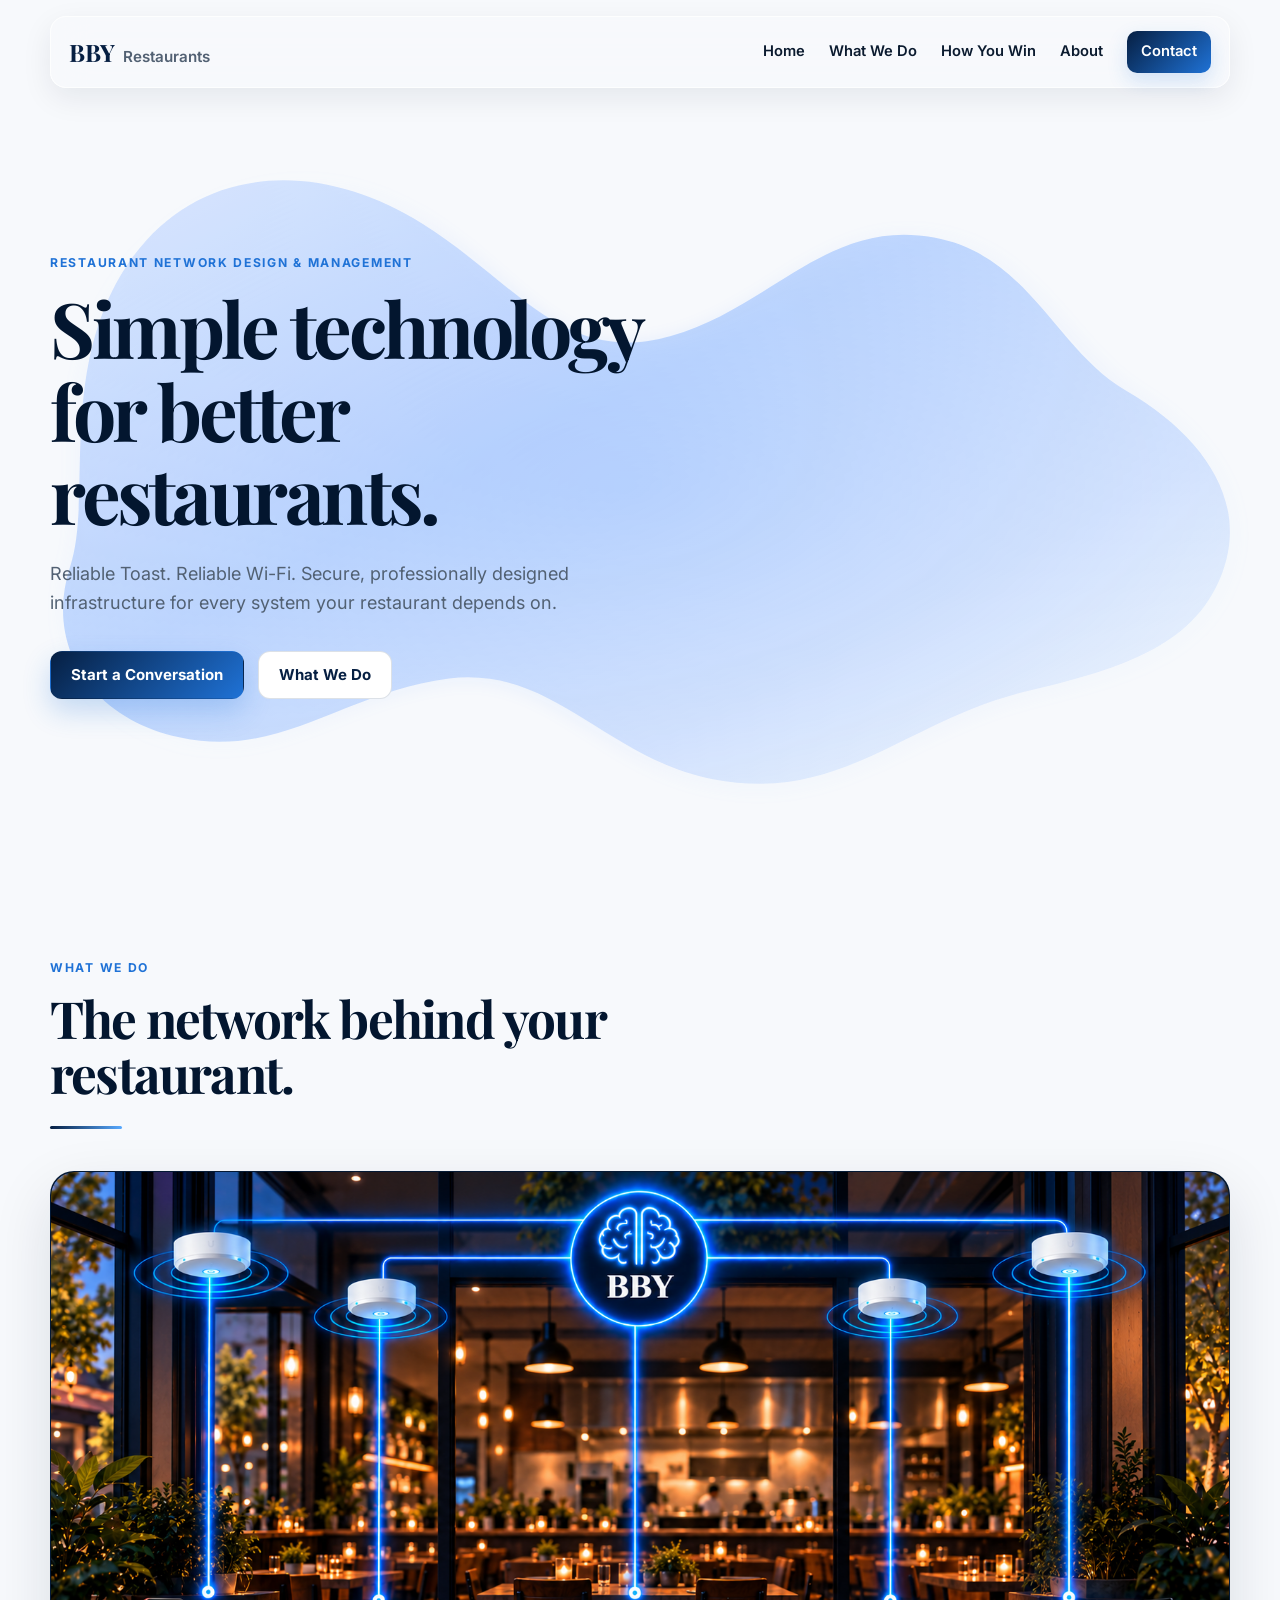
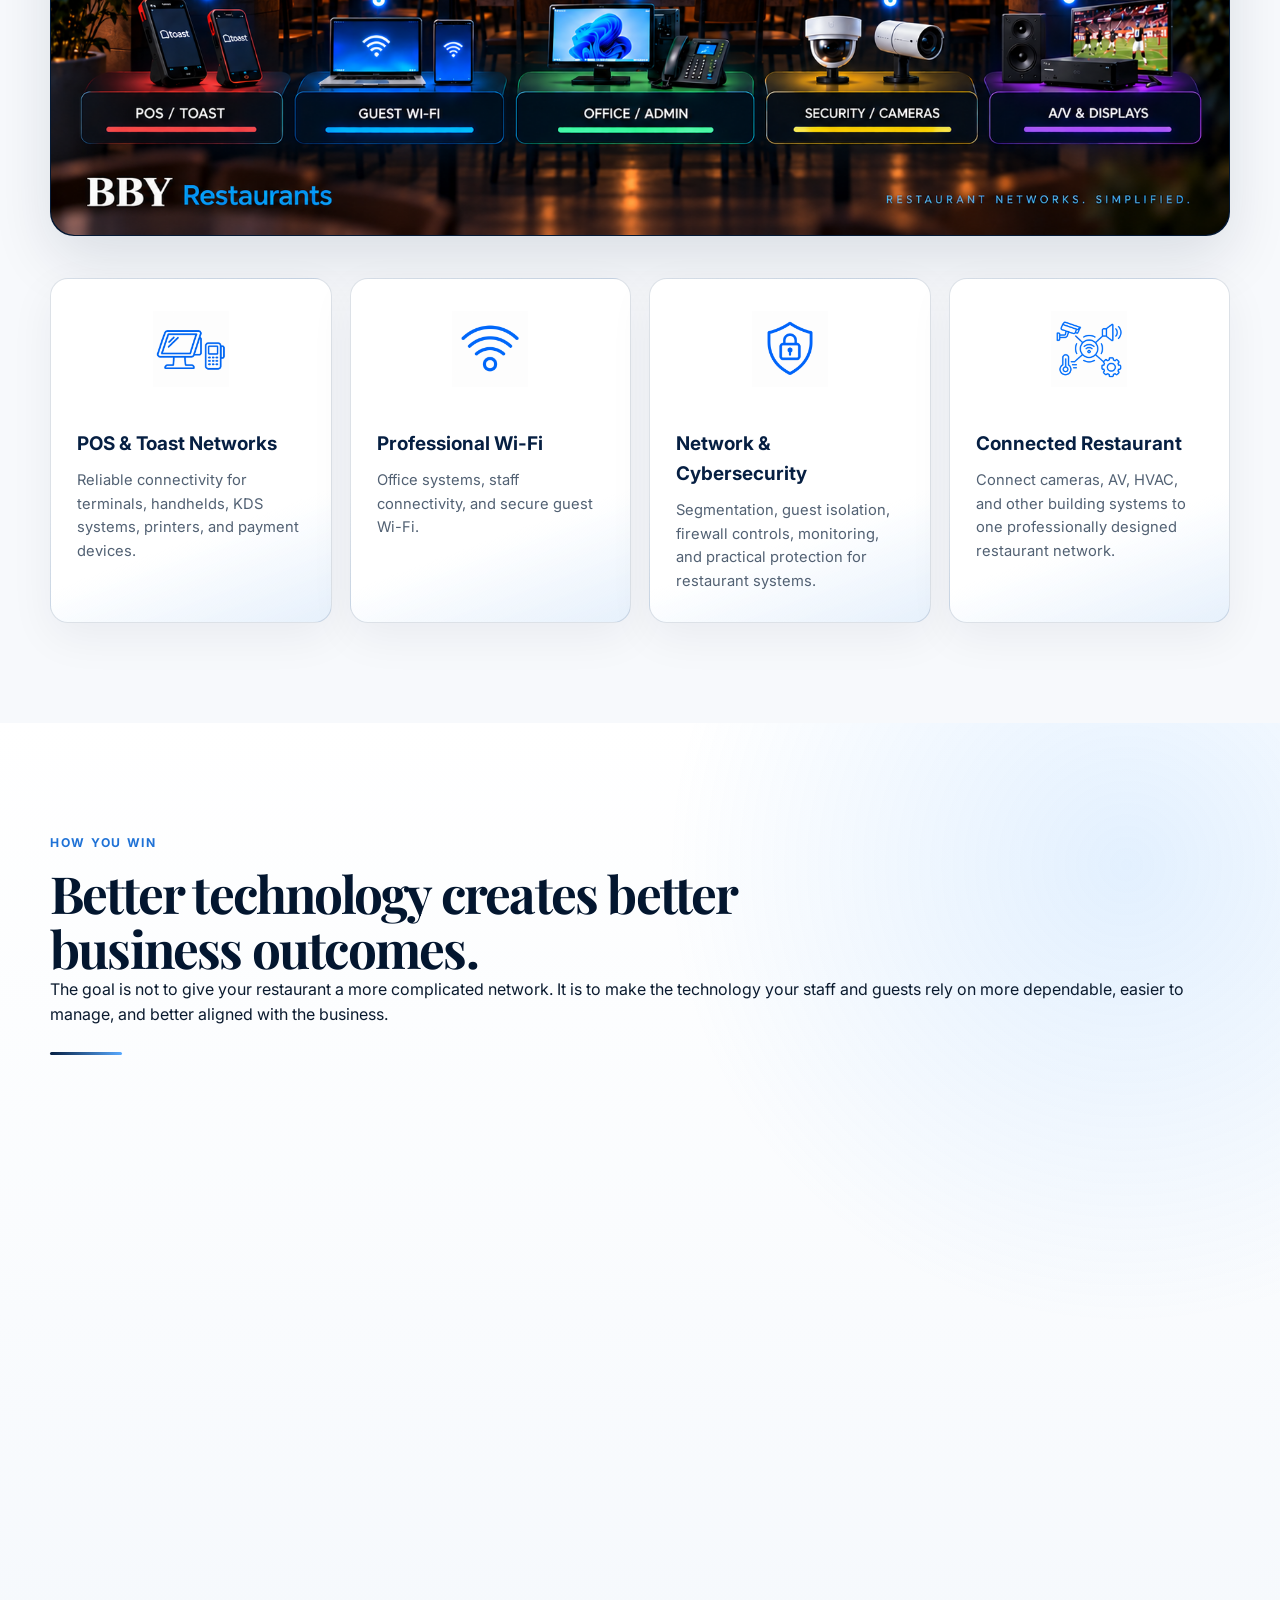
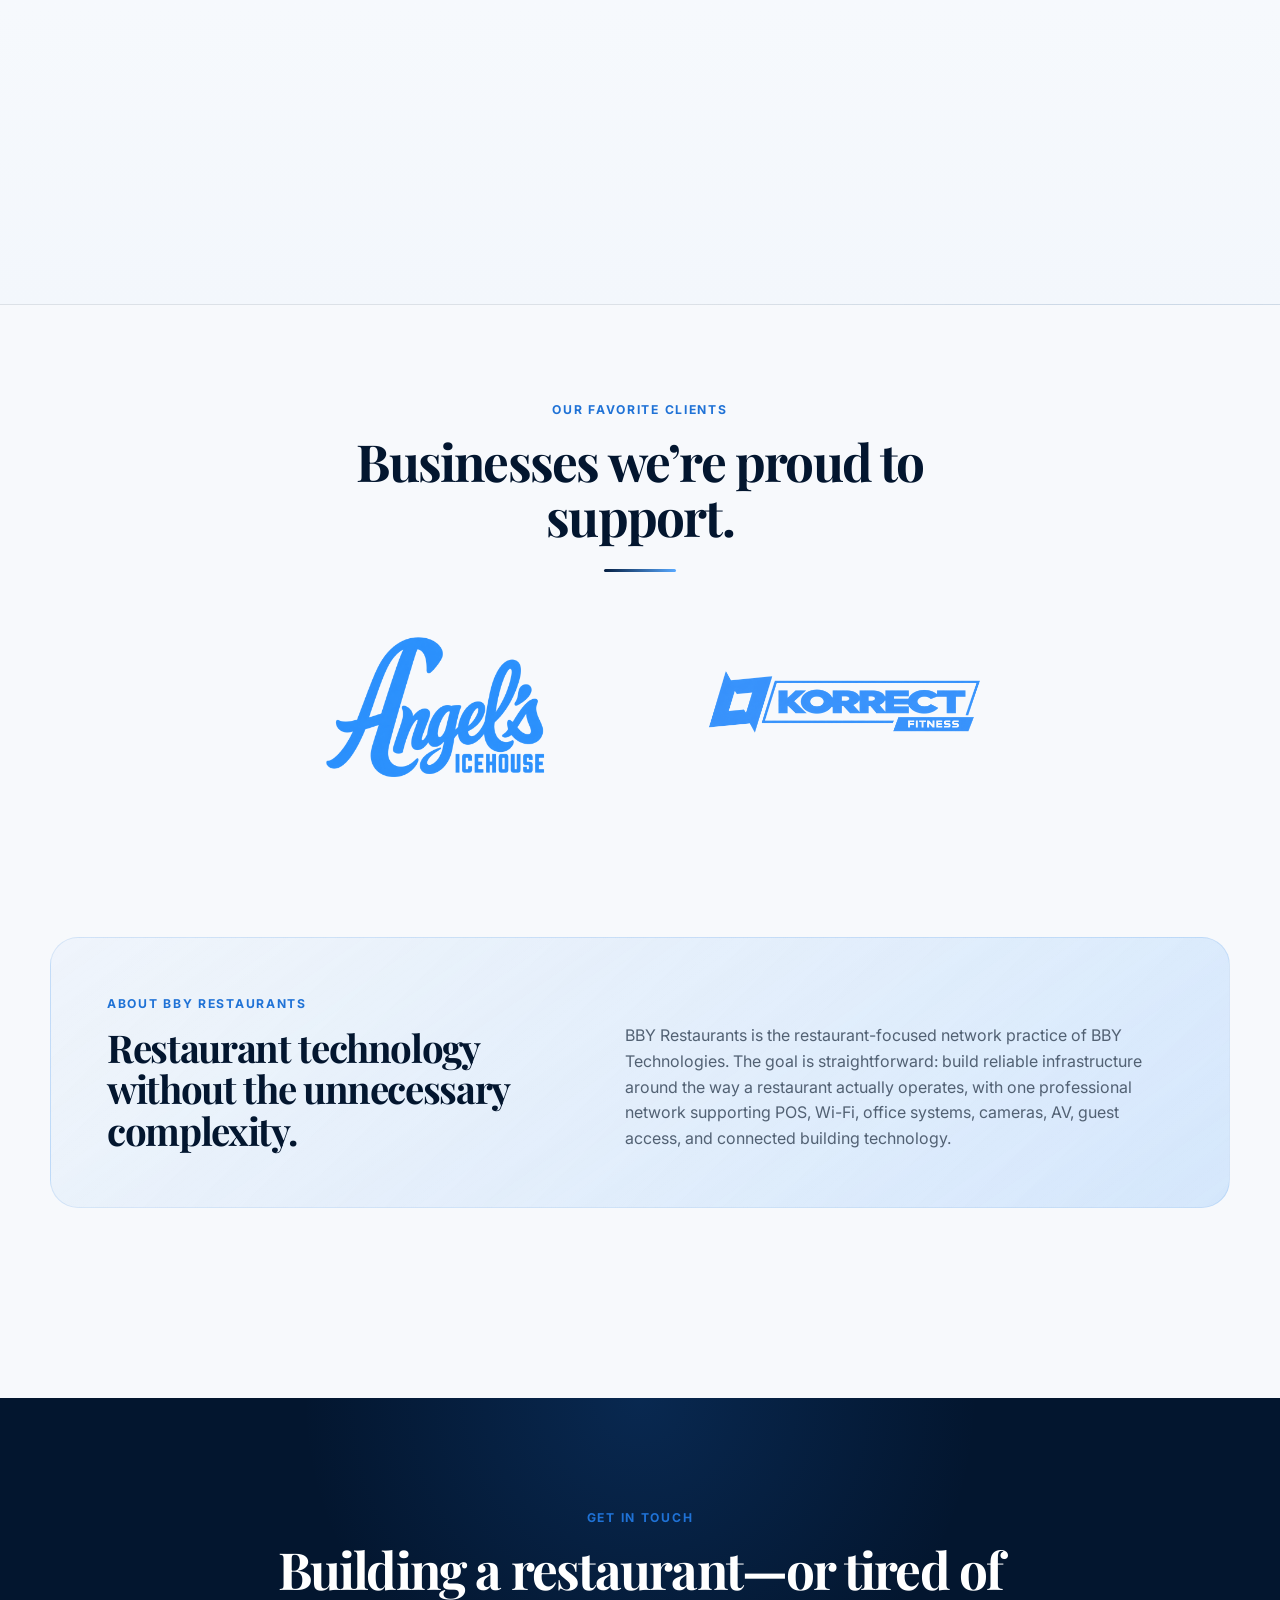
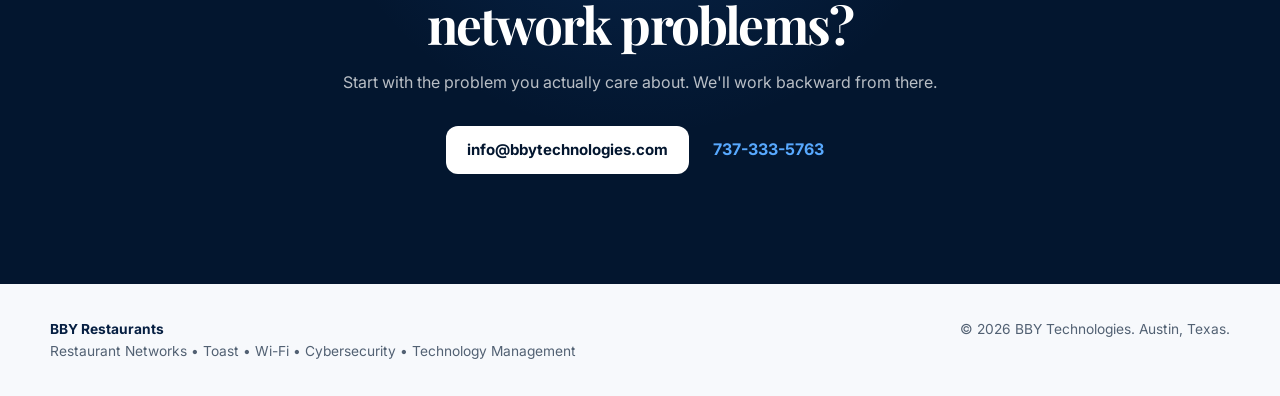
==== index.html @ f30155d8 "Add files via upload" ====
<!DOCTYPE html>
<html lang="en">
<head>
  <meta charset="UTF-8" />
  <meta name="viewport" content="width=device-width, initial-scale=1.0" />
  <meta name="description" content="BBY Restaurants designs and manages reliable restaurant networks for POS, Wi-Fi, security, AV, office systems, and connected restaurant technology." />
  <title>BBY Restaurants | Restaurant Network Design & Management</title>
  <link rel="preconnect" href="https://fonts.googleapis.com" />
  <link rel="preconnect" href="https://fonts.gstatic.com" crossorigin />
  <link href="https://fonts.googleapis.com/css2?family=Inter:wght@400;500;600;700&family=Playfair+Display:wght@600;700&display=swap" rel="stylesheet" />
  <link rel="stylesheet" href="styles.css" />
</head>
<body>
  <header class="site-header">
    <a class="brand" href="index.html#top" aria-label="BBY Technologies home">
      <span class="brand-mark">BBY</span>
      <span class="brand-name">Restaurants <small class="brand-by">by BBY Technologies</small></span>
    </a>

    <button class="menu-button" type="button" aria-expanded="false" aria-controls="site-nav">Menu</button>

    <nav id="site-nav" class="site-nav" aria-label="Primary navigation">
      <a href="#top">Home</a>
      <a href="#services">What We Do</a>
      <a href="#how-you-win">How You Win</a>
      <a href="#about">About</a>
      <a class="nav-contact" href="#contact">Contact</a>
    </nav>
  </header>

  <main id="top">
    <section class="hero section-shell">
      <div class="hero-blob" aria-hidden="true">
        <svg viewBox="0 0 1600 900" preserveAspectRatio="none" role="presentation">
          <defs>
            <linearGradient id="heroBlobGradient" x1="0" y1="0" x2="1" y2="1">
              <stop offset="0%" stop-color="#c9dcff" stop-opacity="0.70" />
              <stop offset="42%" stop-color="#91b9ff" stop-opacity="0.58" />
              <stop offset="72%" stop-color="#a9c8ff" stop-opacity="0.48" />
              <stop offset="100%" stop-color="#e4eeff" stop-opacity="0.35" />
            </linearGradient>
            <radialGradient id="heroBlobGlow" cx="48%" cy="50%" r="62%">
              <stop offset="0%" stop-color="#79aaff" stop-opacity="0.30" />
              <stop offset="60%" stop-color="#9fc2ff" stop-opacity="0.12" />
              <stop offset="100%" stop-color="#dfeaff" stop-opacity="0" />
            </radialGradient>
            <filter id="heroBlobSoft" x="-15%" y="-15%" width="130%" height="130%">
              <feGaussianBlur stdDeviation="10" />
            </filter>
          </defs>
          <path class="blob-glow" d="M122,242 C205,79 381,44 526,135 C646,210 692,323 835,287 C967,254 1035,133 1177,157 C1303,178 1341,302 1431,355 C1528,412 1580,499 1547,591 C1510,694 1399,714 1288,741 C1136,779 1051,886 889,851 C751,822 687,701 557,719 C421,738 335,829 210,798 C91,768 40,671 74,570 C101,490 55,373 122,242 Z" fill="url(#heroBlobGlow)" filter="url(#heroBlobSoft)" />
          <path class="blob-main" d="M139,219 C222,68 389,59 526,145 C646,220 704,323 839,285 C966,249 1037,137 1171,162 C1292,184 1324,302 1413,353 C1512,410 1569,493 1534,583 C1498,676 1398,703 1284,730 C1134,767 1052,870 892,839 C757,813 690,697 559,713 C426,730 346,814 220,787 C103,762 49,668 81,573 C108,491 70,347 139,219 Z" fill="url(#heroBlobGradient)" />
        </svg>
      </div>
      <div class="hero-copy reveal">
        <p class="eyebrow">Restaurant network design & management</p>
        <h1>Simple technology for better restaurants.</h1>
        <p class="hero-text">
          Reliable Toast. Reliable Wi-Fi. Secure, professionally designed infrastructure for every system your restaurant depends on.
        </p>
        <div class="hero-actions">
          <a class="button button-primary" href="#contact">Start a Conversation</a>
          <a class="button button-secondary" href="#services">What We Do</a>
        </div>
      </div>

    </section>

    <section id="services" class="content-section section-shell">
      <div class="section-heading reveal">
        <p class="eyebrow">What we do</p>
        <h2>The network behind your restaurant.</h2>
      </div>
      <div class="restaurant-network-graphic reveal">
        <img src="Restaurant_Network.png" alt="BBY Restaurants professional network connecting POS and Toast, guest Wi-Fi, office and admin, security cameras, and audio/video systems." />
      </div>

      <div class="pillar-grid">
        <article class="pillar-card reveal"><img class="service-image-icon" src="toast_icon.png" alt="POS and Toast icon" /><h3>POS &amp; Toast Networks</h3><p>Reliable connectivity for terminals, handhelds, KDS systems, printers, and payment devices.</p></article>
        <article class="pillar-card reveal"><img class="service-image-icon" src="pro_wifi.png" alt="Professional Wi-Fi icon" /><h3>Professional Wi-Fi</h3><p>Office systems, staff connectivity, and secure guest Wi-Fi.</p></article>
        <article class="pillar-card reveal"><img class="service-image-icon" src="cybernetwork_icon.png" alt="Network and cybersecurity icon" /><h3>Network &amp; Cybersecurity</h3><p>Segmentation, guest isolation, firewall controls, monitoring, and practical protection for restaurant systems.</p></article>
        <article class="pillar-card reveal"><img class="service-image-icon" src="connectedrestaurant_icon.png" alt="Connected restaurant icon" /><h3>Connected Restaurant</h3><p>Connect cameras, AV, HVAC, and other building systems to one professionally designed restaurant network.</p></article>
      </div>
    </section>



    <section id="how-you-win" class="content-section win-section">
      <div class="section-shell">
        <div class="section-heading reveal">
          <p class="eyebrow">How you win</p>
          <h2>Better technology creates better business outcomes.</h2>
          <p class="section-intro">The goal is not to give your restaurant a more complicated network. It is to make the technology your staff and guests rely on more dependable, easier to manage, and better aligned with the business.</p>
        </div>

        <div class="win-grid">
          <article class="win-card reveal">
            <span class="win-number">01</span>
            <div class="win-copy">
              <h3>Never Miss a Payment</h3>
              <p>Build reliable Toast connectivity to reduce the risk of network-related payment interruptions and keep transactions moving during service.</p>
            </div>
          </article>
          <article class="win-card reveal">
            <span class="win-number">02</span>
            <div class="win-copy">
              <h3>Lower Network Costs</h3>
              <p>Own infrastructure that can serve the entire restaurant and reduce dependence on unnecessary network hardware, licensing, and overlapping vendor services where applicable.</p>
            </div>
          </article>
          <article class="win-card reveal">
            <span class="win-number">03</span>
            <div class="win-copy">
              <h3>Better Operations</h3>
              <p>Keep Toast, Wi-Fi, and other business-critical systems running when your restaurant needs them most—especially during busy nights when downtime can disrupt payments, service, and your entire operation.</p>
            </div>
          </article>
          <article class="win-card reveal">
            <span class="win-number">04</span>
            <div class="win-copy">
              <h3>One Point of Responsibility</h3>
              <p>Have someone responsible for the restaurant network as a whole. No need to pay one vendor just to tell you it’s another vendor’s problem.</p>
            </div>
          </article>
        </div>
      </div>
    </section>



    <section class="content-section clients-section section-shell">
      <div class="section-heading centered reveal">
        <p class="eyebrow">Our Favorite Clients</p>
        <h2>Businesses we’re proud to support.</h2>
      </div>
      <div class="client-logo-grid reveal">
        <div class="client-logo-card"><img src="Angels.png" alt="Angel's Icehouse" /></div>
        <div class="client-logo-card"><img src="Korrect_Fitness.png" alt="Korrect Fitness" /></div>
      </div>
    </section>

    <section id="about" class="content-section about-section section-shell">
      <div class="about-card reveal">
        <div>
          <p class="eyebrow">About BBY Restaurants</p>
          <h2>Restaurant technology without the unnecessary complexity.</h2>
        </div>
        <p>
          BBY Restaurants is the restaurant-focused network practice of BBY Technologies. The goal is straightforward: build reliable infrastructure around the way a restaurant actually operates, with one professional network supporting POS, Wi-Fi, office systems, cameras, AV, guest access, and connected building technology.
        </p>
      </div>
    </section>

    <section id="contact" class="contact-section">
      <div class="section-shell contact-inner reveal">
        <p class="eyebrow">Get in touch</p>
        <h2>Building a restaurant—or tired of network problems?</h2>
        <p>Start with the problem you actually care about. We'll work backward from there.</p>
        <div class="contact-actions">
          <a class="button button-light" href="mailto:info@bbytechnologies.com">info@bbytechnologies.com</a>
          <a class="text-link" href="tel:+17373335763">737-333-5763</a>
        </div>
      </div>
    </section>
  </main>

  <footer class="site-footer section-shell">
    <div>
      <strong>BBY Restaurants</strong>
      <p>Restaurant Networks • Toast • Wi-Fi • Cybersecurity • Technology Management</p>
    </div>
    <p>© <span id="year"></span> BBY Technologies. Austin, Texas.</p>
  </footer>

  <script src="script.js"></script>
</body>
</html>
---- styles.css ----
:root {
  --navy-950: #03162f;
  --navy-900: #061f42;
  --navy-800: #0a2d59;
  --blue-600: #1f72d6;
  --blue-400: #58a9ff;
  --blue-300: #83c4ff;
  --blue-gradient: linear-gradient(135deg, var(--navy-900), var(--blue-600));
  --blue-gradient-soft: linear-gradient(135deg, rgba(31, 114, 214, 0.10), rgba(88, 169, 255, 0.22));
  --ice: #e9f3ff;
  --white: #ffffff;
  --ink: #0b1b2f;
  --slate: #526173;
  --line: rgba(10, 45, 89, 0.14);
  --shadow: 0 24px 70px rgba(3, 22, 47, 0.12);
  --radius-lg: 28px;
  --radius-md: 18px;
  --max-width: 1180px;
}

* {
  box-sizing: border-box;
}

html {
  scroll-behavior: smooth;
}

body {
  margin: 0;
  font-family: "Inter", sans-serif;
  color: var(--ink);
  background: #f7f9fc;
  line-height: 1.6;
}

img {
  display: block;
  max-width: 100%;
}

a {
  color: inherit;
  text-decoration: none;
}

button,
a {
  -webkit-tap-highlight-color: transparent;
}

.section-shell {
  width: min(calc(100% - 40px), var(--max-width));
  margin-inline: auto;
}

.site-header {
  position: sticky;
  top: 0;
  z-index: 20;
  display: flex;
  align-items: center;
  justify-content: space-between;
  width: min(calc(100% - 40px), var(--max-width));
  margin: 16px auto 0;
  padding: 14px 18px;
  background: rgba(247, 249, 252, 0.88);
  border: 1px solid rgba(255, 255, 255, 0.75);
  border-radius: 16px;
  box-shadow: 0 10px 30px rgba(3, 22, 47, 0.08);
  backdrop-filter: blur(18px);
}

.brand {
  display: flex;
  align-items: baseline;
  gap: 8px;
}

.brand-mark {
  font-family: "Playfair Display", serif;
  font-size: 1.5rem;
  font-weight: 700;
  color: var(--navy-900);
}

.brand-name {
  font-size: 0.95rem;
  font-weight: 600;
  color: var(--slate);
}

.site-nav {
  display: flex;
  align-items: center;
  gap: 24px;
  font-size: 0.92rem;
  font-weight: 600;
}

.site-nav a {
  transition: color 180ms ease;
}

.site-nav a:hover {
  color: var(--blue-600);
}

.nav-contact {
  padding: 9px 14px;
  color: var(--white);
  background: var(--blue-gradient);
  border-radius: 10px;
  box-shadow: 0 8px 20px rgba(31, 114, 214, 0.18);
}

.nav-contact:hover {
  color: var(--white) !important;
  background: var(--blue-600);
}

.menu-button {
  display: none;
  border: 0;
  background: transparent;
  color: var(--navy-900);
  font: inherit;
  font-weight: 700;
}

.hero {
  position: relative;
  display: grid;
  grid-template-columns: minmax(0, 760px) 1fr;
  align-items: center;
  gap: 48px;
  min-height: 760px;
  padding-block: 96px 80px;
  isolation: isolate;
}

.hero::before {
  content: "";
  position: absolute;
  top: 8%;
  right: -10%;
  bottom: 6%;
  width: 62%;
  z-index: -2;
  background:
    radial-gradient(circle at 58% 42%, rgba(88, 169, 255, 0.34), transparent 34%),
    radial-gradient(circle at 72% 60%, rgba(31, 114, 214, 0.16), transparent 48%);
  filter: blur(10px);
}

.hero::after {
  content: "";
  position: absolute;
  right: 4%;
  top: 23%;
  width: 300px;
  height: 300px;
  z-index: -1;
  border: 1px solid rgba(31, 114, 214, 0.08);
  border-radius: 50%;
  background: rgba(255, 255, 255, 0.18);
  box-shadow: inset 0 0 80px rgba(88, 169, 255, 0.10);
}

.hero-copy {
  position: relative;
  z-index: 2;
}

.hero-brand-mark {
  position: absolute;
  right: 8.5%;
  top: 31%;
  z-index: 0;
  width: 190px;
  opacity: 0.34;
  pointer-events: none;
}

.hero-brand-mark img {
  width: 100%;
  filter: saturate(0.8) drop-shadow(0 18px 34px rgba(3, 22, 47, 0.08));
}

.eyebrow {
  margin: 0 0 14px;
  color: var(--blue-600);
  font-size: 0.76rem;
  font-weight: 700;
  letter-spacing: 0.14em;
  text-transform: uppercase;
}

h1,
h2,
h3,
p {
  margin-top: 0;
}

h1,
h2 {
  font-family: "Playfair Display", serif;
  color: var(--navy-950);
  line-height: 1.08;
}

h1 {
  max-width: 690px;
  margin-bottom: 24px;
  font-size: clamp(3.25rem, 6vw, 5.8rem);
  letter-spacing: -0.045em;
}

h2 {
  max-width: 760px;
  margin-bottom: 18px;
  font-size: clamp(2.3rem, 4vw, 4rem);
  letter-spacing: -0.035em;
}

h3 {
  margin-bottom: 10px;
  color: var(--navy-900);
  font-size: 1.32rem;
}

.hero-text {
  max-width: 620px;
  margin-bottom: 34px;
  color: var(--slate);
  font-size: 1.13rem;
}

.hero-actions,
.contact-actions {
  display: flex;
  flex-wrap: wrap;
  align-items: center;
  gap: 14px;
}

.button {
  display: inline-flex;
  align-items: center;
  justify-content: center;
  min-height: 48px;
  padding: 0 20px;
  border: 1px solid transparent;
  border-radius: 12px;
  font-size: 0.94rem;
  font-weight: 700;
  transition: transform 180ms ease, box-shadow 180ms ease, background 180ms ease;
}

.button:hover {
  transform: translateY(-2px);
}

.button-primary {
  color: var(--white);
  background: var(--blue-gradient);
  box-shadow: 0 12px 28px rgba(31, 114, 214, 0.24);
}

.button-secondary {
  color: var(--navy-900);
  background: var(--white);
  border-color: var(--line);
}

.content-section {
  padding-block: 110px;
}

.section-heading {
  margin-bottom: 42px;
}

.section-heading h2 {
  margin-bottom: 0;
}

.section-heading::after {
  content: "";
  display: block;
  width: 72px;
  height: 3px;
  margin-top: 24px;
  border-radius: 999px;
  background: linear-gradient(90deg, var(--navy-900), var(--blue-400));
}

.pillar-grid,
.project-grid {
  display: grid;
  grid-template-columns: repeat(3, 1fr);
  gap: 20px;
}

.pillar-card,
.project-card {
  min-height: 260px;
  padding: 30px;
  background: linear-gradient(160deg, var(--white) 70%, rgba(88, 169, 255, 0.10));
  border: 1px solid var(--line);
  border-radius: var(--radius-md);
  box-shadow: 0 14px 45px rgba(3, 22, 47, 0.06);
  transition: transform 180ms ease, box-shadow 180ms ease, border-color 180ms ease;
}

.pillar-card:hover,
.project-card:hover {
  transform: translateY(-5px);
  border-color: rgba(31, 114, 214, 0.3);
  box-shadow: 0 22px 52px rgba(3, 22, 47, 0.1);
}

.card-number {
  display: inline-block;
  margin-bottom: 66px;
  color: var(--blue-600);
  font-size: 0.84rem;
  font-weight: 700;
}

.pillar-card p,
.project-card p,
.process-step p,
.about-card > p {
  margin-bottom: 0;
  color: var(--slate);
}

.process-section {
  color: var(--white);
  background:
    radial-gradient(circle at 85% 15%, rgba(88, 169, 255, 0.18), transparent 34%),
    linear-gradient(145deg, var(--navy-950), var(--navy-800));
}

.process-section h2,
.process-section h3 {
  color: var(--white);
}

.process-section .eyebrow {
  color: var(--blue-400);
}

.process-grid {
  display: grid;
  gap: 14px;
}

.process-step {
  display: grid;
  grid-template-columns: 62px 1fr;
  gap: 22px;
  padding: 28px;
  background: rgba(255, 255, 255, 0.06);
  border: 1px solid rgba(255, 255, 255, 0.1);
  border-radius: var(--radius-md);
}

.process-step > span {
  display: grid;
  width: 46px;
  height: 46px;
  place-items: center;
  color: var(--navy-950);
  background: var(--ice);
  border-radius: 50%;
  font-weight: 800;
}

.process-step p {
  max-width: 760px;
  color: rgba(255, 255, 255, 0.72);
}

.project-card {
  min-height: 200px;
  background: linear-gradient(180deg, var(--white), #f0f6fd);
}

.about-section {
  padding-top: 40px;
}

.about-card {
  display: grid;
  grid-template-columns: 0.9fr 1.1fr;
  gap: 70px;
  align-items: end;
  padding: 56px;
  background:
    linear-gradient(145deg, rgba(255, 255, 255, 0.48), rgba(255, 255, 255, 0)),
    var(--blue-gradient-soft);
  border: 1px solid rgba(31, 114, 214, 0.12);
  border-radius: var(--radius-lg);
}

.about-card h2 {
  margin-bottom: 0;
  font-size: clamp(2.1rem, 3vw, 3.2rem);
}

.contact-section {
  margin-top: 80px;
  padding-block: 110px;
  color: var(--white);
  background:
    radial-gradient(circle at 50% 0%, rgba(31, 114, 214, 0.20), transparent 42%),
    var(--navy-950);
}

.contact-inner {
  text-align: center;
}

.contact-inner h2 {
  margin-inline: auto;
  color: var(--white);
}

.contact-inner > p:not(.eyebrow) {
  margin-bottom: 30px;
  color: rgba(255, 255, 255, 0.72);
}

.contact-actions {
  justify-content: center;
}

.button-light {
  color: var(--navy-950);
  background: var(--white);
}

.text-link {
  padding: 10px;
  color: var(--blue-400);
  font-weight: 700;
}

.contact-inner small {
  display: block;
  margin-top: 24px;
  color: rgba(255, 255, 255, 0.45);
}

.site-footer {
  display: flex;
  justify-content: space-between;
  gap: 30px;
  padding-block: 34px;
  color: var(--slate);
  font-size: 0.86rem;
}

.site-footer strong {
  color: var(--navy-900);
}

.site-footer p {
  margin-bottom: 0;
}

.reveal {
  opacity: 0;
  transform: translateY(18px);
  transition: opacity 600ms ease, transform 600ms ease;
}

.reveal.visible {
  opacity: 1;
  transform: translateY(0);
}

@media (max-width: 860px) {
  .menu-button {
    display: block;
  }

  .site-nav {
    position: absolute;
    top: calc(100% + 8px);
    right: 0;
    left: 0;
    display: none;
    flex-direction: column;
    align-items: stretch;
    gap: 6px;
    padding: 14px;
    background: var(--white);
    border: 1px solid var(--line);
    border-radius: 14px;
    box-shadow: var(--shadow);
  }

  .site-nav.open {
    display: flex;
  }

  .site-nav a {
    padding: 10px;
  }

  .hero {
    grid-template-columns: 1fr;
    gap: 46px;
    min-height: auto;
    padding-top: 88px;
  }

  .hero-visual {
    max-width: 680px;
  }

  .pillar-grid,
  .project-grid,
  .about-card {
    grid-template-columns: 1fr;
  }

  .about-card {
    gap: 24px;
    padding: 38px;
  }
}

@media (max-width: 560px) {
  .section-shell,
  .site-header {
    width: min(calc(100% - 24px), var(--max-width));
  }

  .brand-name {
    display: none;
  }

  h1 {
    font-size: 3.3rem;
  }

  .hero {
    padding-block: 66px;
  }

  .content-section,
  .contact-section {
    padding-block: 78px;
  }

  .pillar-card,
  .project-card,
  .process-step {
    padding: 24px;
  }

  .process-step {
    grid-template-columns: 1fr;
  }

  .card-number {
    margin-bottom: 42px;
  }

  .site-footer {
    flex-direction: column;
  }
}

@media (prefers-reduced-motion: reduce) {
  html {
    scroll-behavior: auto;
  }

  *,
  *::before,
  *::after {
    animation-duration: 0.01ms !important;
    animation-iteration-count: 1 !important;
    transition-duration: 0.01ms !important;
  }
}


/* Version 6: seamless organic blue hero background */
.hero {
  position: relative;
  overflow: visible;
  grid-template-columns: 1fr;
  isolation: isolate;
}

.hero::before,
.hero::after {
  display: none;
}

.hero-blob {
  position: absolute;
  z-index: -1;
  top: 20px;
  left: 50%;
  width: min(1540px, calc(100vw - 12px));
  height: 720px;
  transform: translateX(-50%);
  pointer-events: none;
  opacity: 0.94;
}

.hero-blob svg {
  display: block;
  width: 100%;
  height: 100%;
  overflow: visible;
}

.hero-blob .blob-main {
  transform-origin: 48% 48%;
  animation: blobDrift 20s ease-in-out infinite alternate;
}

.hero-blob .blob-glow {
  transform-origin: 52% 52%;
  animation: blobGlowDrift 24s ease-in-out infinite alternate;
}

.hero-copy {
  position: relative;
  z-index: 2;
  max-width: 760px;
}

@keyframes blobDrift {
  from { transform: translate3d(-5px, 2px, 0) scale(1); }
  to { transform: translate3d(12px, -6px, 0) scale(1.012); }
}

@keyframes blobGlowDrift {
  from { transform: translate3d(7px, 0, 0) scale(1.01); }
  to { transform: translate3d(-10px, 7px, 0) scale(1.035); }
}

@media (max-width: 900px) {
  .hero {
    overflow: hidden;
  }

  .hero-blob {
    left: 48%;
    width: 150vw;
    height: 700px;
    opacity: 0.74;
  }
}

@media (max-width: 620px) {
  .hero-blob {
    left: 46%;
    top: 20px;
    width: 205vw;
    height: 620px;
    opacity: 0.60;
  }
}

/* Service navigation and subpages */
.nav-dropdown { position: relative; }
.nav-dropdown-toggle { display: inline-flex; align-items: center; gap: 6px; padding: 8px 0; border: 0; color: var(--ink); background: transparent; font: inherit; font-weight: 600; cursor: pointer; }
.nav-dropdown-toggle:hover, .nav-dropdown-toggle.active, .nav-dropdown-menu a:hover, .nav-dropdown-menu a.active { color: var(--blue-600); }
.nav-dropdown-menu { position: absolute; top: calc(100% + 12px); left: -18px; display: none; min-width: 190px; padding: 8px; background: rgba(255,255,255,.98); border: 1px solid var(--line); border-radius: 14px; box-shadow: var(--shadow); }
.nav-dropdown.open > .nav-dropdown-menu, .nav-dropdown:hover > .nav-dropdown-menu { display: block; }
.nav-dropdown-menu > a, .nav-submenu-label { display: flex; align-items: center; justify-content: space-between; width: 100%; padding: 10px 12px; border-radius: 9px; }
.nav-submenu { position: relative; }
.nav-submenu-panel { position: absolute; top: -8px; left: calc(100% + 8px); display: none; min-width: 210px; padding: 8px; background: rgba(255,255,255,.98); border: 1px solid var(--line); border-radius: 14px; box-shadow: var(--shadow); }
.nav-submenu:hover .nav-submenu-panel, .nav-submenu.open .nav-submenu-panel { display: block; }
.nav-submenu-panel a { display: block; padding: 10px 12px; border-radius: 9px; }
.card-link { display: inline-block; margin-top: 22px; color: var(--blue-600); font-weight: 700; font-size: .9rem; }

.service-hero { position: relative; overflow: hidden; min-height: 360px; margin-top: -82px; padding-top: 170px; background: linear-gradient(135deg,#f8fbff 20%,#e9f3ff 100%); }
.service-hero-inner { position: relative; z-index: 2; padding-block: 48px 70px; }
.service-hero h1 { margin-bottom: 18px; font-size: clamp(3.2rem,7vw,5.7rem); }
.service-hero p:not(.eyebrow) { max-width: 650px; color: var(--slate); font-size: 1.14rem; }
.service-hero-blob { position: absolute; right: -8%; top: 80px; width: 52%; height: 280px; border-radius: 44% 56% 56% 44% / 52% 40% 60% 48%; background: radial-gradient(circle at 45% 45%,rgba(88,169,255,.40),rgba(201,220,255,.52) 52%,rgba(228,238,255,.28)); filter: blur(2px); }
.breadcrumb-bar { background: rgba(255,255,255,.72); border-top: 1px solid var(--line); border-bottom: 1px solid var(--line); }
.breadcrumbs { display: flex; flex-wrap: wrap; gap: 10px; padding-block: 14px; color: var(--slate); font-size: .82rem; }
.breadcrumbs a:hover { color: var(--blue-600); }
.breadcrumbs strong { color: var(--blue-600); }
.centered { max-width: 820px; margin-inline: auto; text-align: center; }
.centered h2 { margin-inline: auto; }
.centered::after { margin-inline: auto; }
.centered > p:last-child { color: var(--slate); }
.network-intro { padding-top: 76px; }
.network-service-list { display: grid; gap: 22px; }
.network-service-card { display: grid; grid-template-columns: minmax(290px, .75fr) minmax(0, 1.45fr); overflow: hidden; background: var(--white); border: 1px solid var(--line); border-radius: var(--radius-md); box-shadow: 0 16px 50px rgba(3,22,47,.07); }
.network-service-copy { padding: 36px; }
.network-service-copy h3 { margin-top: 10px; font-family: "Playfair Display",serif; font-size: clamp(1.8rem,3vw,2.5rem); }
.network-service-copy p { color: var(--slate); }
.network-service-copy ul { margin: 22px 0 28px; padding: 0; list-style: none; }
.network-service-copy li { position: relative; margin: 9px 0; padding-left: 24px; color: var(--slate); }
.network-service-copy li::before { content: "✓"; position: absolute; left: 0; color: var(--blue-600); font-weight: 800; }
.service-icon { display: grid; width: 46px; height: 46px; place-items: center; color: var(--blue-600); background: var(--ice); border-radius: 50%; font-size: 1.25rem; font-weight: 800; }
.network-service-visual { min-height: 380px; background: var(--navy-950); }
.network-service-visual img { width: 100%; height: 100%; object-fit: cover; }
.service-cta { display: flex; align-items: center; justify-content: space-between; gap: 36px; margin-bottom: 100px; padding: 44px; background: linear-gradient(135deg,#fff,#eef5ff); border: 1px solid rgba(31,114,214,.18); border-radius: var(--radius-md); }
.service-cta h2 { max-width: 650px; margin-bottom: 12px; font-size: clamp(2rem,3vw,3rem); }
.service-cta p:not(.eyebrow) { max-width: 680px; margin-bottom: 0; color: var(--slate); }
.feature-link-card { display: flex; align-items: center; justify-content: space-between; gap: 30px; padding: 42px; background: linear-gradient(145deg,#fff,#eef5ff); border: 1px solid var(--line); border-radius: var(--radius-md); box-shadow: 0 16px 45px rgba(3,22,47,.07); }
.feature-link-card .card-number { margin-bottom: 30px; }
.feature-link-card p, .placeholder-card p { color: var(--slate); }
.feature-arrow { color: var(--blue-600); font-size: 3rem; }
.placeholder-card { max-width: 900px; padding: 56px; background: linear-gradient(145deg,#fff,#eef5ff); border: 1px solid var(--line); border-radius: var(--radius-lg); }

@media (max-width: 860px) {
  .nav-dropdown-toggle { width: 100%; justify-content: space-between; padding: 10px; }
  .nav-dropdown-menu, .nav-submenu-panel { position: static; display: none; min-width: 0; margin: 4px 0 4px 10px; box-shadow: none; background: #f7faff; }
  .nav-dropdown:hover > .nav-dropdown-menu, .nav-submenu:hover .nav-submenu-panel { display: none; }
  .nav-dropdown.open > .nav-dropdown-menu, .nav-submenu.open .nav-submenu-panel { display: block; }
  .network-service-card { grid-template-columns: 1fr; }
  .network-service-visual { min-height: 300px; }
  .service-cta { align-items: flex-start; flex-direction: column; }
}

@media (max-width: 560px) {
  .service-hero { min-height: 320px; padding-top: 145px; }
  .service-hero-blob { right: -38%; width: 105%; opacity: .62; }
  .network-service-copy { padding: 26px; }
  .network-service-visual { min-height: 230px; }
  .service-cta, .placeholder-card, .feature-link-card { padding: 28px; }
}

/* Custom Websites page */
.infrastructure-card-grid {
  display: grid;
  gap: 22px;
}

.website-hero {
  display: grid;
  grid-template-columns: minmax(0, .92fr) minmax(420px, 1.08fr);
  align-items: center;
  gap: 54px;
  min-height: 720px;
  padding-block: 120px 92px;
}

.website-hero-copy h1 {
  margin-bottom: 24px;
  font-size: clamp(3.1rem, 6vw, 5.3rem);
}

.website-hero-copy h1 span {
  color: var(--blue-600);
}

.website-lead {
  max-width: 610px;
  margin-bottom: 34px;
  color: var(--slate);
  font-size: 1.08rem;
}

.website-benefits {
  display: grid;
  grid-template-columns: repeat(3, 1fr);
  gap: 22px;
  margin-bottom: 34px;
}

.website-benefit h3 {
  margin: 10px 0 8px;
  font-size: 1rem;
}

.website-benefit p {
  margin-bottom: 0;
  color: var(--slate);
  font-size: .88rem;
}

.website-icon {
  display: inline-flex;
  width: 48px;
  height: 48px;
  align-items: center;
  justify-content: center;
  color: var(--blue-600);
  background: var(--white);
  border: 1px solid rgba(31, 114, 214, 0.22);
  border-radius: 14px;
  box-shadow: 0 10px 24px rgba(3, 22, 47, 0.08);
}

.website-icon svg {
  display: block;
  width: 26px;
  height: 26px;
  overflow: visible;
  fill: none !important;
  stroke: currentColor !important;
  stroke-width: 1.8;
  stroke-linecap: round;
  stroke-linejoin: round;
}

.website-icon svg .icon-dot {
  fill: currentColor !important;
  stroke: none !important;
}

.website-hero-visual {
  position: relative;
  min-width: 0;
}

.website-hero-visual img {
  position: relative;
  z-index: 2;
  width: 100%;
  border-radius: 22px;
  filter: drop-shadow(0 28px 42px rgba(3, 22, 47, .18));
}

.website-visual-glow {
  position: absolute;
  inset: 12% 4% 4%;
  z-index: 1;
  background: radial-gradient(circle, rgba(88,169,255,.24), transparent 68%);
  filter: blur(28px);
}

.website-security-section {
  padding-block: 105px;
  background: linear-gradient(180deg, #ffffff, #f4f8fd);
  border-top: 1px solid var(--line);
  border-bottom: 1px solid var(--line);
}

.website-security-grid {
  display: grid;
  grid-template-columns: .82fr 1.18fr;
  gap: 72px;
  align-items: center;
}

.security-orbit {
  position: relative;
  width: min(100%, 430px);
  aspect-ratio: 1;
  margin-inline: auto;
  border: 1px dashed rgba(31,114,214,.42);
  border-radius: 50%;
}

.security-shield {
  position: absolute;
  inset: 24%;
  display: grid;
  place-items: center;
  color: var(--white);
  background: linear-gradient(145deg, var(--blue-400), var(--blue-600));
  border: 10px solid rgba(233,243,255,.95);
  border-radius: 42% 42% 50% 50% / 34% 34% 58% 58%;
  box-shadow: 0 24px 55px rgba(31,114,214,.28);
  font-size: clamp(3rem, 7vw, 5rem);
}

.security-shield svg {
  width: 44%;
  height: 44%;
  fill: none;
  stroke: currentColor;
  stroke-width: 1.8;
  stroke-linecap: round;
  stroke-linejoin: round;
}

.security-node {
  position: absolute;
  z-index: 2;
  display: flex;
  width: 86px;
  flex-direction: column;
  align-items: center;
  gap: 9px;
  color: var(--navy-950);
  text-align: center;
  font-size: .72rem;
  font-weight: 700;
  line-height: 1.18;
}

.security-node svg {
  width: 66px;
  height: 66px;
  padding: 16px;
  color: var(--blue-600);
  background: var(--white);
  border: 1px solid rgba(31,114,214,.25);
  border-radius: 50%;
  box-shadow: 0 14px 34px rgba(3,22,47,.10);
  fill: none;
  stroke: currentColor;
  stroke-width: 1.8;
  stroke-linecap: round;
  stroke-linejoin: round;
}

.security-node span {
  display: block;
  min-width: 105px;
}

.node-one { top: -12%; left: 40%; }
.node-two { top: 18%; left: -12%; }
.node-three { top: 18%; right: -12%; }
.node-four { right: -9%; bottom: 5%; }
.node-five { left: -8%; bottom: 5%; }
.node-six { bottom: -17%; left: 40%; }

.security-copy h2 {
  margin-bottom: 16px;
  font-size: clamp(2.5rem, 4vw, 4rem);
}

.security-intro {
  max-width: 680px;
  margin-bottom: 36px;
  color: var(--slate);
}

.security-feature-grid {
  display: grid;
  grid-template-columns: repeat(2, 1fr);
  gap: 26px 34px;
}

.security-feature-grid article {
  display: grid;
  grid-template-columns: 42px 1fr;
  gap: 14px;
}

.security-feature-grid article > span {
  color: var(--blue-600);
  line-height: 1;
}

.security-feature-icon {
  display: grid;
  width: 38px;
  height: 38px;
  place-items: center;
  background: rgba(31,114,214,.08);
  border: 1px solid rgba(31,114,214,.18);
  border-radius: 11px;
}

.security-feature-icon svg {
  width: 20px;
  height: 20px;
  fill: none;
  stroke: currentColor;
  stroke-width: 1.8;
  stroke-linecap: round;
  stroke-linejoin: round;
}

.security-feature-grid h3 {
  margin-bottom: 5px;
  font-size: 1rem;
}

.security-feature-grid p {
  margin-bottom: 0;
  color: var(--slate);
  font-size: .88rem;
}

.website-process {
  margin-block: 92px 46px;
  padding: 52px 42px;
  background: var(--white);
  border: 1px solid var(--line);
  border-radius: var(--radius-lg);
  box-shadow: 0 18px 55px rgba(3,22,47,.06);
}

.website-process .section-heading {
  margin-bottom: 36px;
}

.website-process-grid {
  display: grid;
  grid-template-columns: repeat(4, 1fr);
  gap: 24px;
}

.website-process-grid article {
  position: relative;
  text-align: center;
}

.website-process-grid article:not(:last-child)::after {
  content: "";
  position: absolute;
  top: 19px;
  left: calc(50% + 25px);
  width: calc(100% - 26px);
  border-top: 1px dashed rgba(31,114,214,.38);
}

.process-number {
  position: relative;
  z-index: 2;
  display: grid;
  width: 38px;
  height: 38px;
  margin: 0 auto 18px;
  place-items: center;
  color: var(--white);
  background: var(--blue-600);
  border-radius: 50%;
  font-weight: 800;
}

.process-icon {
  display: block;
  margin-bottom: 10px;
  color: var(--blue-600);
  font-size: 2rem;
  font-weight: 700;
}

.website-process-grid h3 {
  margin-bottom: 8px;
  font-size: 1.05rem;
}

.website-process-grid p {
  max-width: 220px;
  margin: 0 auto;
  color: var(--slate);
  font-size: .88rem;
}

.website-cta {
  display: flex;
  align-items: center;
  justify-content: space-between;
  gap: 40px;
  margin-bottom: 90px;
  padding: 42px 48px;
  background: linear-gradient(135deg, #f8fbff, #eaf3ff);
  border: 1px solid rgba(31,114,214,.16);
  border-radius: var(--radius-md);
}

.website-cta h2 {
  margin-bottom: 10px;
  font-size: clamp(2rem, 3vw, 3rem);
}

.website-cta p:not(.eyebrow) {
  max-width: 700px;
  margin-bottom: 0;
  color: var(--slate);
}

@media (max-width: 980px) {
  .website-hero {
    grid-template-columns: 1fr;
    min-height: 0;
    padding-top: 100px;
  }

  .website-hero-visual {
    max-width: 760px;
  }

  .website-security-grid {
    grid-template-columns: 1fr;
  }

  .security-visual {
    order: 2;
  }
}

@media (max-width: 760px) {
  .website-benefits,
  .security-feature-grid,
  .website-process-grid {
    grid-template-columns: 1fr;
  }

  .website-process-grid article:not(:last-child)::after {
    display: none;
  }

  .website-process-grid {
    gap: 38px;
  }

  .website-cta {
    align-items: flex-start;
    flex-direction: column;
  }
}

@media (max-width: 560px) {
  .website-hero {
    padding-block: 78px 64px;
  }

  .website-security-section {
    padding-block: 76px;
  }

  .website-process,
  .website-cta {
    padding: 28px;
  }

  .security-node {
    width: 58px;
    gap: 5px;
    font-size: 0;
  }

  .security-node svg {
    width: 50px;
    height: 50px;
    padding: 12px;
  }

  .security-node span {
    display: none;
  }

  .node-one { top: -7%; left: 42%; }
  .node-two { top: 47%; left: -8%; }
  .node-three { top: 16%; right: -5%; }
  .node-four { right: 4%; bottom: 4%; }
  .node-five { bottom: -5%; left: 17%; }
  .node-six { display: none; }
}


/* Network Optimization page */
.network-optimization-intro {
  padding-top: 76px;
}

.optimization-overview-card {
  display: grid;
  grid-template-columns: minmax(320px, .9fr) minmax(420px, 1.1fr);
  gap: 38px;
  align-items: center;
  margin-top: 54px;
  padding: 42px;
  overflow: hidden;
  background: linear-gradient(145deg, #fff, #eef5ff);
  border: 1px solid var(--line);
  border-radius: var(--radius-lg);
  box-shadow: 0 20px 58px rgba(3, 22, 47, .09);
}

.optimization-overview-copy h3 {
  margin-top: 15px;
  font-family: "Playfair Display", serif;
  font-size: clamp(2rem, 3vw, 3rem);
}

.optimization-overview-copy p,
.optimization-card p {
  color: var(--slate);
}

.optimization-overview-copy ul,
.optimization-card ul {
  margin: 22px 0 28px;
  padding: 0;
  list-style: none;
}

.optimization-overview-copy li,
.optimization-card li {
  position: relative;
  margin: 9px 0;
  padding-left: 24px;
  color: var(--slate);
}

.optimization-overview-copy li::before,
.optimization-card li::before {
  content: "✓";
  position: absolute;
  left: 0;
  color: var(--blue-600);
  font-weight: 800;
}

.optimization-diagram {
  position: relative;
  min-height: 430px;
  border-radius: var(--radius-md);
  background:
    radial-gradient(circle at center, rgba(88,169,255,.23), transparent 31%),
    linear-gradient(145deg, var(--navy-950), var(--navy-800));
}

.optimization-core,
.optimization-node {
  position: absolute;
  z-index: 2;
  display: grid;
  place-items: center;
  color: var(--white);
  border: 1px solid rgba(88,169,255,.55);
  box-shadow: 0 14px 34px rgba(3,22,47,.22);
  font-weight: 700;
}

.optimization-core {
  top: 50%;
  left: 50%;
  width: 132px;
  height: 132px;
  transform: translate(-50%, -50%);
  background: var(--blue-gradient);
  border: 10px solid rgba(233,243,255,.13);
  border-radius: 50%;
  font-family: "Playfair Display", serif;
  font-size: 1.25rem;
}

.optimization-node {
  width: 108px;
  height: 58px;
  background: rgba(255,255,255,.08);
  border-radius: 12px;
  font-size: .8rem;
}

.node-a { top: 46px; left: 50%; transform: translateX(-50%); }
.node-b { top: 120px; right: 40px; }
.node-c { right: 58px; bottom: 58px; }
.node-d { left: 58px; bottom: 58px; }
.node-e { top: 120px; left: 40px; }

.optimization-line {
  position: absolute;
  z-index: 1;
  width: 3px;
  height: 118px;
  background: linear-gradient(var(--blue-400), rgba(88,169,255,.12));
  transform-origin: bottom center;
}

.line-a { top: 97px; left: 50%; transform: translateX(-50%); }
.line-b { top: 145px; right: 175px; transform: rotate(53deg); }
.line-c { right: 185px; bottom: 115px; transform: rotate(125deg); }
.line-d { left: 185px; bottom: 115px; transform: rotate(-125deg); }
.line-e { top: 145px; left: 175px; transform: rotate(-53deg); }

.optimization-examples {
  padding-top: 25px;
}

.optimization-card-grid {
  display: grid;
  grid-template-columns: repeat(3, 1fr);
  gap: 22px;
}

.optimization-card {
  padding: 30px;
  background: linear-gradient(155deg, #fff, #eef5ff);
  border: 1px solid var(--line);
  border-radius: var(--radius-md);
  box-shadow: 0 15px 44px rgba(3,22,47,.07);
}

.optimization-card h3 {
  margin-top: 17px;
}

@media (max-width: 900px) {
  .optimization-overview-card {
    grid-template-columns: 1fr;
  }

  .optimization-card-grid {
    grid-template-columns: 1fr;
  }
}

@media (max-width: 560px) {
  .optimization-overview-card {
    padding: 26px;
  }

  .optimization-diagram {
    min-height: 390px;
  }

  .optimization-node {
    width: 92px;
    font-size: .7rem;
  }

  .node-b { right: 18px; }
  .node-c { right: 24px; }
  .node-d { left: 24px; }
  .node-e { left: 18px; }
}

/* Security icon rendering fix: keep the center lock and feature icons as clean line art. */
.security-shield svg,
.security-feature-icon svg {
  fill: none !important;
  stroke: currentColor !important;
}

.security-shield svg *,
.security-feature-icon svg * {
  fill: none !important;
  stroke: currentColor !important;
  stroke-width: 1.8 !important;
  stroke-linecap: round !important;
  stroke-linejoin: round !important;
  vector-effect: non-scaling-stroke;
}

.security-shield svg {
  color: #ffffff;
}

.security-feature-icon {
  color: var(--blue-600);
}

/* Toast POS Networks page: preserve desktop image treatment while improving mobile layout. */
.toast-network-diagram {
  overflow: hidden;
}

.toast-network-diagram img {
  width: 100%;
  height: 100%;
  object-fit: cover;
  border-radius: 18px;
}

@media (max-width: 560px) {
  .toast-network-diagram {
    min-height: 0;
    height: auto;
    background: transparent;
    border-radius: 18px;
  }

  .toast-network-diagram img {
    width: 100%;
    height: auto;
    object-fit: contain;
    border-radius: 18px;
  }
}

.brand-by{display:none;} }


/* How You Win */
.section-intro {
  max-width: 760px;
  margin-top: 20px;
  margin-bottom: 0;
  color: var(--slate);
  font-size: 1.05rem;
}

.win-section {
  background:
    radial-gradient(circle at 88% 12%, rgba(88, 169, 255, 0.16), transparent 30%),
    linear-gradient(180deg, #ffffff, #f3f7fc);
  border-bottom: 1px solid var(--line);
}

.win-grid {
  display: grid;
  grid-template-columns: repeat(2, 1fr);
  gap: 20px;
}

.win-card {
  min-height: 255px;
  padding: 34px;
  background: linear-gradient(150deg, #ffffff 66%, rgba(88, 169, 255, 0.10));
  border: 1px solid var(--line);
  border-radius: var(--radius-md);
  box-shadow: 0 14px 45px rgba(3, 22, 47, 0.06);
  transition: transform 180ms ease, box-shadow 180ms ease, border-color 180ms ease;
}

.win-card:hover {
  transform: translateY(-5px);
  border-color: rgba(31, 114, 214, 0.30);
  box-shadow: 0 22px 52px rgba(3, 22, 47, 0.10);
}

.win-number {
  display: inline-block;
  margin-bottom: 54px;
  color: var(--blue-600);
  font-size: .84rem;
  font-weight: 700;
}

.win-card h3 {
  margin-bottom: 10px;
  font-family: "Playfair Display", serif;
  font-size: 1.65rem;
}

.win-card p {
  margin-bottom: 0;
  color: var(--slate);
}

@media (max-width: 760px) {
  .win-grid { grid-template-columns: 1fr; }
}

@media (max-width: 560px) {
  .win-card { min-height: 0; padding: 26px; }
  .win-number { margin-bottom: 34px; }
}


/* What We Do restaurant network graphic */
.restaurant-network-graphic {
  margin: 12px 0 48px;
  overflow: hidden;
  background: var(--navy-950);
  border: 1px solid var(--line);
  border-radius: var(--radius-lg);
  box-shadow: 0 22px 60px rgba(3, 22, 47, 0.12);
}

.restaurant-network-graphic img {
  display: block;
  width: 100%;
  height: auto;
}

@media (max-width: 560px) {
  .restaurant-network-graphic {
    margin-bottom: 32px;
    border-radius: 16px;
  }
}


/* What We Do layout refinement */
#services .restaurant-network-graphic {
  margin-top: 12px;
  margin-bottom: 42px;
  border-radius: 24px;
}

#services .restaurant-network-graphic img {
  border-radius: 24px;
}

#services .pillar-grid {
  margin-bottom: 0;
}

/* Give the service cards balanced breathing room between graphic and next section */
#services {
  padding-bottom: 100px;
}

@media (max-width: 560px) {
  #services .restaurant-network-graphic,
  #services .restaurant-network-graphic img {
    border-radius: 16px;
  }

  #services .restaurant-network-graphic {
    margin-bottom: 30px;
  }

  #services {
    padding-bottom: 78px;
  }
}


/* How You Win — four vertical outcome rows */
.win-grid {
  grid-template-columns: 1fr;
  gap: 16px;
}

.win-card {
  display: grid;
  grid-template-columns: 72px 1fr;
  gap: 28px;
  align-items: center;
  min-height: 0;
  padding: 30px 34px;
}

.win-number {
  margin: 0;
  font-size: .84rem;
}

.win-copy h3 {
  margin: 0 0 7px;
  font-size: 1.65rem;
}

.win-copy p {
  max-width: 900px;
  margin: 0;
}

@media (max-width: 560px) {
  .win-card {
    grid-template-columns: 1fr;
    gap: 14px;
    padding: 26px;
  }
}


/* Four What We Do service cards */
#services .pillar-grid {
  grid-template-columns: repeat(4, 1fr);
}

#services .pillar-card {
  padding: 26px;
}

@media (max-width: 1000px) {
  #services .pillar-grid {
    grid-template-columns: repeat(2, 1fr);
  }
}

@media (max-width: 620px) {
  #services .pillar-grid {
    grid-template-columns: 1fr;
  }
}


/* Force the four What We Do cards into one balanced desktop row */
#services .pillar-grid {
  grid-template-columns: repeat(4, minmax(0, 1fr)) !important;
  gap: 18px;
}

#services .pillar-card {
  min-width: 0;
  min-height: 330px;
  padding: 28px 26px;
}

#services .pillar-card .card-number {
  margin-bottom: 64px;
}

#services .pillar-card h3 {
  font-size: 1.18rem;
}

#services .pillar-card p {
  font-size: .92rem;
}

#services .pillar-card .card-link {
  font-size: .82rem;
}

/* Only collapse once the screen actually gets too narrow for four cards */
@media (max-width: 900px) {
  #services .pillar-grid {
    grid-template-columns: repeat(2, minmax(0, 1fr)) !important;
  }
}

@media (max-width: 560px) {
  #services .pillar-grid {
    grid-template-columns: 1fr !important;
  }

  #services .pillar-card {
    min-height: 0;
  }
}


/* What We Do — four service cards with dedicated image icons */
#services .pillar-grid {
  grid-template-columns: repeat(4, minmax(0, 1fr)) !important;
  gap: 18px;
}

#services .pillar-card {
  min-width: 0;
  min-height: 330px;
  padding: 28px 26px;
}

#services .service-image-icon {
  display: block;
  width: 58px;
  height: 58px;
  margin: 0 0 46px;
  object-fit: cover;
  object-position: center;
  border-radius: 0;
}

#services .pillar-card h3 {
  font-size: 1.18rem;
}

#services .pillar-card p {
  font-size: .92rem;
}

@media (max-width: 900px) {
  #services .pillar-grid {
    grid-template-columns: repeat(2, minmax(0, 1fr)) !important;
  }
}

@media (max-width: 560px) {
  #services .pillar-grid {
    grid-template-columns: 1fr !important;
  }
  #services .pillar-card {
    min-height: 0;
  }
}


/* Refine What We Do icon size and placement */
#services .service-image-icon {
  width: 44px;
  height: 44px;
  margin: -2px 0 52px -2px;
  object-fit: cover;
  object-position: center;
}

#services .pillar-card {
  padding-top: 24px;
}


/* Final icon sizing: between original and small versions */
#services .service-image-icon {
  width: 52px;
  height: 52px;
  margin: -1px 0 50px -1px;
}

/* Centered service icons */
#services .service-image-icon {
  display:block;
  width:76px;
  height:76px;
  margin:2px auto 42px;
  object-fit:cover;
  object-position:center;
}
#services .pillar-card { padding-top:30px; }
@media (max-width:560px) {
  #services .service-image-icon {
    width:68px;
    height:68px;
    margin-bottom:32px;
  }
}

/* Our Favorite Clients */
.clients-section { padding-top: 95px; padding-bottom: 105px; }
.clients-section .section-heading { margin-bottom: 46px; }
.client-logo-grid {
  display:grid; grid-template-columns:repeat(2,minmax(0,1fr)); gap:22px;
  max-width:900px; margin-inline:auto;
}
.client-logo-card {
  display:flex; min-height:220px; align-items:center; justify-content:center;
  padding:38px 54px; background:linear-gradient(150deg,#fff 68%,rgba(88,169,255,.08));
  border:1px solid var(--line); border-radius:var(--radius-md);
  box-shadow:0 14px 45px rgba(3,22,47,.06);
}
.client-logo-card img { display:block; width:auto; max-width:82%; max-height:125px; object-fit:contain; }
.client-logo-card:first-child img { max-height:150px; }
@media(max-width:700px){
  .client-logo-grid{grid-template-columns:1fr}
  .client-logo-card{min-height:180px}
}


/* Favorite Clients — centered horizontal logo row */
.client-logo-grid {
  display: flex;
  align-items: center;
  justify-content: center;
  gap: 90px;
  width: 100%;
  max-width: 900px;
  margin: 0 auto;
}

.client-logo-card {
  display: flex;
  flex: 0 1 320px;
  min-height: 0;
  align-items: center;
  justify-content: center;
  padding: 12px 20px;
  background: transparent;
  border: 0;
  border-radius: 0;
  box-shadow: none;
}

.client-logo-card img,
.client-logo-card:first-child img {
  display: block;
  width: auto;
  max-width: 100%;
  max-height: 150px;
  object-fit: contain;
}

@media (max-width: 700px) {
  .client-logo-grid {
    flex-direction: column;
    gap: 36px;
  }

  .client-logo-card {
    flex-basis: auto;
    width: min(320px, 90%);
  }
}

/* Match How You Win cards to the blue About treatment */
.win-card {
  background: linear-gradient(135deg, rgba(233,243,255,.96), rgba(201,224,255,.78)) !important;
  border-color: rgba(31,114,214,.20) !important;
}
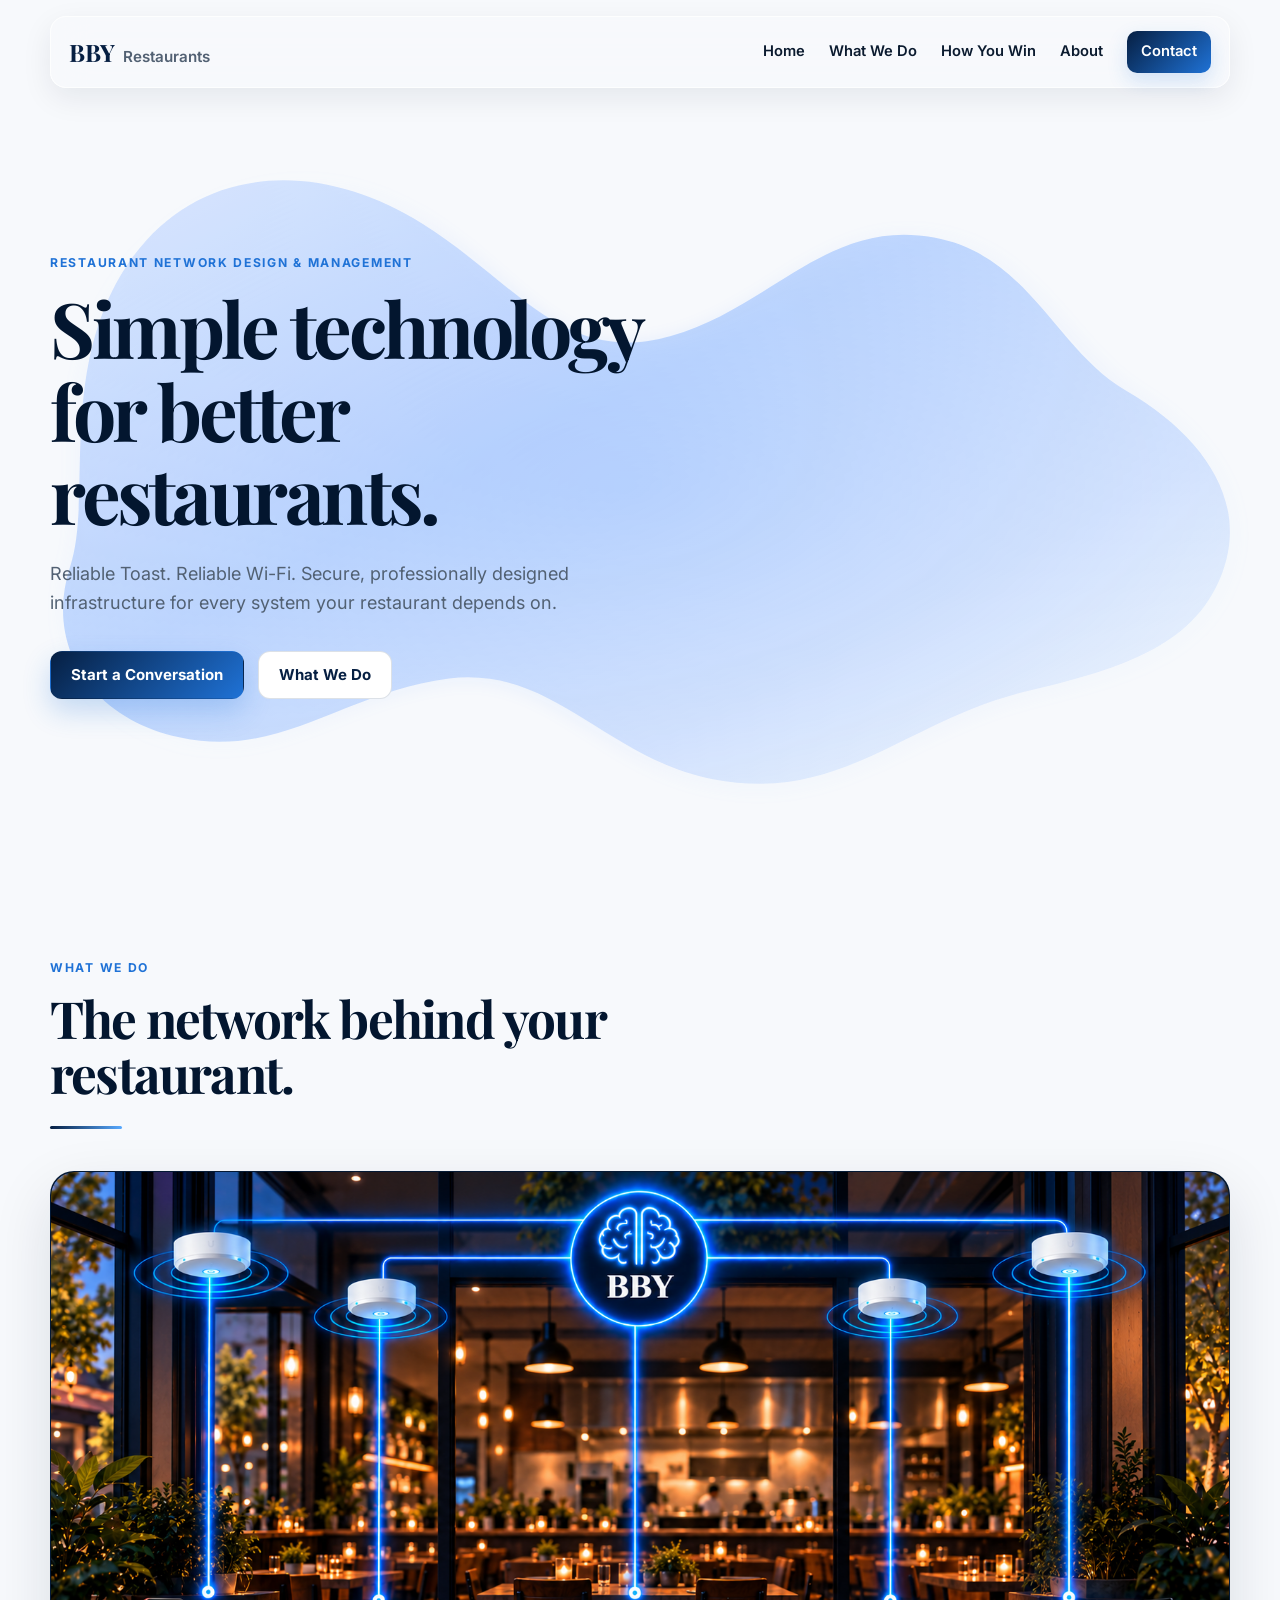
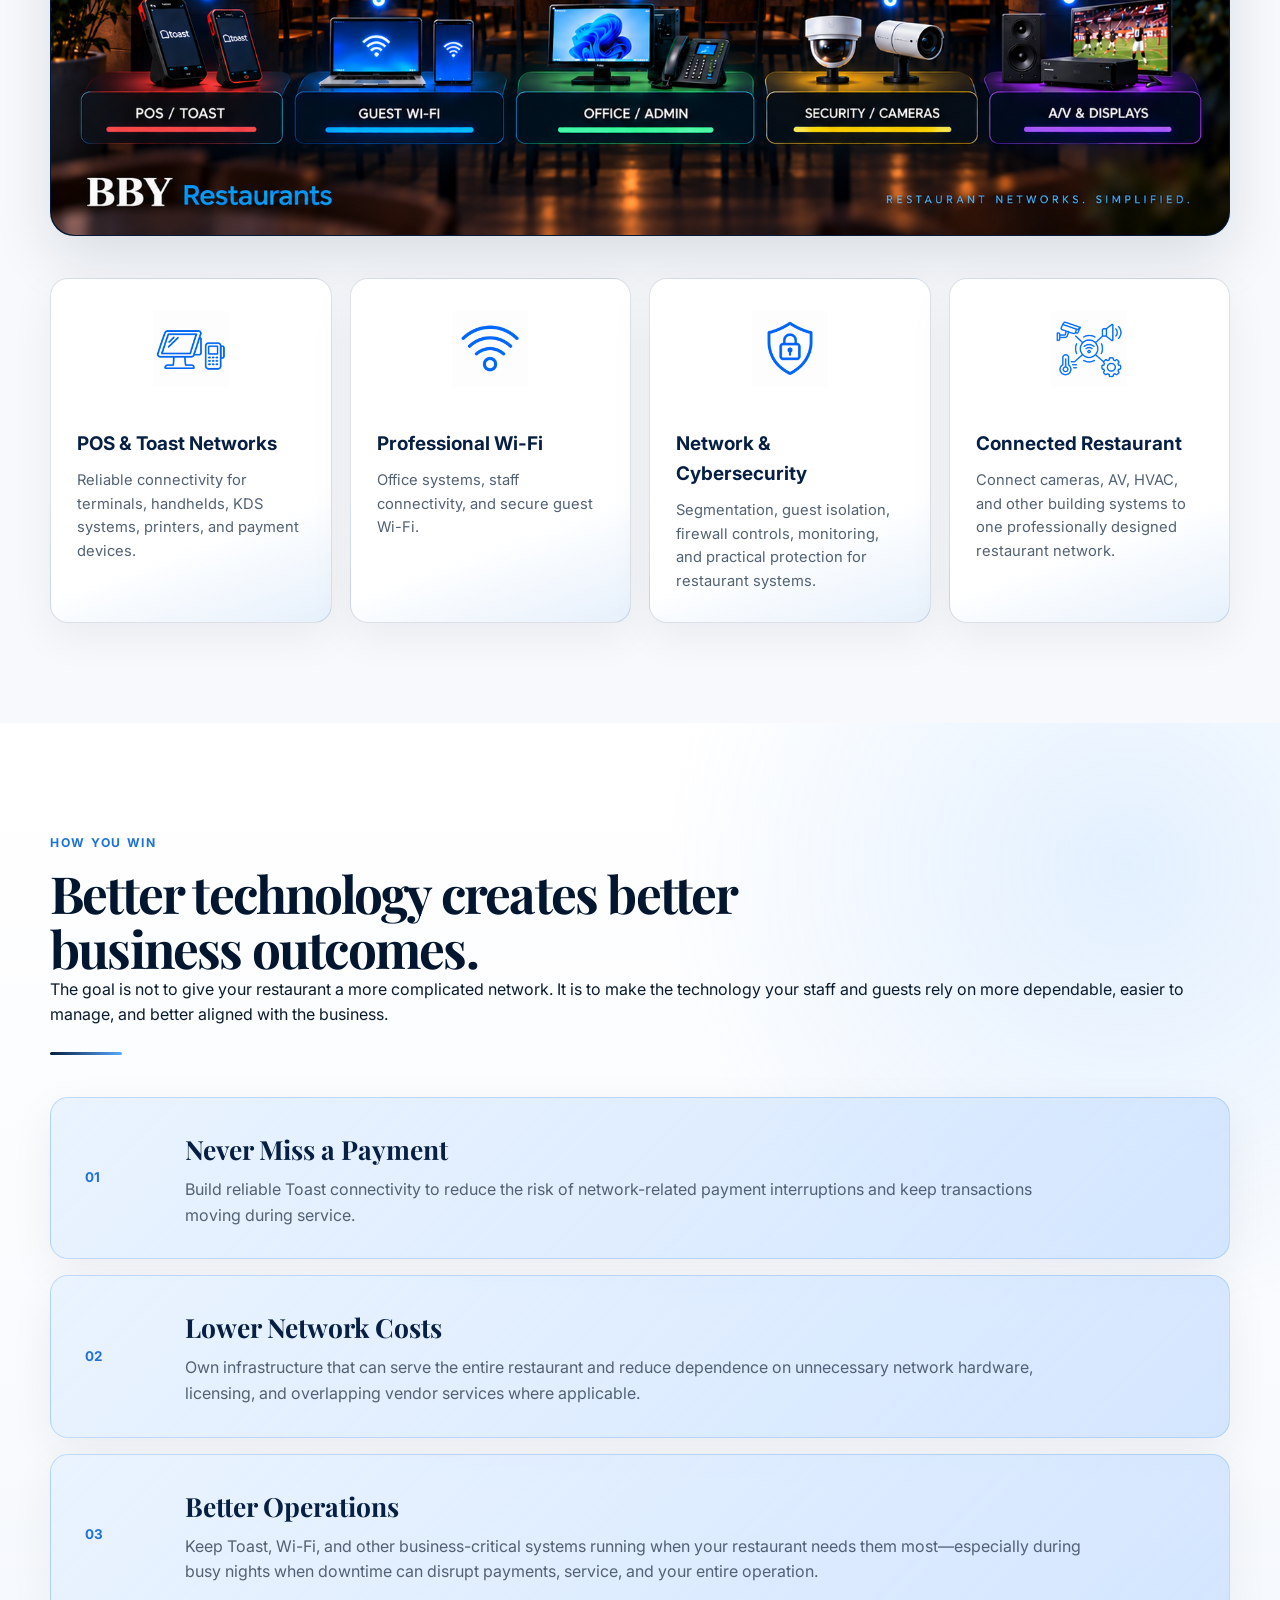
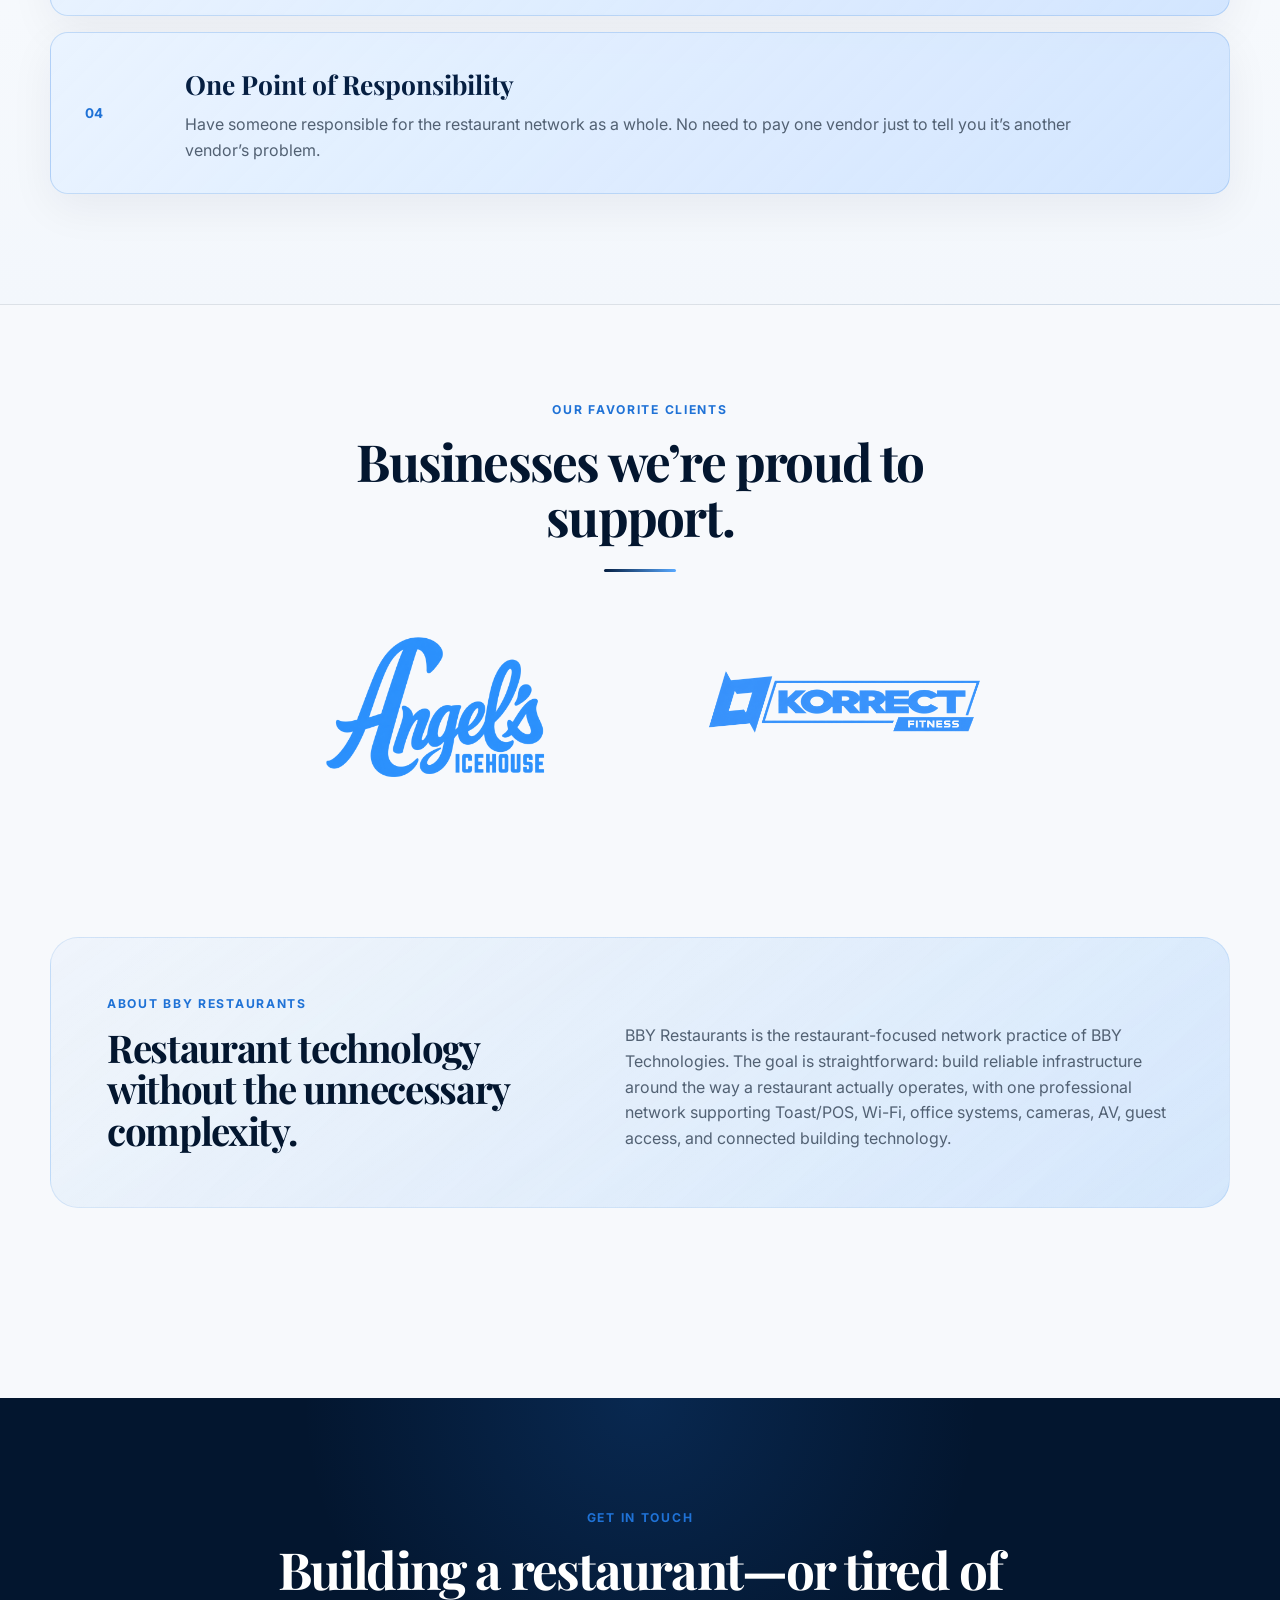
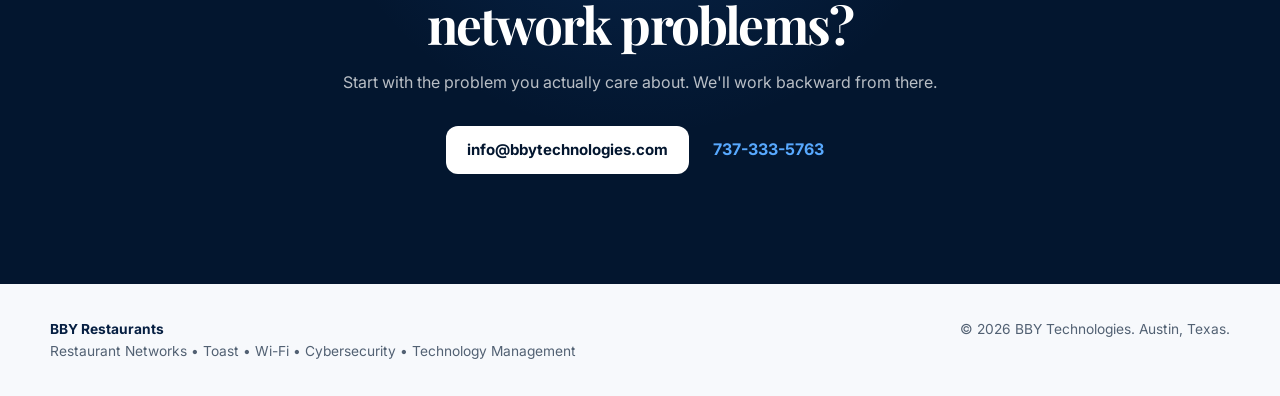
==== commit 9a41ffa6: "Add files via upload" ====
--- a/index.html
+++ b/index.html
@@ -146,7 +146,7 @@
           <h2>Restaurant technology without the unnecessary complexity.</h2>
         </div>
         <p>
-          BBY Restaurants is the restaurant-focused network practice of BBY Technologies. The goal is straightforward: build reliable infrastructure around the way a restaurant actually operates, with one professional network supporting POS, Wi-Fi, office systems, cameras, AV, guest access, and connected building technology.
+          BBY Restaurants is the restaurant-focused network practice of BBY Technologies. The goal is straightforward: build reliable infrastructure around the way a restaurant actually operates, with one professional network supporting Toast/POS, Wi-Fi, office systems, cameras, AV, guest access, and connected building technology.
         </p>
       </div>
     </section>
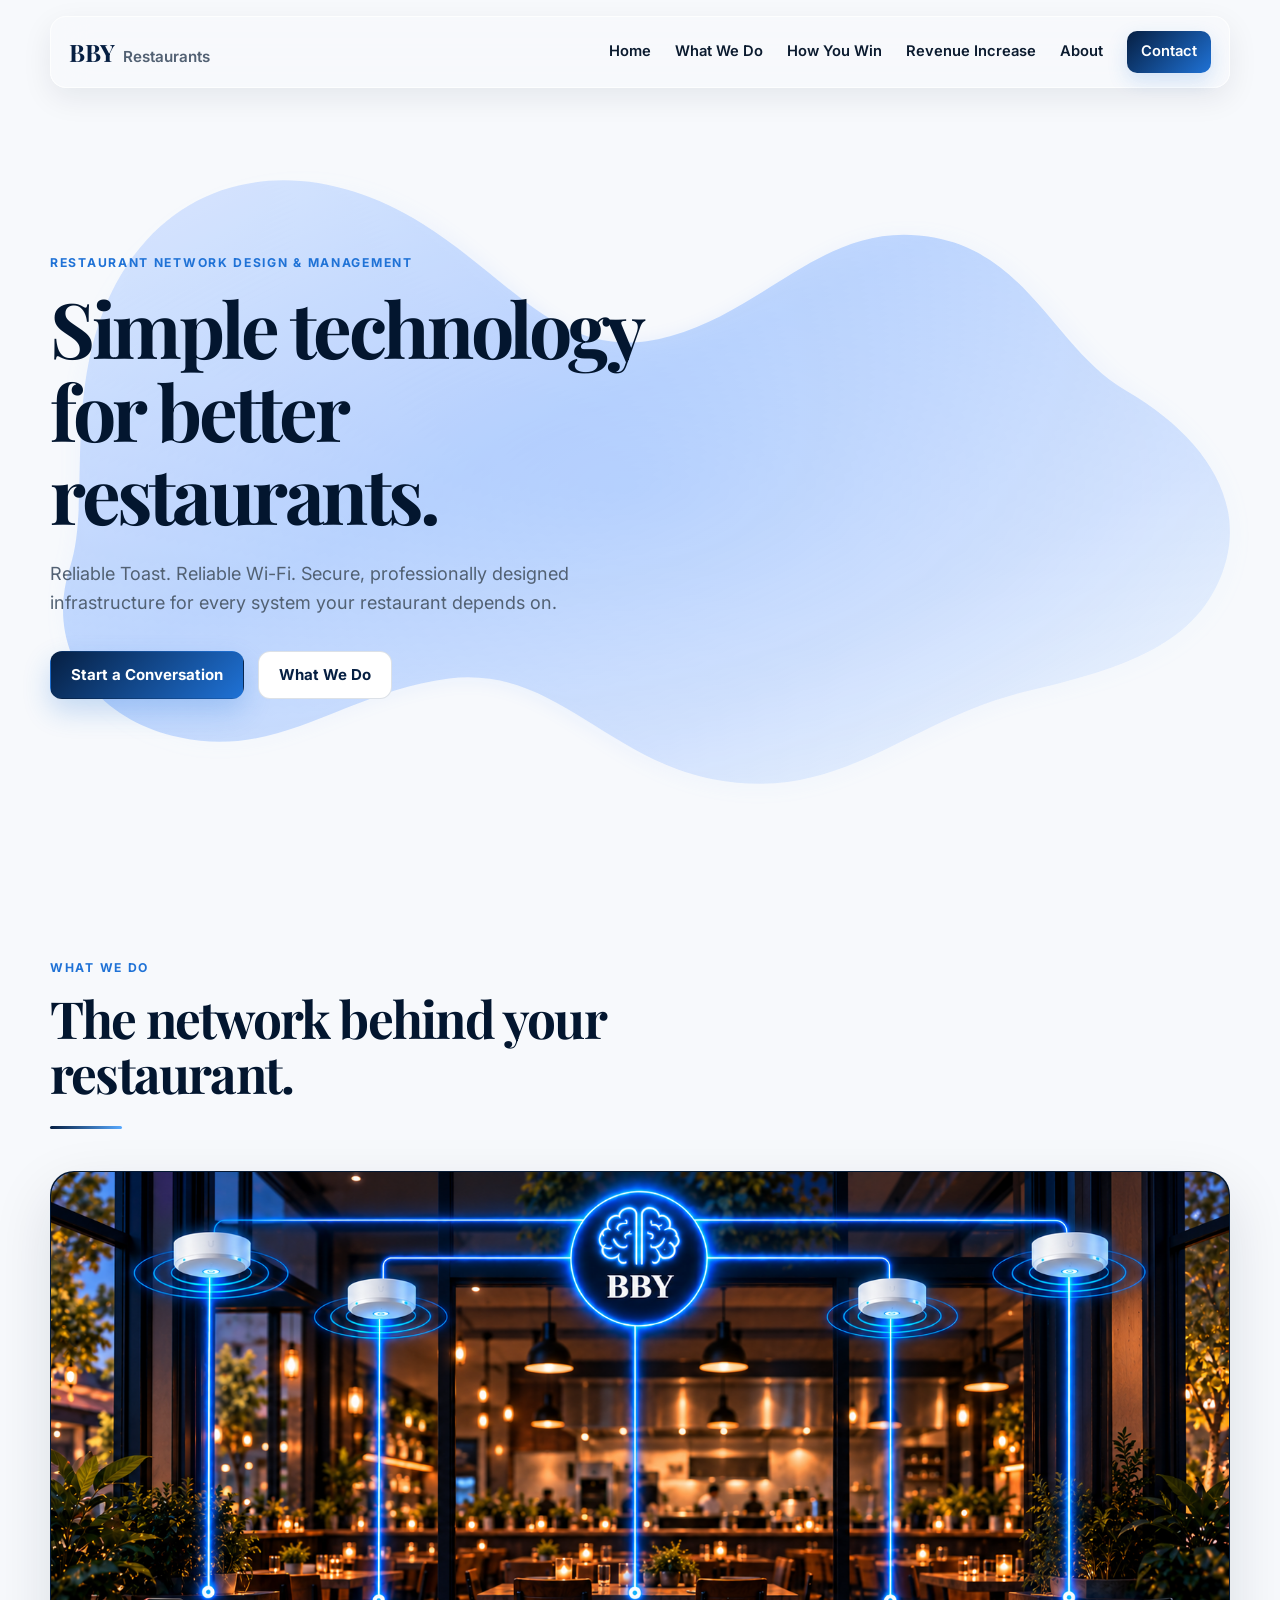
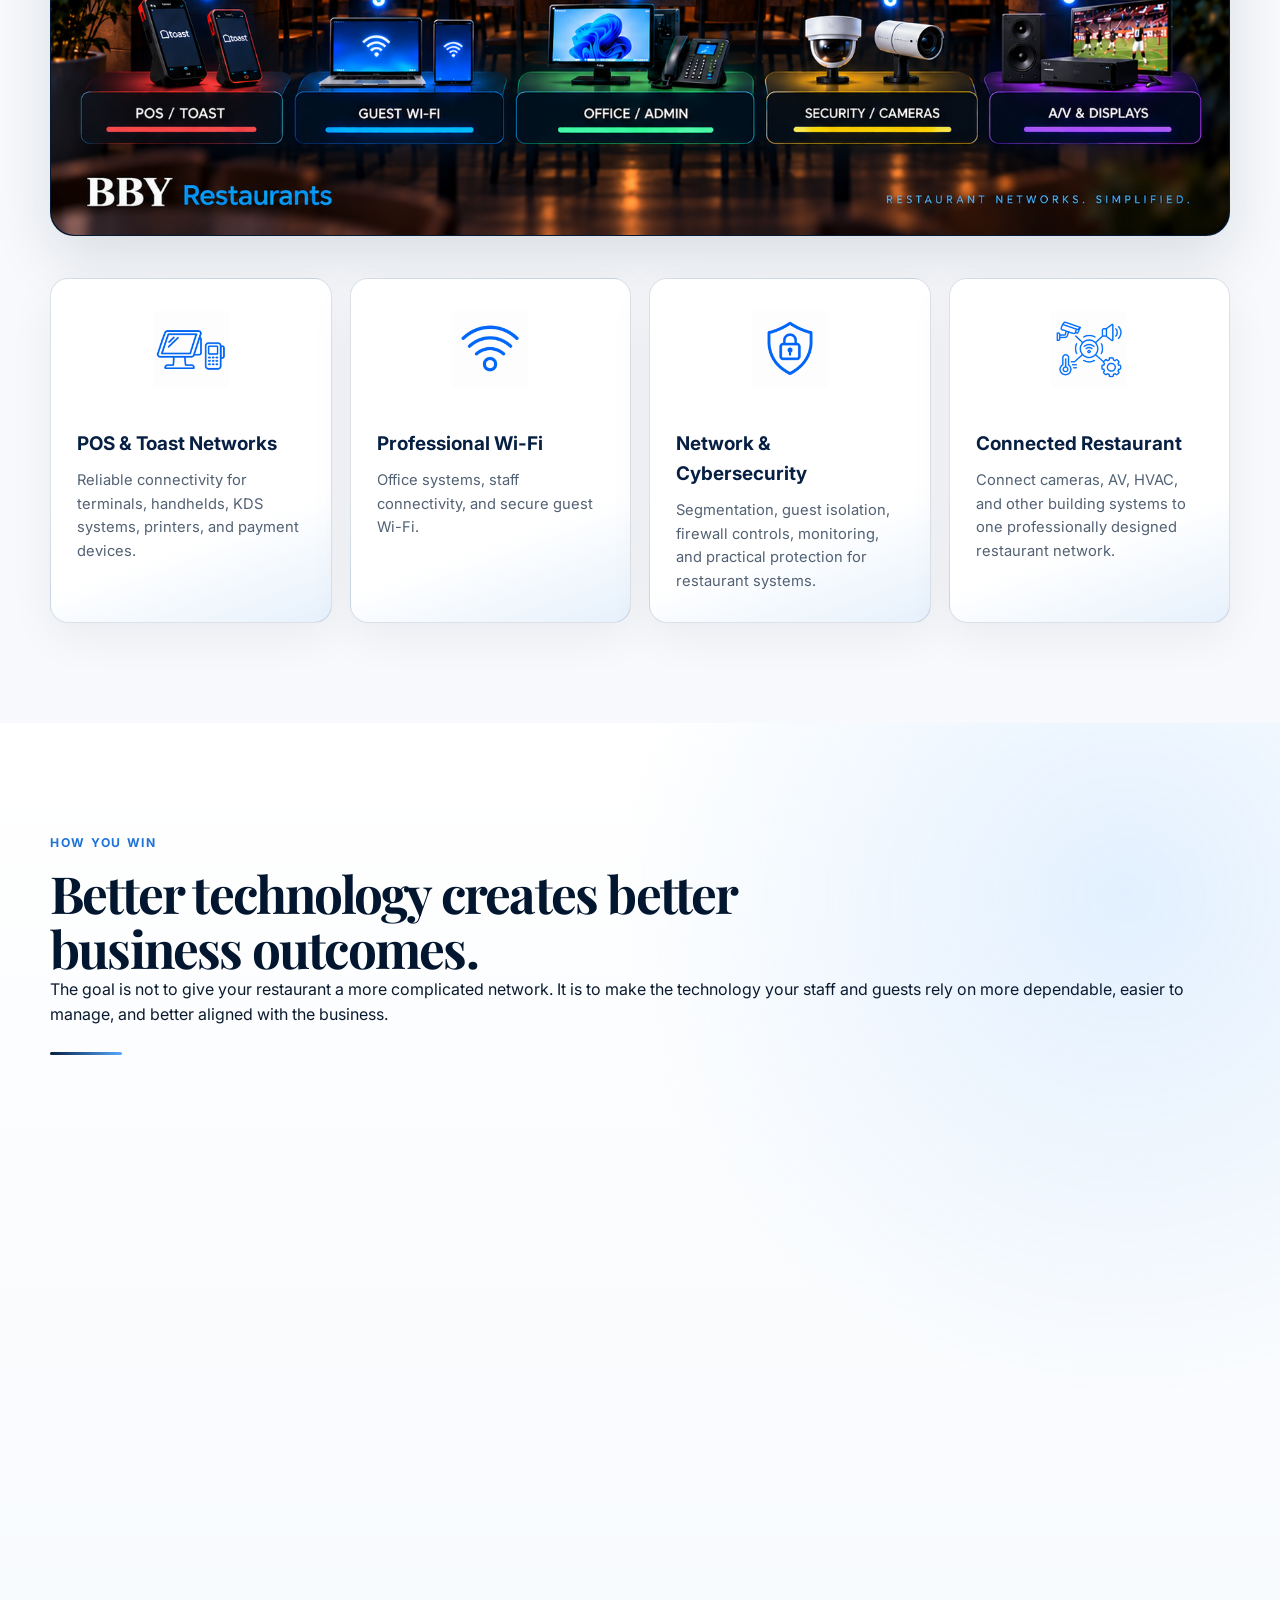
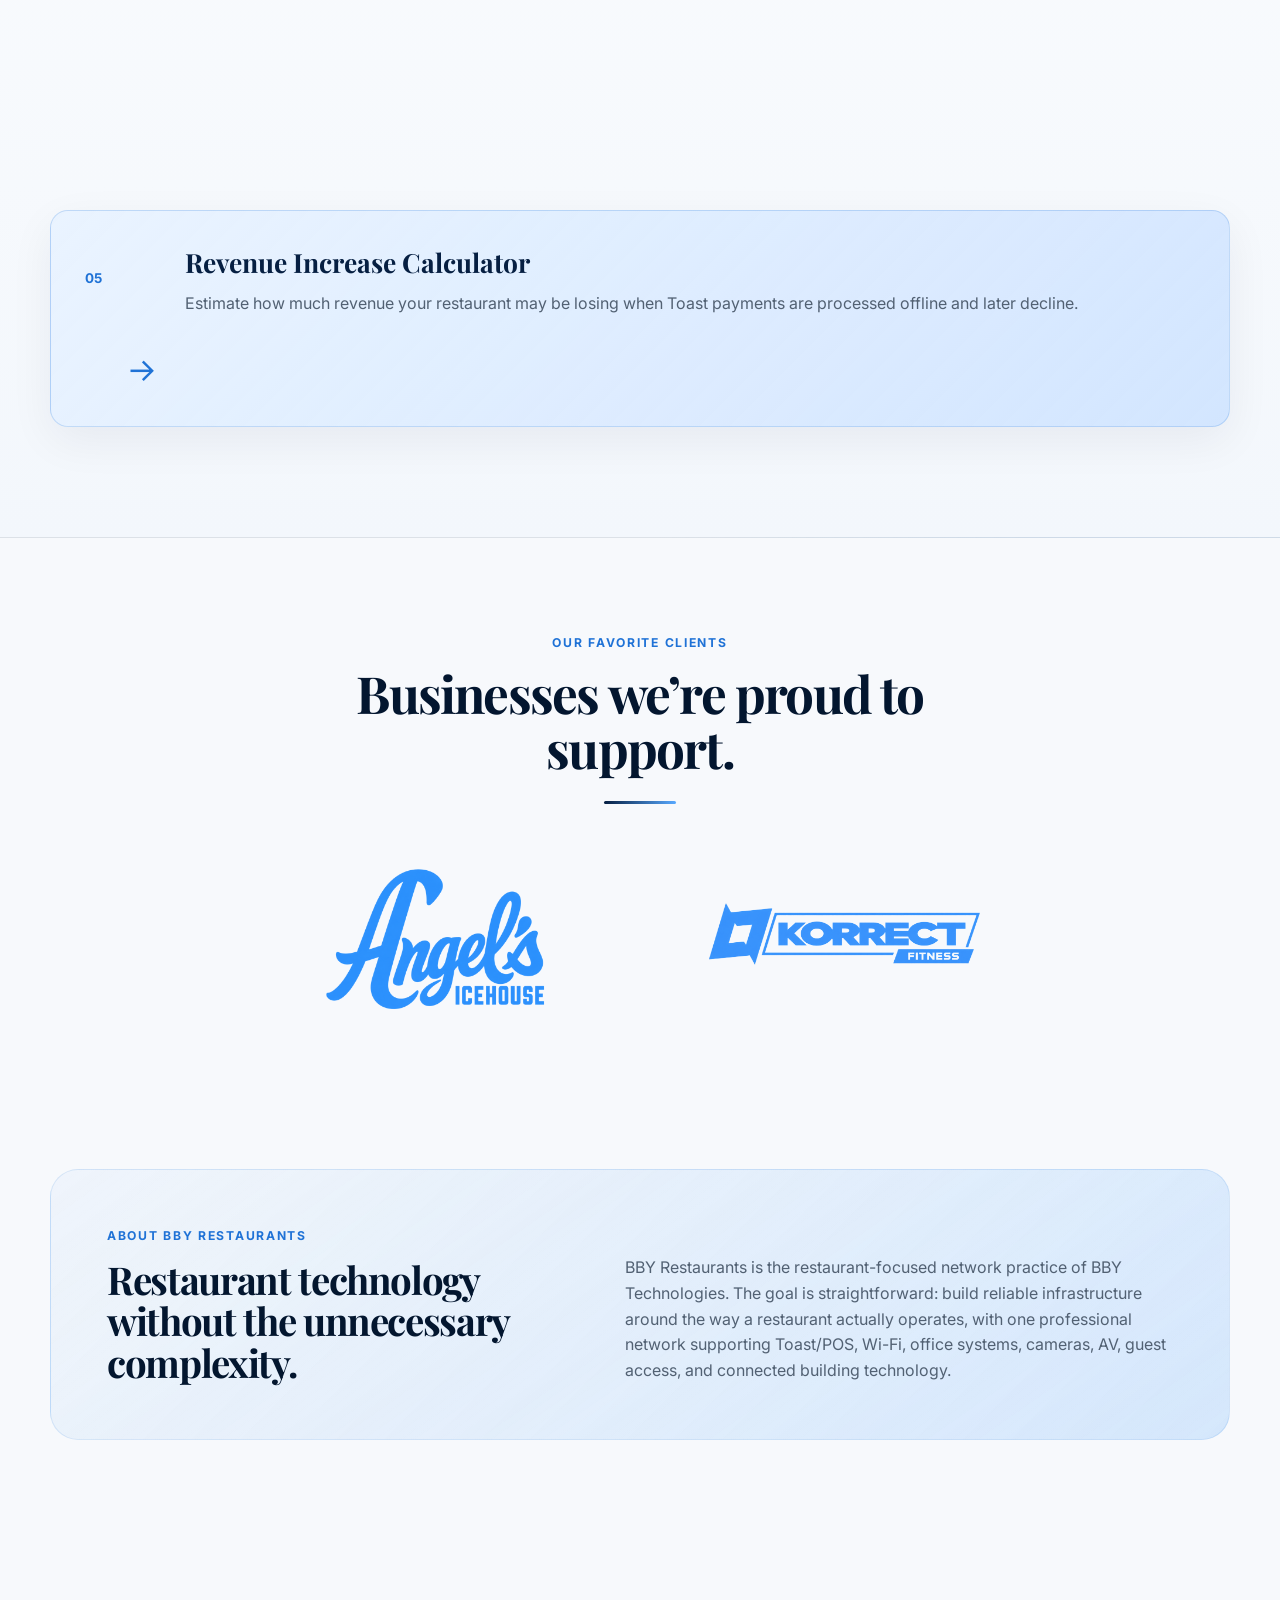
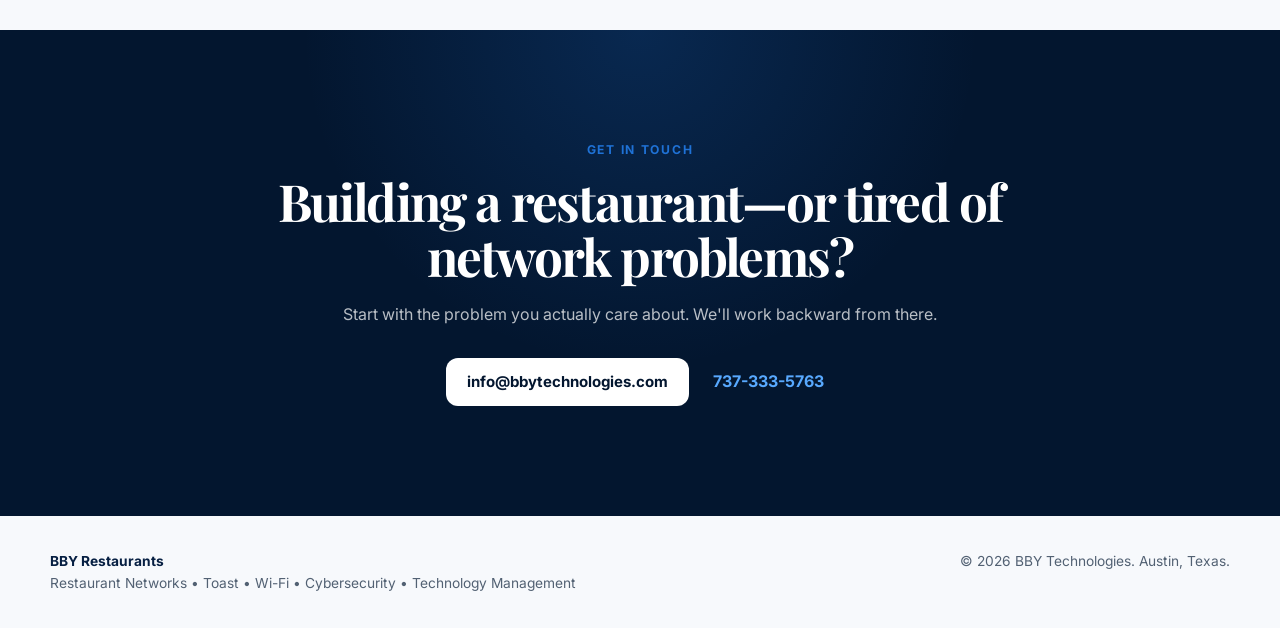
==== commit 13a8c96c: "Add files via upload" ====
--- a/index.html
+++ b/index.html
@@ -20,11 +20,12 @@
     <button class="menu-button" type="button" aria-expanded="false" aria-controls="site-nav">Menu</button>
 
     <nav id="site-nav" class="site-nav" aria-label="Primary navigation">
-      <a href="#top">Home</a>
-      <a href="#services">What We Do</a>
-      <a href="#how-you-win">How You Win</a>
-      <a href="#about">About</a>
-      <a class="nav-contact" href="#contact">Contact</a>
+      <a href="index.html#top">Home</a>
+      <a href="index.html#services">What We Do</a>
+      <a href="index.html#how-you-win">How You Win</a>
+      <a href="revenue-calculator.html">Revenue Increase</a>
+      <a href="index.html#about">About</a>
+      <a class="nav-contact" href="index.html#contact">Contact</a>
     </nav>
   </header>
 
@@ -122,6 +123,11 @@
               <p>Have someone responsible for the restaurant network as a whole. No need to pay one vendor just to tell you it’s another vendor’s problem.</p>
             </div>
           </article>
+          <a class="win-card win-card-link reveal" href="revenue-calculator.html">
+            <span class="win-number">05</span>
+            <div class="win-copy"><h3>Revenue Increase Calculator</h3><p>Estimate how much revenue your restaurant may be losing when Toast payments are processed offline and later decline.</p></div>
+            <span class="win-arrow">→</span>
+          </a>
         </div>
       </div>
     </section>
--- a/styles.css
+++ b/styles.css
@@ -1771,3 +1771,7 @@
   background: linear-gradient(135deg, rgba(233,243,255,.96), rgba(201,224,255,.78)) !important;
   border-color: rgba(31,114,214,.20) !important;
 }
+
+/* Revenue Increase page */
+.active-nav-link{color:var(--blue-600)!important}.win-card-link{position:relative;color:inherit;text-decoration:none}.win-card-link .win-arrow{margin-left:auto;color:var(--blue-600);font-size:2rem;transition:transform 180ms ease}.win-card-link:hover .win-arrow{transform:translateX(4px)}
+.calculator-page{overflow:hidden}.calculator-hero{position:relative;display:grid;grid-template-columns:minmax(0,1.25fr) minmax(300px,.75fr);gap:70px;align-items:center;min-height:610px;padding-block:110px 90px}.calculator-hero:before{content:"";position:absolute;z-index:-1;inset:45px -18vw 30px 32%;border-radius:48% 52% 44% 56%/52% 38% 62% 48%;background:radial-gradient(circle at 42% 42%,rgba(88,169,255,.34),rgba(201,220,255,.55) 52%,rgba(228,238,255,.20))}.calculator-hero h1{max-width:850px;font-size:clamp(3.3rem,6vw,5.7rem)}.calculator-lead{max-width:720px;color:var(--slate);font-size:1.12rem}.calculator-hero-stat{padding:34px;background:rgba(255,255,255,.72);border:1px solid rgba(31,114,214,.18);border-radius:var(--radius-lg);box-shadow:var(--shadow)}.calculator-hero-stat span{display:block;margin-bottom:10px;color:var(--blue-600);font-size:.76rem;font-weight:700;letter-spacing:.12em;text-transform:uppercase}.calculator-hero-stat strong{font-family:"Playfair Display",serif;font-size:1.8rem;color:var(--navy-950)}.calculator-section{padding-block:100px;background:linear-gradient(180deg,#fff,#f3f7fc);border-block:1px solid var(--line)}.calculator-shell{display:grid;grid-template-columns:.85fr 1.15fr;gap:60px;align-items:center;padding:52px;background:linear-gradient(135deg,rgba(233,243,255,.96),rgba(201,224,255,.78));border:1px solid rgba(31,114,214,.20);border-radius:var(--radius-lg)}.calculator-intro>p:not(.eyebrow),.calculator-placeholder p{color:var(--slate)}.calculator-placeholder{padding:48px;text-align:center;background:rgba(255,255,255,.78);border:1px solid rgba(31,114,214,.18);border-radius:var(--radius-md)}.calculator-placeholder-icon{display:grid;width:70px;height:70px;margin:0 auto 22px;place-items:center;color:#fff;background:var(--blue-gradient);border-radius:50%;font-family:"Playfair Display",serif;font-size:2rem}.calculator-placeholder h3{font-family:"Playfair Display",serif;font-size:1.7rem}.calculator-explainer{padding-block:110px}.calculator-explainer-grid{display:grid;grid-template-columns:repeat(3,1fr);gap:20px}.calculator-explainer-grid article{min-height:250px;padding:30px;background:linear-gradient(150deg,#fff 65%,rgba(88,169,255,.10));border:1px solid var(--line);border-radius:var(--radius-md)}.calculator-explainer-grid article>span{display:block;margin-bottom:55px;color:var(--blue-600);font-weight:700}.calculator-explainer-grid h3{font-family:"Playfair Display",serif;font-size:1.45rem}.calculator-explainer-grid p{color:var(--slate)}.calculator-contact{margin-top:0}@media(max-width:980px){.calculator-hero,.calculator-shell{grid-template-columns:1fr}.calculator-explainer-grid{grid-template-columns:1fr}}@media(max-width:560px){.calculator-shell{padding:28px}.calculator-placeholder{padding:30px 22px}.win-card-link .win-arrow{position:absolute;right:24px;top:24px}}
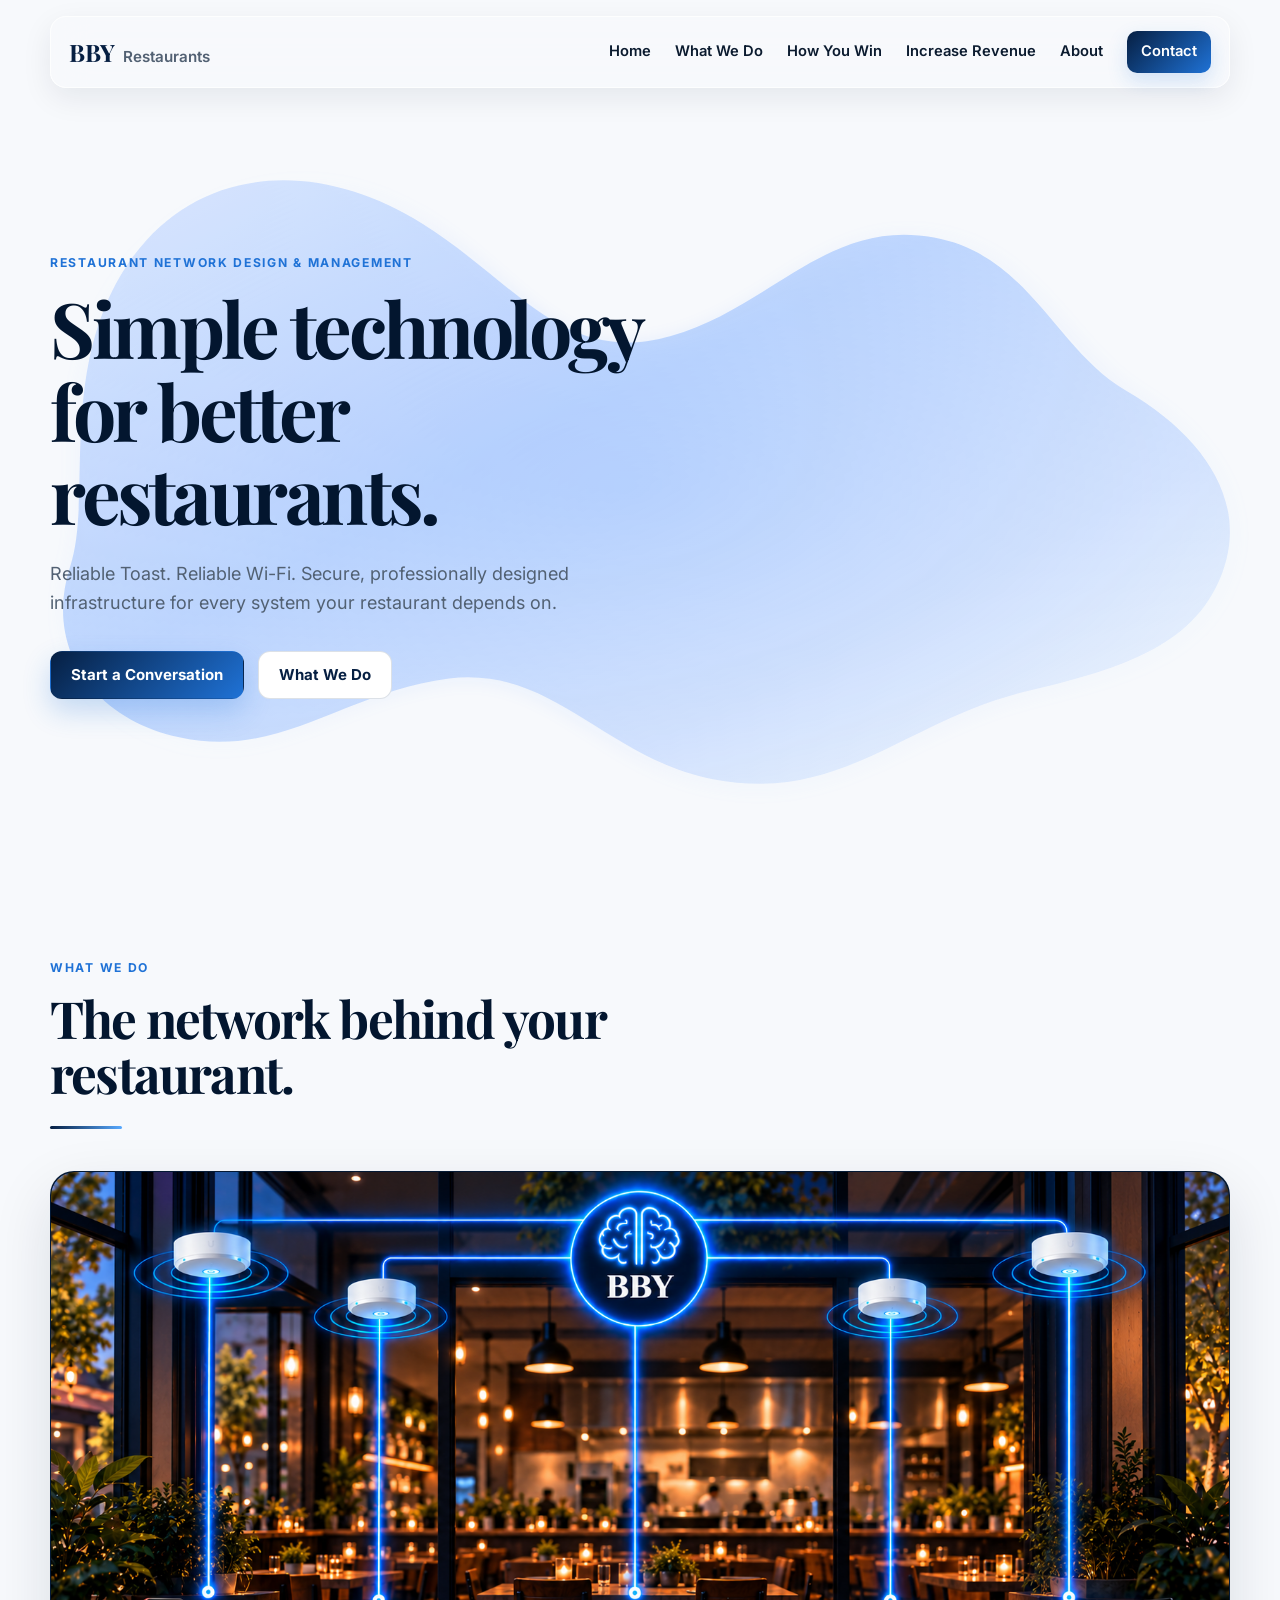
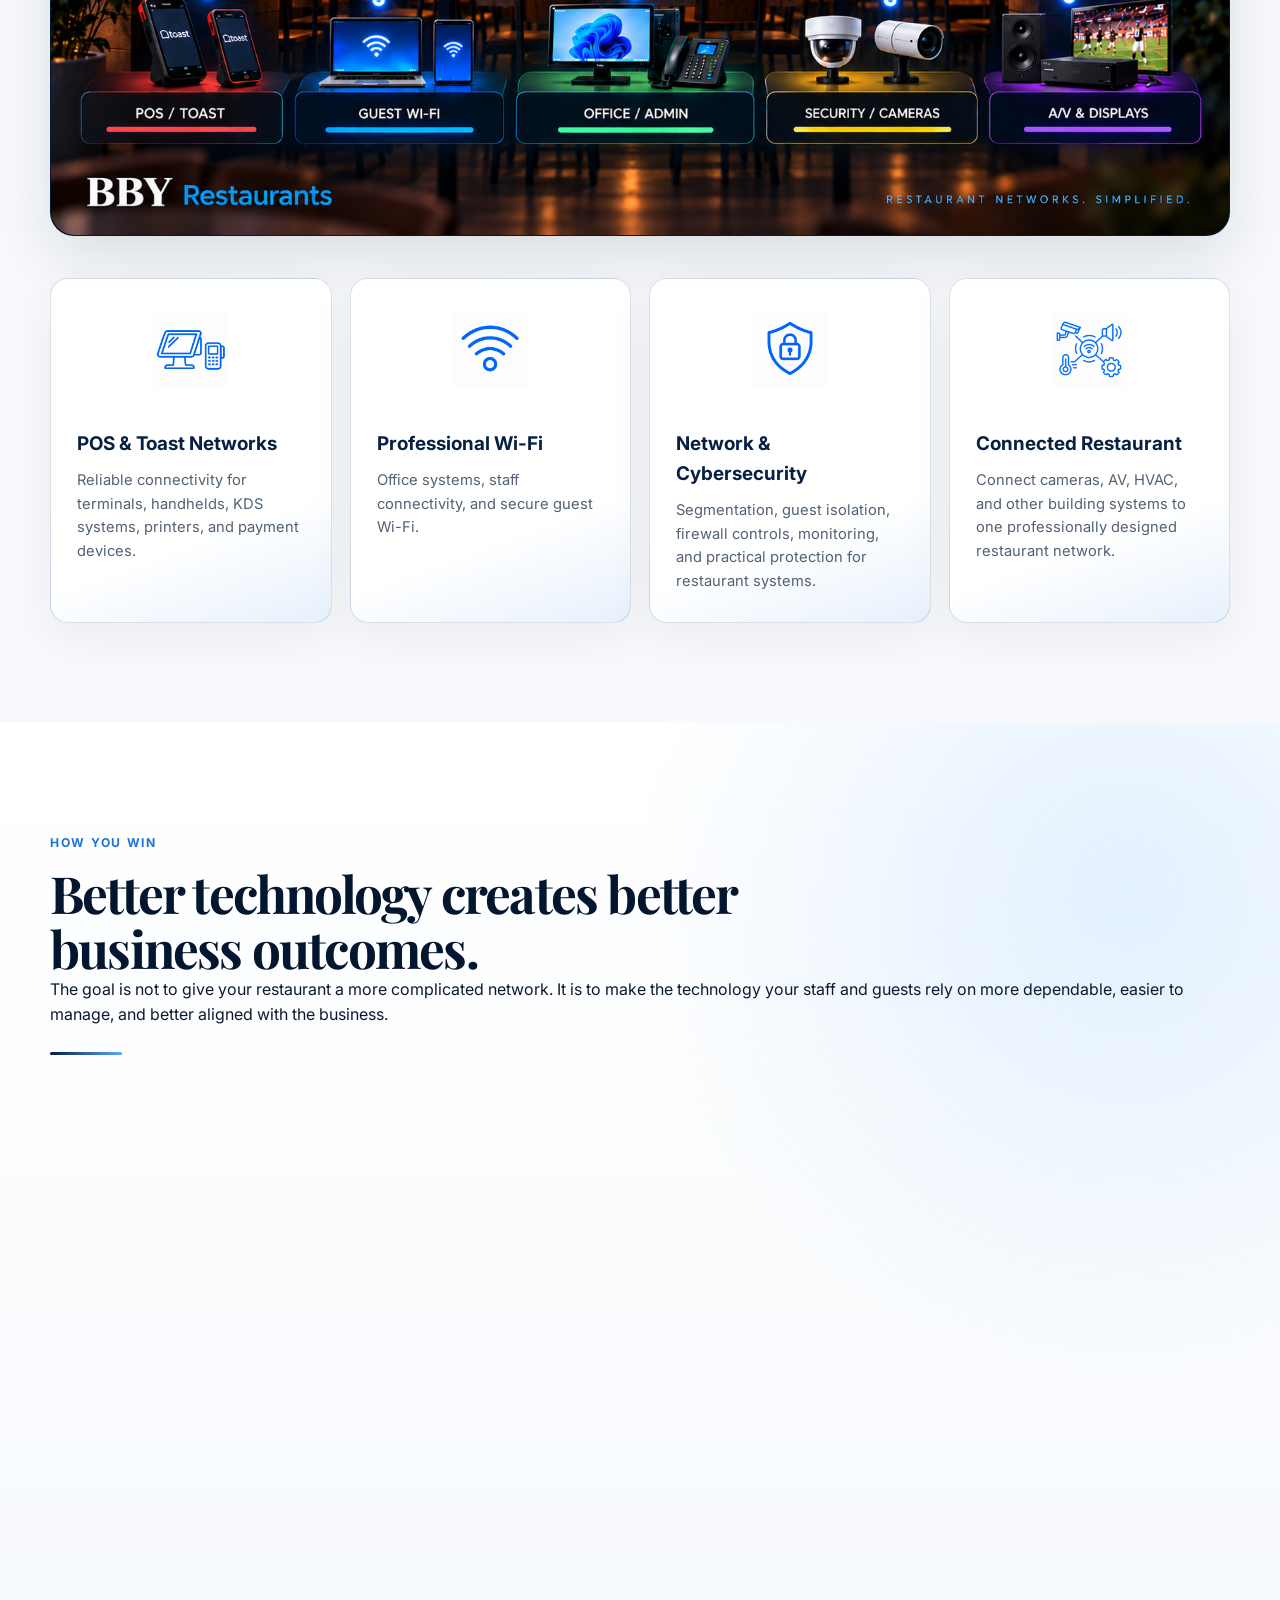
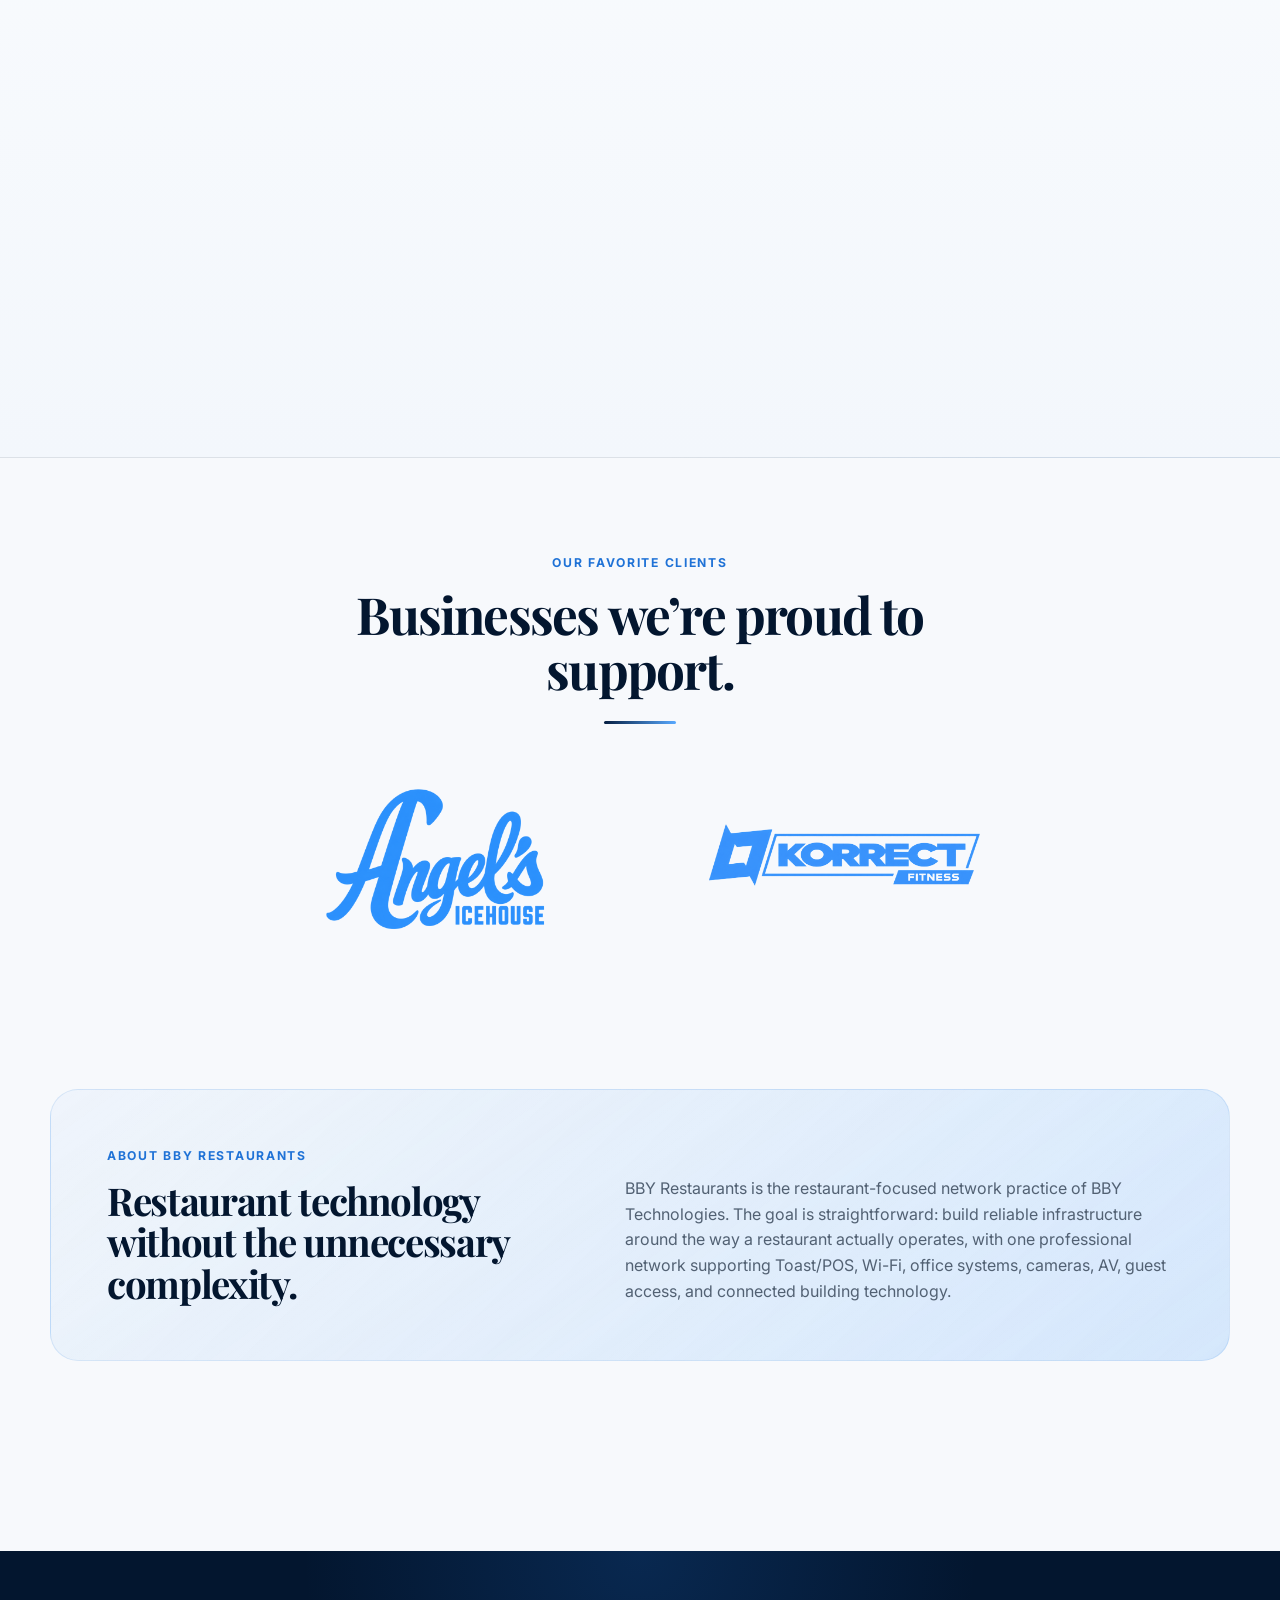
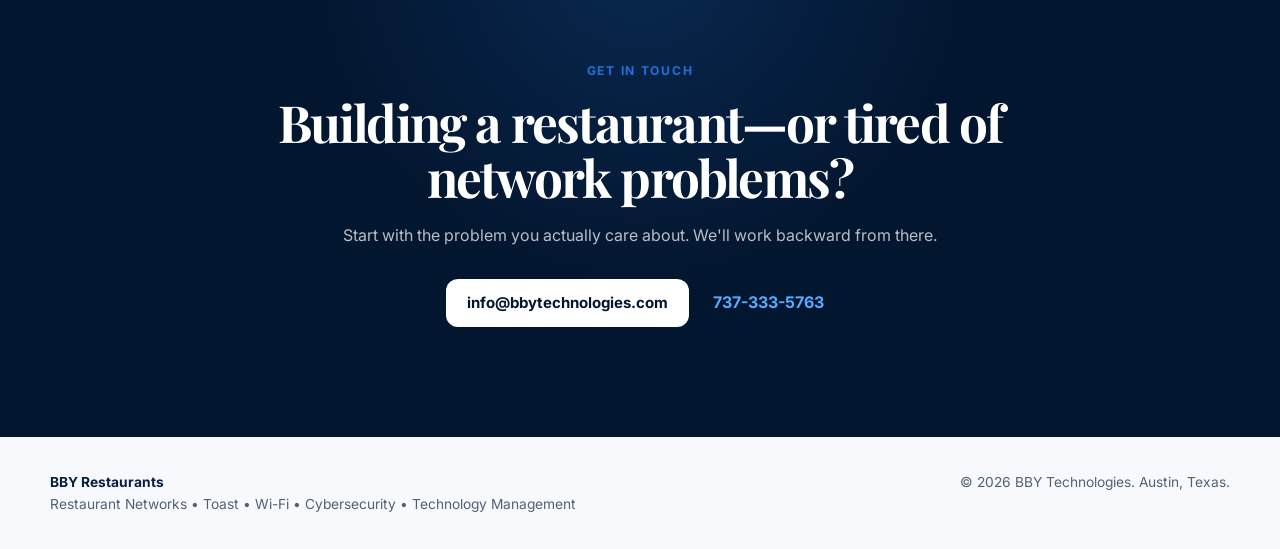
==== commit c32cd087: "Add files via upload" ====
--- a/index.html
+++ b/index.html
@@ -23,7 +23,7 @@
       <a href="index.html#top">Home</a>
       <a href="index.html#services">What We Do</a>
       <a href="index.html#how-you-win">How You Win</a>
-      <a href="revenue-calculator.html">Revenue Increase</a>
+      <a href="revenue-calculator.html">Increase Revenue</a>
       <a href="index.html#about">About</a>
       <a class="nav-contact" href="index.html#contact">Contact</a>
     </nav>
--- a/styles.css
+++ b/styles.css
@@ -1775,3 +1775,41 @@
 /* Revenue Increase page */
 .active-nav-link{color:var(--blue-600)!important}.win-card-link{position:relative;color:inherit;text-decoration:none}.win-card-link .win-arrow{margin-left:auto;color:var(--blue-600);font-size:2rem;transition:transform 180ms ease}.win-card-link:hover .win-arrow{transform:translateX(4px)}
 .calculator-page{overflow:hidden}.calculator-hero{position:relative;display:grid;grid-template-columns:minmax(0,1.25fr) minmax(300px,.75fr);gap:70px;align-items:center;min-height:610px;padding-block:110px 90px}.calculator-hero:before{content:"";position:absolute;z-index:-1;inset:45px -18vw 30px 32%;border-radius:48% 52% 44% 56%/52% 38% 62% 48%;background:radial-gradient(circle at 42% 42%,rgba(88,169,255,.34),rgba(201,220,255,.55) 52%,rgba(228,238,255,.20))}.calculator-hero h1{max-width:850px;font-size:clamp(3.3rem,6vw,5.7rem)}.calculator-lead{max-width:720px;color:var(--slate);font-size:1.12rem}.calculator-hero-stat{padding:34px;background:rgba(255,255,255,.72);border:1px solid rgba(31,114,214,.18);border-radius:var(--radius-lg);box-shadow:var(--shadow)}.calculator-hero-stat span{display:block;margin-bottom:10px;color:var(--blue-600);font-size:.76rem;font-weight:700;letter-spacing:.12em;text-transform:uppercase}.calculator-hero-stat strong{font-family:"Playfair Display",serif;font-size:1.8rem;color:var(--navy-950)}.calculator-section{padding-block:100px;background:linear-gradient(180deg,#fff,#f3f7fc);border-block:1px solid var(--line)}.calculator-shell{display:grid;grid-template-columns:.85fr 1.15fr;gap:60px;align-items:center;padding:52px;background:linear-gradient(135deg,rgba(233,243,255,.96),rgba(201,224,255,.78));border:1px solid rgba(31,114,214,.20);border-radius:var(--radius-lg)}.calculator-intro>p:not(.eyebrow),.calculator-placeholder p{color:var(--slate)}.calculator-placeholder{padding:48px;text-align:center;background:rgba(255,255,255,.78);border:1px solid rgba(31,114,214,.18);border-radius:var(--radius-md)}.calculator-placeholder-icon{display:grid;width:70px;height:70px;margin:0 auto 22px;place-items:center;color:#fff;background:var(--blue-gradient);border-radius:50%;font-family:"Playfair Display",serif;font-size:2rem}.calculator-placeholder h3{font-family:"Playfair Display",serif;font-size:1.7rem}.calculator-explainer{padding-block:110px}.calculator-explainer-grid{display:grid;grid-template-columns:repeat(3,1fr);gap:20px}.calculator-explainer-grid article{min-height:250px;padding:30px;background:linear-gradient(150deg,#fff 65%,rgba(88,169,255,.10));border:1px solid var(--line);border-radius:var(--radius-md)}.calculator-explainer-grid article>span{display:block;margin-bottom:55px;color:var(--blue-600);font-weight:700}.calculator-explainer-grid h3{font-family:"Playfair Display",serif;font-size:1.45rem}.calculator-explainer-grid p{color:var(--slate)}.calculator-contact{margin-top:0}@media(max-width:980px){.calculator-hero,.calculator-shell{grid-template-columns:1fr}.calculator-explainer-grid{grid-template-columns:1fr}}@media(max-width:560px){.calculator-shell{padding:28px}.calculator-placeholder{padding:30px 22px}.win-card-link .win-arrow{position:absolute;right:24px;top:24px}}
+
+/* Revenue Increase Calculator How You Win card — green highlight */
+.win-card-link {
+  background: linear-gradient(135deg, rgba(236,250,241,.98), rgba(190,235,207,.82)) !important;
+  border-color: rgba(47,158,91,.28) !important;
+}
+.win-card-link:hover {
+  border-color: rgba(47,158,91,.48) !important;
+  box-shadow: 0 22px 52px rgba(47,158,91,.12);
+}
+.win-card-link .win-number,
+.win-card-link .win-arrow {
+  color: #2f9e5b;
+}
+
+/* Revenue card — faded green/teal/blue treatment matching supplied reference */
+.win-card-link {
+  background:
+    linear-gradient(135deg,
+      rgba(0, 190, 80, .20) 0%,
+      rgba(0, 178, 135, .19) 42%,
+      rgba(0, 153, 190, .18) 72%,
+      rgba(20, 91, 210, .17) 100%
+    ) !important;
+  border-color: rgba(0, 160, 150, .28) !important;
+}
+.win-card-link:hover {
+  border-color: rgba(0, 160, 150, .46) !important;
+  box-shadow: 0 22px 52px rgba(0, 155, 145, .13) !important;
+}
+.win-card-link .win-number,
+.win-card-link .win-arrow {
+  color: #079f91 !important;
+}
+
+.win-card-link{min-height:0!important;padding:30px 34px!important;grid-template-columns:72px minmax(0,1fr) 54px!important;align-items:center!important}
+.win-card-link .win-arrow{position:static!important;display:flex;align-items:center;justify-content:center;align-self:stretch;margin:0!important;font-size:2rem}
+@media(max-width:560px){.win-card-link{grid-template-columns:1fr 44px!important}.win-card-link .win-number{grid-column:1}.win-card-link .win-copy{grid-column:1}.win-card-link .win-arrow{grid-column:2;grid-row:1/span 2}}
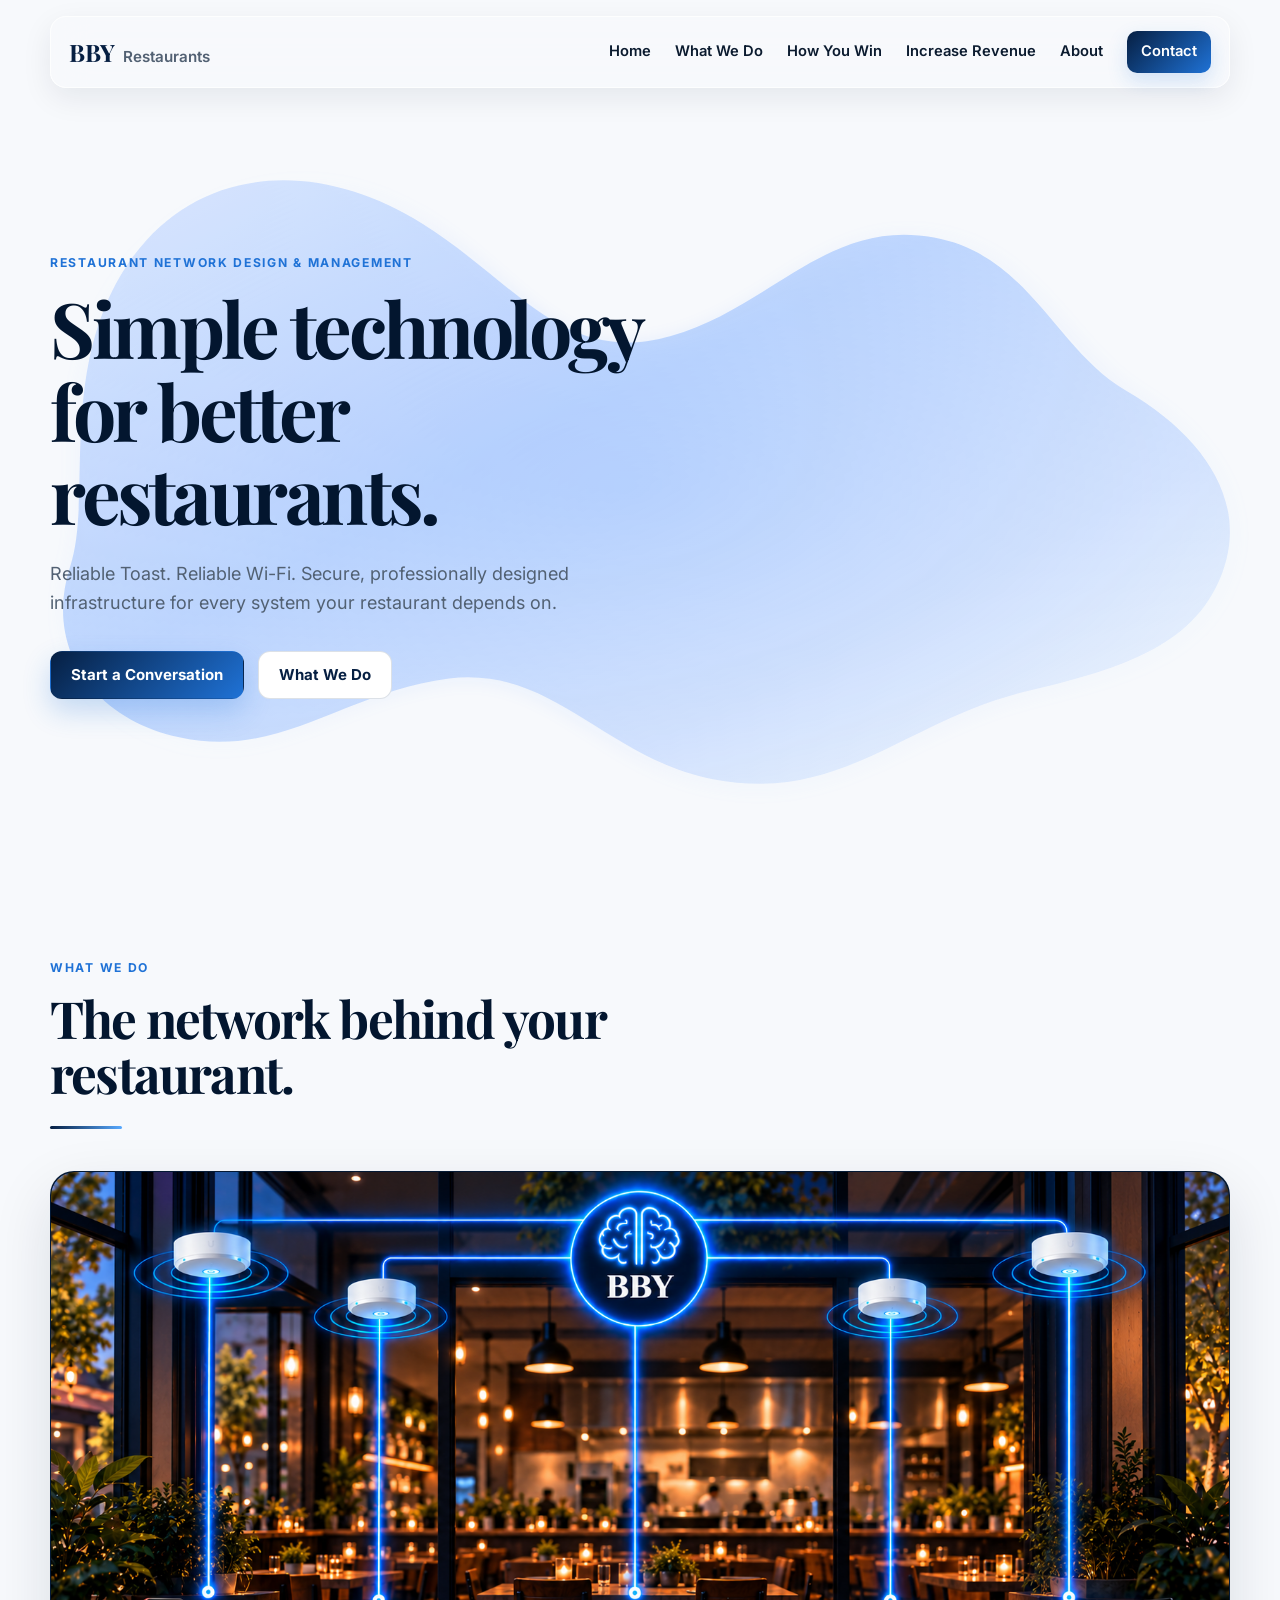
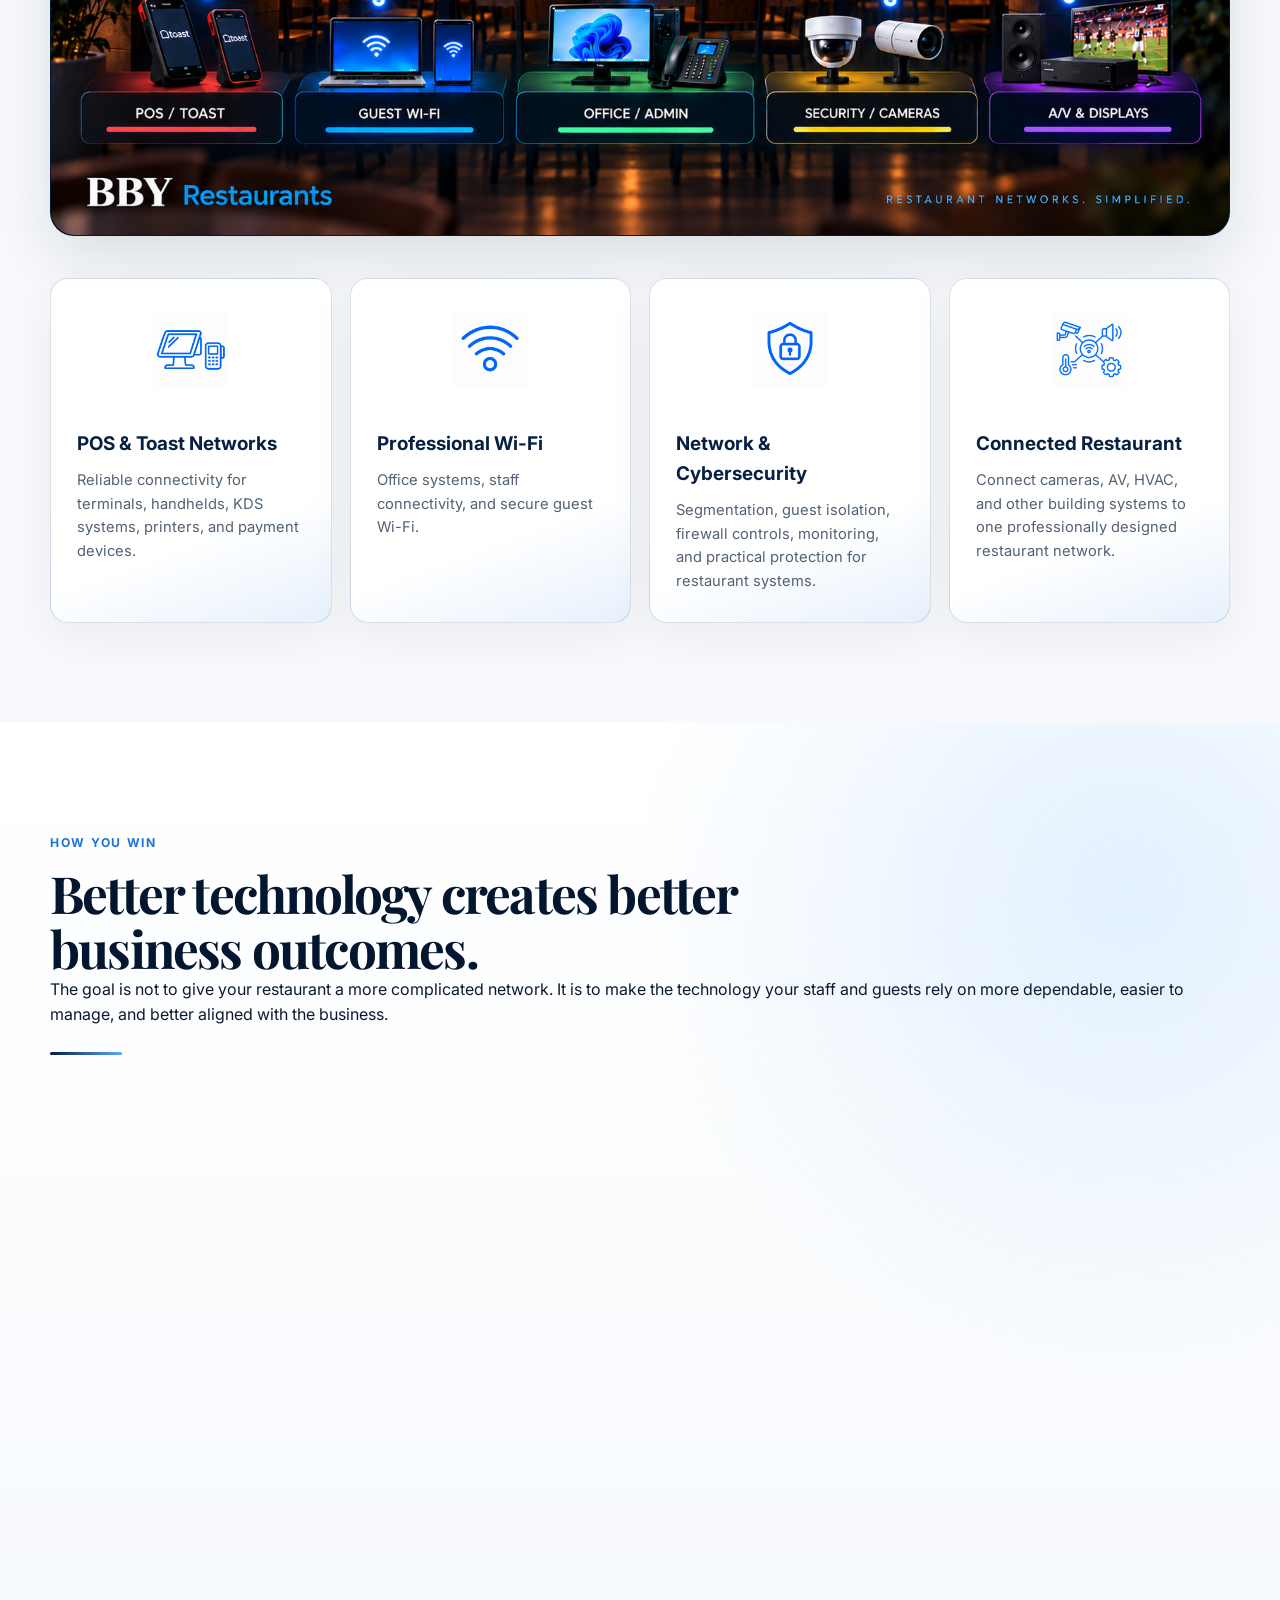
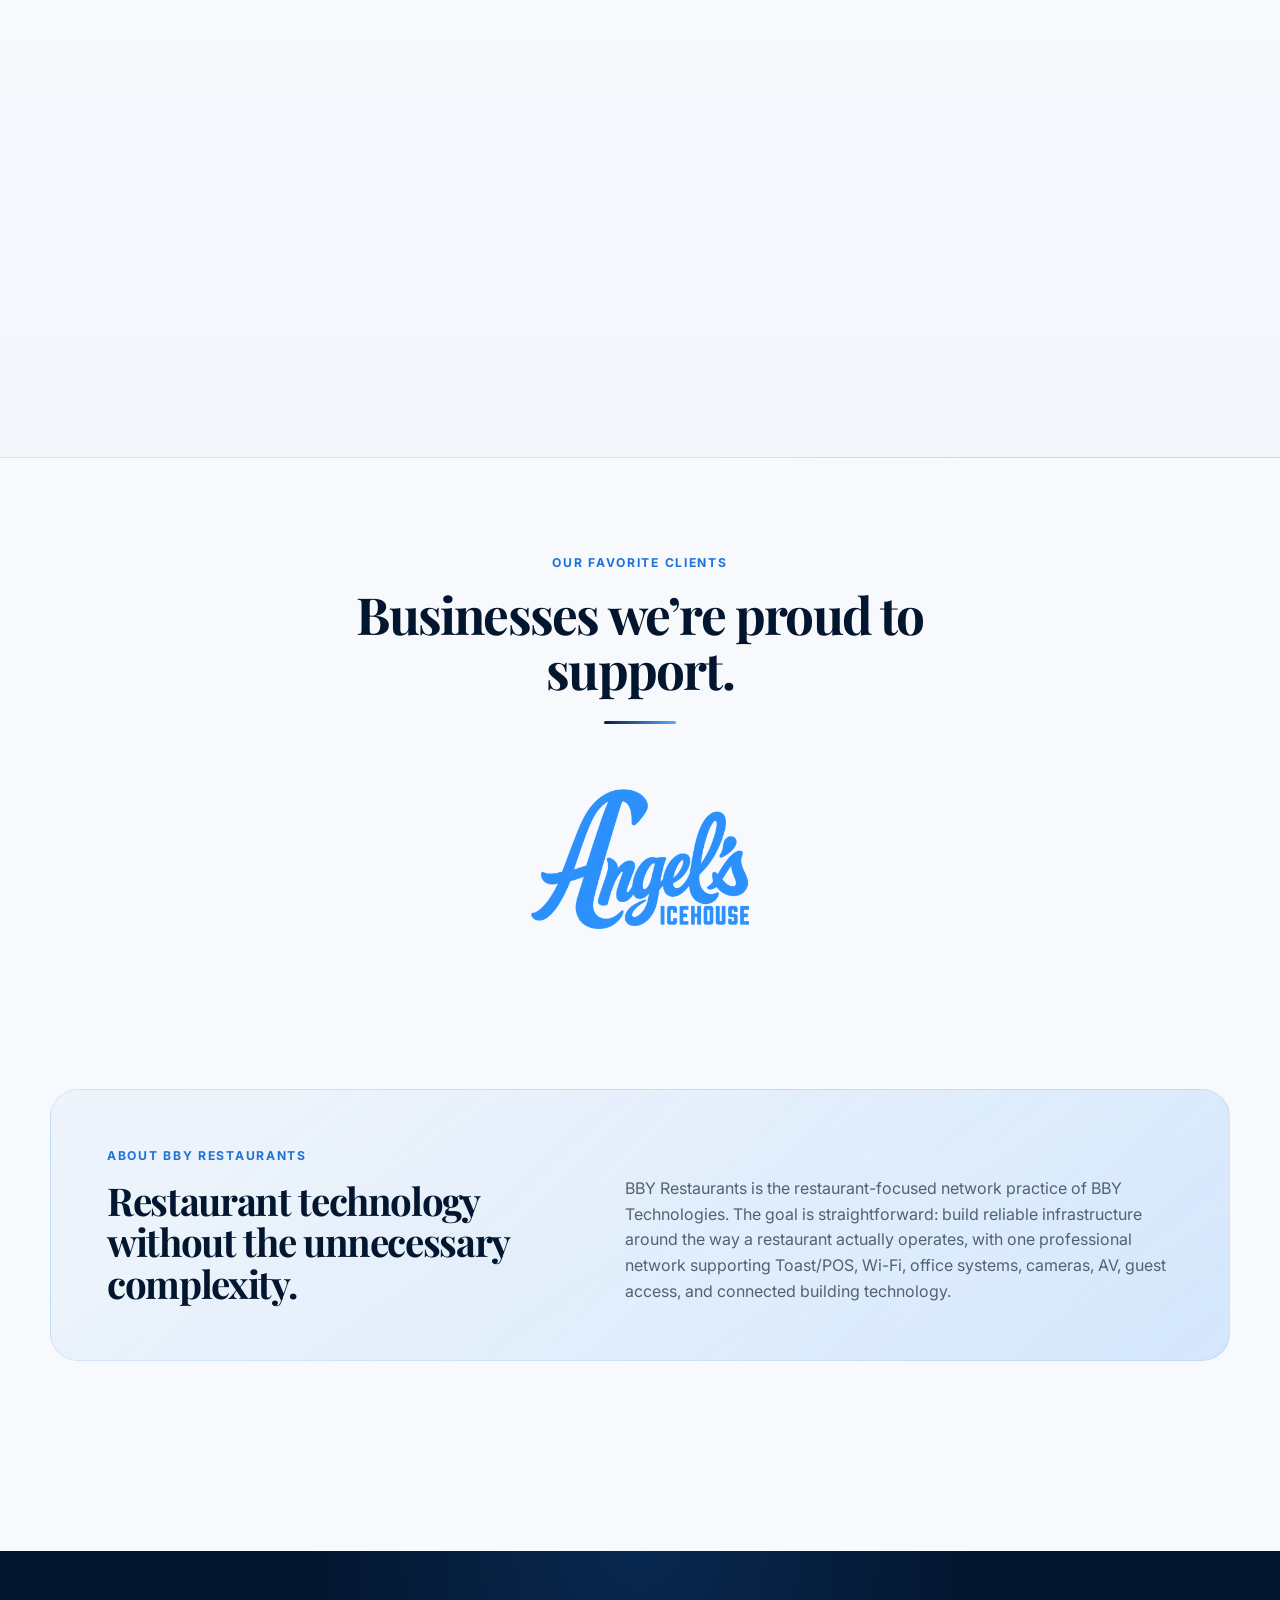
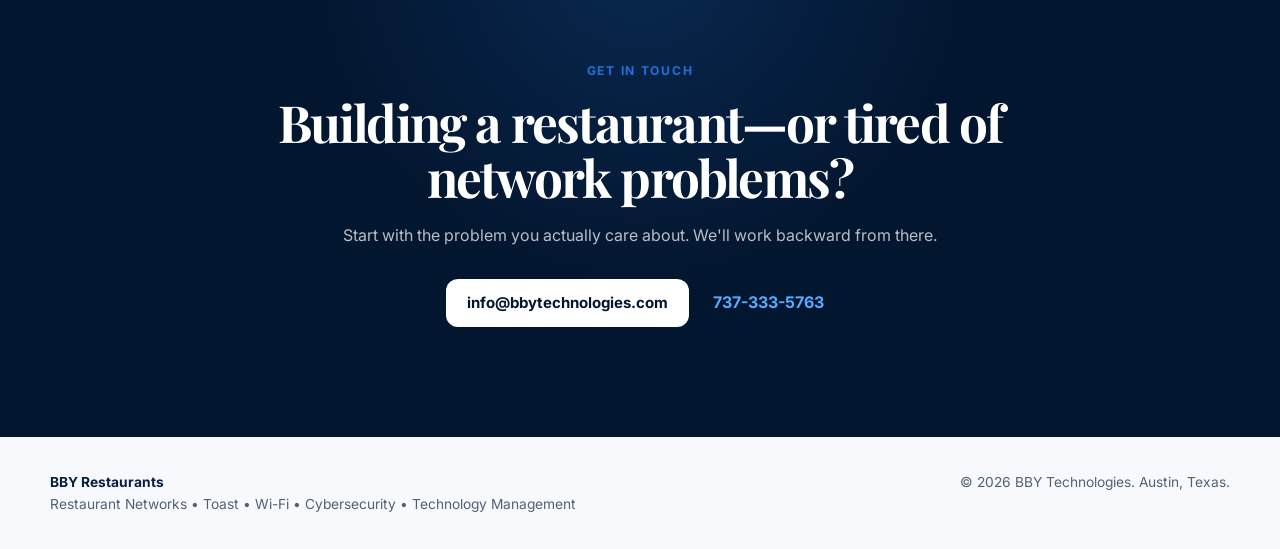
==== commit f469af3b: "Add files via upload" ====
--- a/index.html
+++ b/index.html
@@ -141,7 +141,6 @@
       </div>
       <div class="client-logo-grid reveal">
         <div class="client-logo-card"><img src="Angels.png" alt="Angel's Icehouse" /></div>
-        <div class="client-logo-card"><img src="Korrect_Fitness.png" alt="Korrect Fitness" /></div>
       </div>
     </section>
 
--- a/styles.css
+++ b/styles.css
@@ -1813,3 +1813,73 @@
 .win-card-link{min-height:0!important;padding:30px 34px!important;grid-template-columns:72px minmax(0,1fr) 54px!important;align-items:center!important}
 .win-card-link .win-arrow{position:static!important;display:flex;align-items:center;justify-content:center;align-self:stretch;margin:0!important;font-size:2rem}
 @media(max-width:560px){.win-card-link{grid-template-columns:1fr 44px!important}.win-card-link .win-number{grid-column:1}.win-card-link .win-copy{grid-column:1}.win-card-link .win-arrow{grid-column:2;grid-row:1/span 2}}
+
+.calculator-control-panel{padding:42px;background:rgba(255,255,255,.84);border:1px solid rgba(31,114,214,.18);border-radius:var(--radius-md);box-shadow:0 16px 42px rgba(3,22,47,.06)}
+.calculator-control-heading{display:flex;align-items:flex-start;justify-content:space-between;gap:24px;margin-bottom:38px}
+.calculator-control-label{margin:0 0 6px;color:var(--blue-600);font-size:.76rem;font-weight:700;letter-spacing:.12em;text-transform:uppercase}
+.calculator-control-heading h3{margin:0;font-family:"Playfair Display",serif;font-size:clamp(1.7rem,3vw,2.25rem)}
+.calculator-value-badge{display:grid;min-width:78px;min-height:58px;padding:8px 14px;place-items:center;color:#fff;background:var(--blue-gradient);border-radius:14px;font-size:1.05rem;font-weight:800}
+.calculator-slider{width:100%;height:8px;margin:0;appearance:none;-webkit-appearance:none;background:linear-gradient(90deg,#58a9ff,#1f72d6);border-radius:999px;outline:none;cursor:pointer}
+.calculator-slider::-webkit-slider-thumb{width:28px;height:28px;appearance:none;-webkit-appearance:none;background:#fff;border:7px solid var(--blue-600);border-radius:50%;box-shadow:0 5px 16px rgba(3,22,47,.18)}
+.calculator-slider::-moz-range-thumb{width:16px;height:16px;background:#fff;border:7px solid var(--blue-600);border-radius:50%}
+.calculator-slider-labels{display:grid;grid-template-columns:repeat(3,1fr);margin-top:15px;color:var(--slate);font-size:.82rem;font-weight:700}
+.calculator-slider-labels span:nth-child(2){text-align:center}.calculator-slider-labels span:last-child{text-align:right}
+.calculator-control-help{margin:28px 0 0;color:var(--slate);font-size:.9rem}
+@media(max-width:560px){.calculator-control-panel{padding:28px 22px}.calculator-control-heading{flex-direction:column}}
+
+.calculator-shell{align-items:start}
+.calculator-control-panel+.calculator-control-panel{margin-top:22px}
+.average-check-panel{grid-column:2}
+@media(max-width:980px){.average-check-panel{grid-column:auto}}
+
+/* Calculator spacing + revenue results */
+.calculator-control-panel + .calculator-control-panel { margin-top: 2px; }
+
+.revenue-results-panel {
+  align-self: start;
+  margin-top: 14px;
+  padding: 30px 32px;
+  background: rgba(255,255,255,.86);
+  border: 1px solid rgba(31,114,214,.18);
+  border-radius: var(--radius-md);
+  box-shadow: 0 16px 42px rgba(3,22,47,.06);
+}
+.revenue-results-panel .calculator-control-label { margin-bottom: 20px; }
+.revenue-result {
+  display:flex;
+  align-items:center;
+  justify-content:space-between;
+  gap:20px;
+  padding:15px 0;
+  border-top:1px solid rgba(10,45,89,.10);
+}
+.revenue-result span {
+  color:var(--slate);
+  font-size:.92rem;
+  font-weight:600;
+}
+.revenue-result strong {
+  color:var(--navy-950);
+  font-family:"Playfair Display",serif;
+  font-size:1.55rem;
+  line-height:1.15;
+  text-align:right;
+}
+.revenue-result:last-child strong { color:#079f91; }
+@media(max-width:980px){
+  .revenue-results-panel{margin-top:0}
+}
+
+/* Full-width vertical calculator flow */
+.calculator-shell{display:flex!important;flex-direction:column;gap:22px;align-items:stretch!important}
+.calculator-intro,.calculator-control-panel,.average-check-panel,.revenue-results-panel{width:100%;grid-column:auto!important;margin-top:0!important}
+.calculator-intro h2{max-width:none}.calculator-intro>p:not(.eyebrow){max-width:900px}
+.calculator-control-panel+.calculator-control-panel{margin-top:0!important}
+.revenue-results-panel{align-self:stretch}
+.calculator-control-panel:first-of-type{position:relative}
+.bby-estimate-label{position:absolute;right:24px;bottom:16px;color:var(--blue-600);font-size:.72rem;font-weight:700;letter-spacing:.08em}
+.tips-results-panel{margin-top:0!important}
+
+.tips-results-heading{display:flex;align-items:center;justify-content:space-between;gap:20px}
+.tips-results-heading .calculator-control-label{margin-bottom:20px}
+.tips-results-heading span{margin-bottom:20px;color:var(--blue-600);font-size:.76rem;font-weight:700;letter-spacing:.12em}
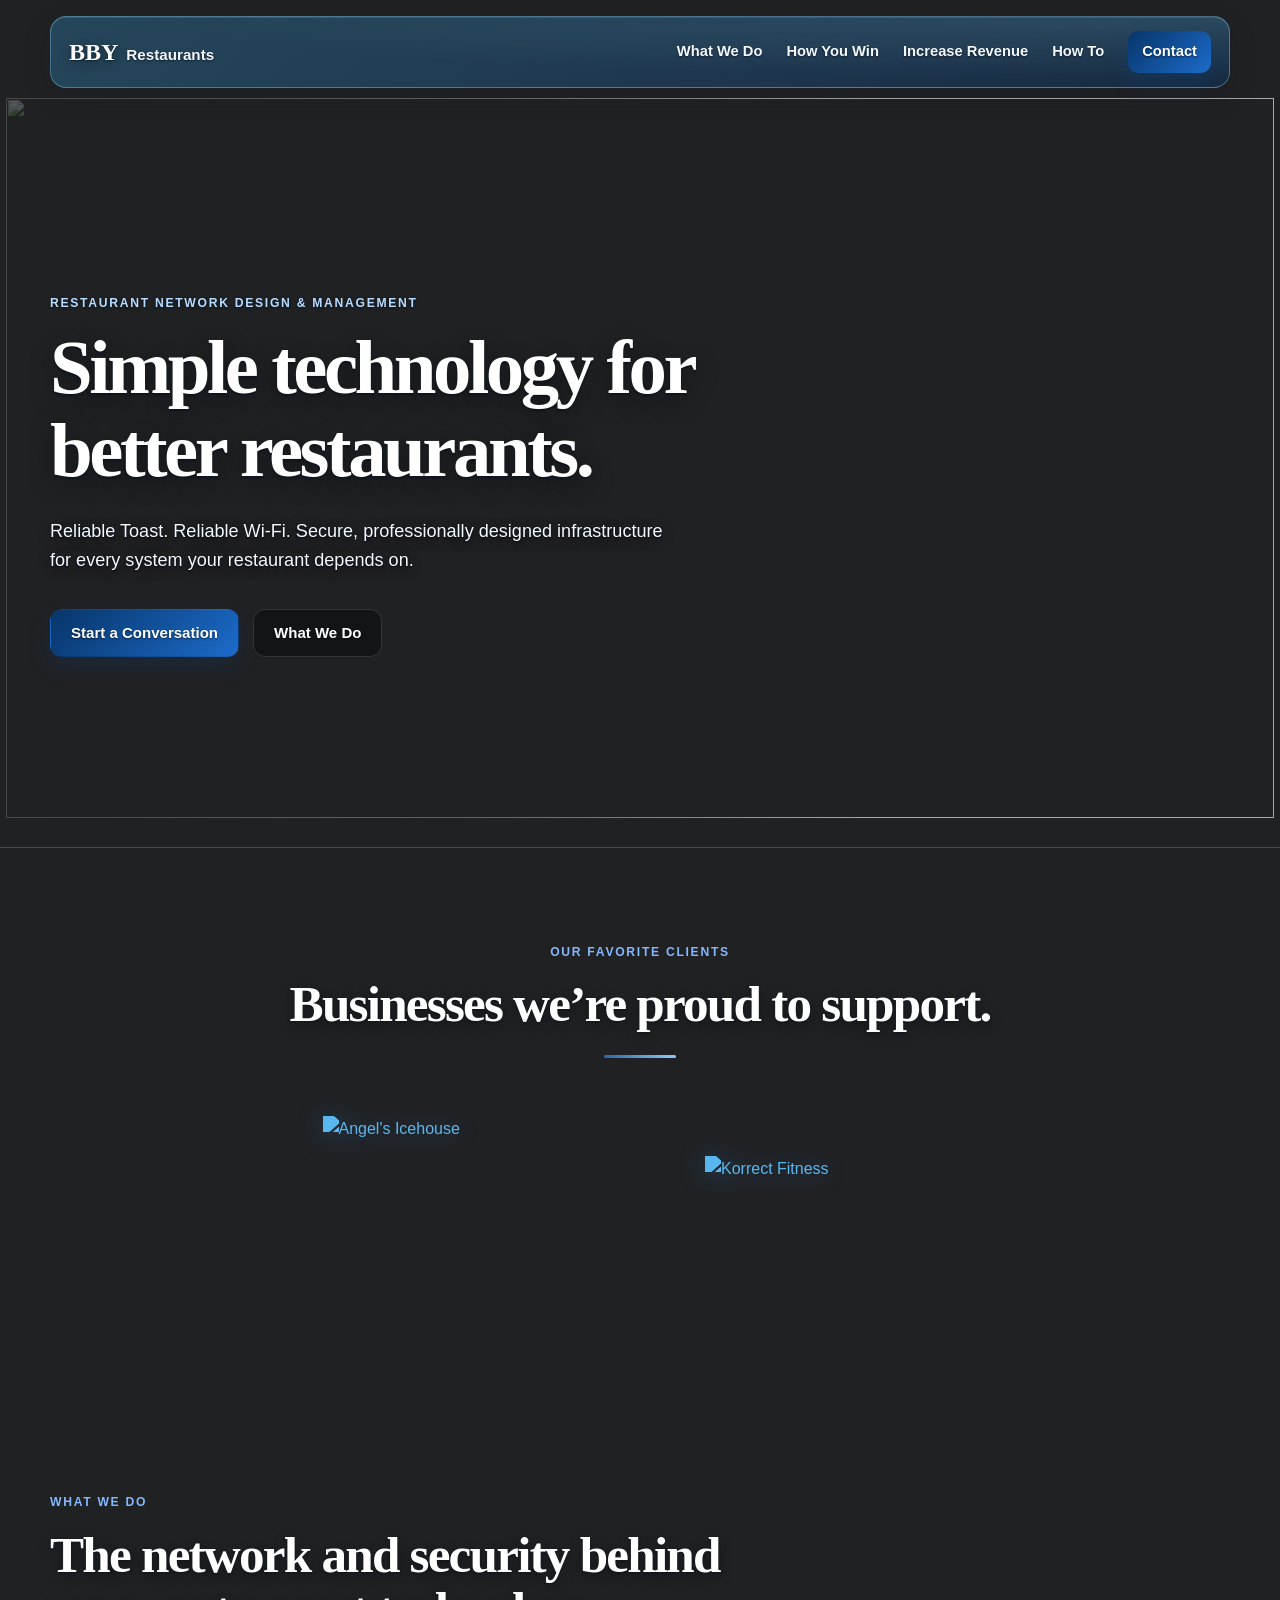
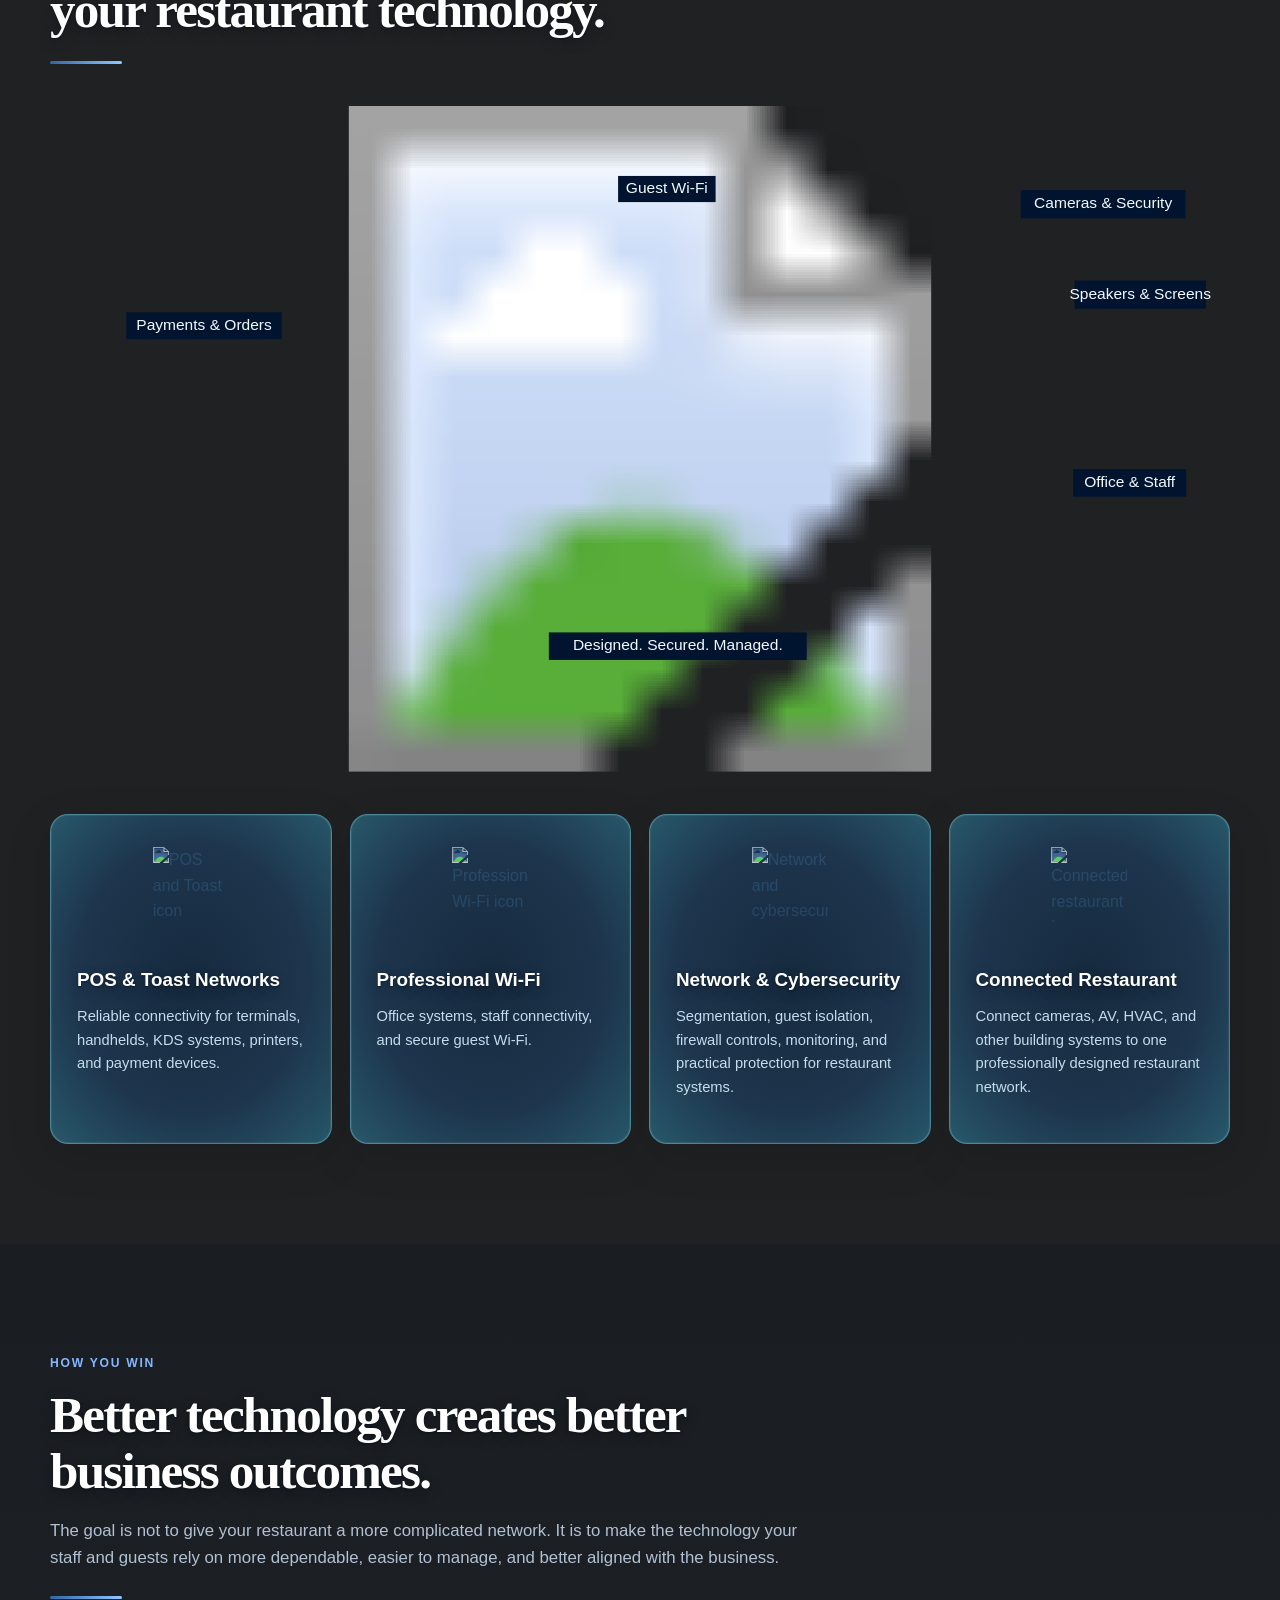
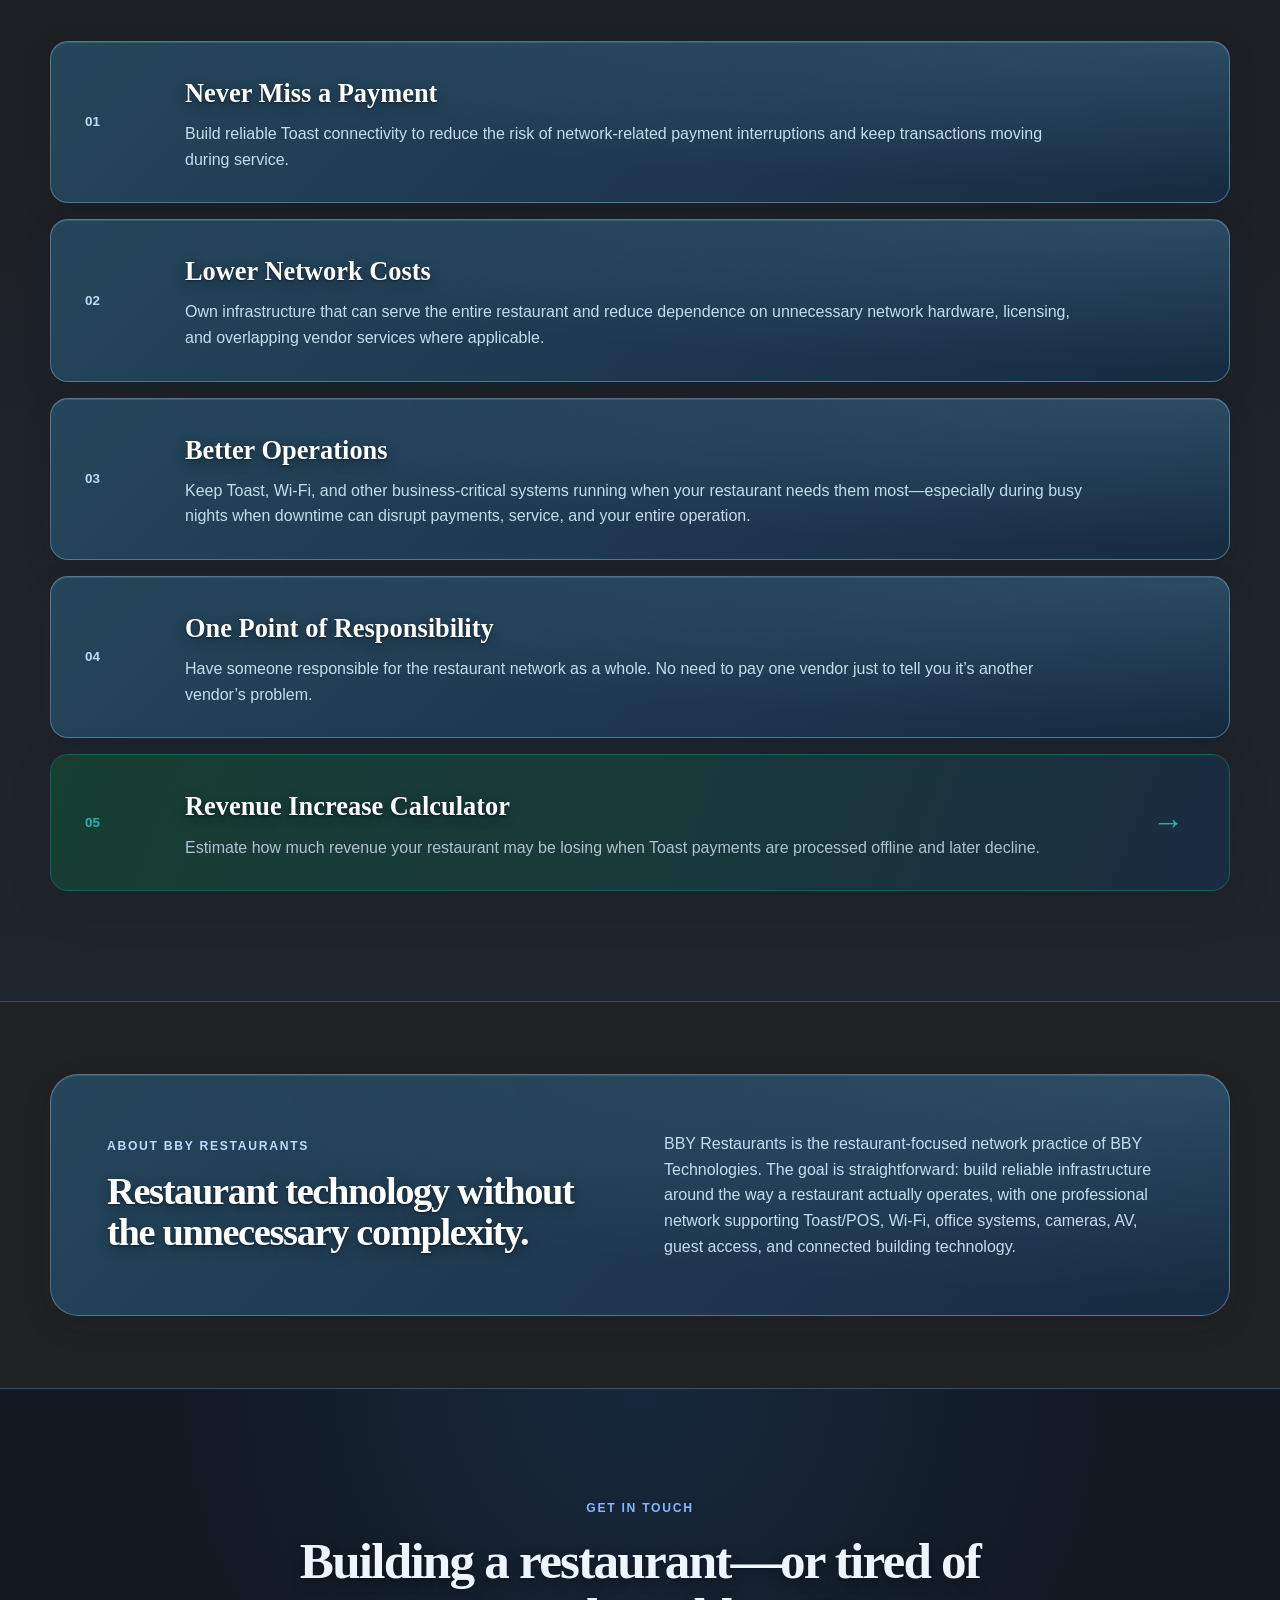
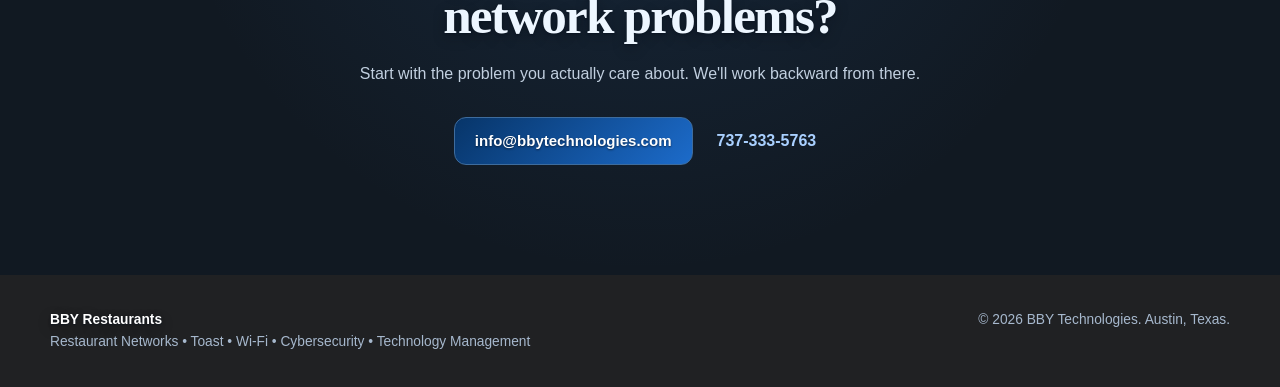
==== commit 94e7215e: "Add files via upload" ====
--- a/index.html
+++ b/index.html
@@ -1,15 +1,12 @@
 <!DOCTYPE html>
 <html lang="en">
 <head>
-  <meta charset="UTF-8" />
+  <meta http-equiv="Content-Security-Policy" content="default-src 'none'; script-src 'self'; style-src 'self'; img-src 'self'; font-src 'self'; connect-src 'none'; object-src 'none'; base-uri 'none'; form-action 'none'; frame-src 'none'"><meta name="referrer" content="no-referrer"><meta charset="UTF-8" />
   <meta name="viewport" content="width=device-width, initial-scale=1.0" />
   <meta name="description" content="BBY Restaurants designs and manages reliable restaurant networks for POS, Wi-Fi, security, AV, office systems, and connected restaurant technology." />
   <title>BBY Restaurants | Restaurant Network Design & Management</title>
-  <link rel="preconnect" href="https://fonts.googleapis.com" />
-  <link rel="preconnect" href="https://fonts.gstatic.com" crossorigin />
-  <link href="https://fonts.googleapis.com/css2?family=Inter:wght@400;500;600;700&family=Playfair+Display:wght@600;700&display=swap" rel="stylesheet" />
-  <link rel="stylesheet" href="styles.css" />
-</head>
+  <link rel="stylesheet" href="fonts.css"><link rel="stylesheet" href="styles.css" />
+<meta name="theme-color" content="#202123"><link rel="stylesheet" href="dark.css"><noscript><link rel="stylesheet" href="no-script.css"></noscript></head>
 <body>
   <header class="site-header">
     <a class="brand" href="index.html#top" aria-label="BBY Technologies home">
@@ -20,11 +17,11 @@
     <button class="menu-button" type="button" aria-expanded="false" aria-controls="site-nav">Menu</button>
 
     <nav id="site-nav" class="site-nav" aria-label="Primary navigation">
-      <a href="index.html#top">Home</a>
+
       <a href="index.html#services">What We Do</a>
       <a href="index.html#how-you-win">How You Win</a>
       <a href="revenue-calculator.html">Increase Revenue</a>
-      <a href="index.html#about">About</a>
+      <a href="how-tos.html">How To</a>
       <a class="nav-contact" href="index.html#contact">Contact</a>
     </nav>
   </header>
@@ -32,26 +29,7 @@
   <main id="top">
     <section class="hero section-shell">
       <div class="hero-blob" aria-hidden="true">
-        <svg viewBox="0 0 1600 900" preserveAspectRatio="none" role="presentation">
-          <defs>
-            <linearGradient id="heroBlobGradient" x1="0" y1="0" x2="1" y2="1">
-              <stop offset="0%" stop-color="#c9dcff" stop-opacity="0.70" />
-              <stop offset="42%" stop-color="#91b9ff" stop-opacity="0.58" />
-              <stop offset="72%" stop-color="#a9c8ff" stop-opacity="0.48" />
-              <stop offset="100%" stop-color="#e4eeff" stop-opacity="0.35" />
-            </linearGradient>
-            <radialGradient id="heroBlobGlow" cx="48%" cy="50%" r="62%">
-              <stop offset="0%" stop-color="#79aaff" stop-opacity="0.30" />
-              <stop offset="60%" stop-color="#9fc2ff" stop-opacity="0.12" />
-              <stop offset="100%" stop-color="#dfeaff" stop-opacity="0" />
-            </radialGradient>
-            <filter id="heroBlobSoft" x="-15%" y="-15%" width="130%" height="130%">
-              <feGaussianBlur stdDeviation="10" />
-            </filter>
-          </defs>
-          <path class="blob-glow" d="M122,242 C205,79 381,44 526,135 C646,210 692,323 835,287 C967,254 1035,133 1177,157 C1303,178 1341,302 1431,355 C1528,412 1580,499 1547,591 C1510,694 1399,714 1288,741 C1136,779 1051,886 889,851 C751,822 687,701 557,719 C421,738 335,829 210,798 C91,768 40,671 74,570 C101,490 55,373 122,242 Z" fill="url(#heroBlobGlow)" filter="url(#heroBlobSoft)" />
-          <path class="blob-main" d="M139,219 C222,68 389,59 526,145 C646,220 704,323 839,285 C966,249 1037,137 1171,162 C1292,184 1324,302 1413,353 C1512,410 1569,493 1534,583 C1498,676 1398,703 1284,730 C1134,767 1052,870 892,839 C757,813 690,697 559,713 C426,730 346,814 220,787 C103,762 49,668 81,573 C108,491 70,347 139,219 Z" fill="url(#heroBlobGradient)" />
-        </svg>
+        <img class="hero-aurora-art" src="assets/hero-aurora.webp" alt="" width="1440" height="810" decoding="async" fetchpriority="high" />
       </div>
       <div class="hero-copy reveal">
         <p class="eyebrow">Restaurant network design & management</p>
@@ -67,20 +45,31 @@
 
     </section>
 
+    <section class="content-section clients-section section-shell">
+      <div class="section-heading centered reveal">
+        <p class="eyebrow">Our Favorite Clients</p>
+        <h2>Businesses we’re proud to support.</h2>
+      </div>
+      <div class="client-logo-grid reveal">
+        <div class="client-logo-card"><span class="client-mark angels-mark"><img src="assets/Angels.webp" alt="Angel's Icehouse"  width="900" height="600" loading="lazy" decoding="async" /></span></div>
+        <div class="client-logo-card"><span class="client-mark korrect-mark"><img class="korrect-logo" src="assets/Korrect.webp" alt="Korrect Fitness" width="800" height="204" loading="lazy" decoding="async" /></span></div>
+      </div>
+    </section>
+
     <section id="services" class="content-section section-shell">
       <div class="section-heading reveal">
         <p class="eyebrow">What we do</p>
-        <h2>The network behind your restaurant.</h2>
+        <h2>The network and security behind your restaurant technology.</h2>
       </div>
       <div class="restaurant-network-graphic reveal">
-        <img src="Restaurant_Network.png" alt="BBY Restaurants professional network connecting POS and Toast, guest Wi-Fi, office and admin, security cameras, and audio/video systems." />
+        <a class="network-image-link" href="restaurant-diagram.html" target="_blank" rel="noopener" aria-label="View larger restaurant network graphic (opens in new tab)"><svg class="restored-network-diagram" viewBox="0 0 1670 942" role="img" aria-label="Connected restaurant: Payments and Orders, Guest Wi-Fi, Cameras and Security, Speakers and Screens, Office and Staff. Designed. Secured. Managed." xmlns="http://www.w3.org/2000/svg"><image href="assets/restaurant-original-preserved.png" width="1670" height="942"/><rect x="108" y="292" width="220" height="38" fill="#001430"/><text x="218.0" y="311.0" dominant-baseline="middle" text-anchor="middle" fill="#f4f9ff" font-family="Arial, Helvetica, sans-serif" font-size="22" font-weight="500">Payments &amp; Orders</text><rect x="804" y="99" width="138" height="37" fill="#001430"/><text x="873.0" y="117.5" dominant-baseline="middle" text-anchor="middle" fill="#f4f9ff" font-family="Arial, Helvetica, sans-serif" font-size="22" font-weight="500">Guest Wi-Fi</text><rect x="1374" y="119" width="233" height="40" fill="#001430"/><text x="1490.5" y="139.0" dominant-baseline="middle" text-anchor="middle" fill="#f4f9ff" font-family="Arial, Helvetica, sans-serif" font-size="22" font-weight="500">Cameras &amp; Security</text><rect x="1450" y="247" width="186" height="40" fill="#001430"/><text x="1543.0" y="267.0" dominant-baseline="middle" text-anchor="middle" fill="#f4f9ff" font-family="Arial, Helvetica, sans-serif" font-size="22" font-weight="500">Speakers &amp; Screens</text><rect x="1448" y="514" width="160" height="39" fill="#001430"/><text x="1528.0" y="533.5" dominant-baseline="middle" text-anchor="middle" fill="#f4f9ff" font-family="Arial, Helvetica, sans-serif" font-size="22" font-weight="500">Office &amp; Staff</text><rect x="706" y="745" width="365" height="39" fill="#001430"/><text x="888.5" y="764.5" dominant-baseline="middle" text-anchor="middle" fill="#f4f9ff" font-family="Arial, Helvetica, sans-serif" font-size="22" font-weight="500">Designed. Secured. Managed.</text></svg><span class="network-image-hint">View larger ↗</span></a>
       </div>
 
       <div class="pillar-grid">
-        <article class="pillar-card reveal"><img class="service-image-icon" src="toast_icon.png" alt="POS and Toast icon" /><h3>POS &amp; Toast Networks</h3><p>Reliable connectivity for terminals, handhelds, KDS systems, printers, and payment devices.</p></article>
-        <article class="pillar-card reveal"><img class="service-image-icon" src="pro_wifi.png" alt="Professional Wi-Fi icon" /><h3>Professional Wi-Fi</h3><p>Office systems, staff connectivity, and secure guest Wi-Fi.</p></article>
-        <article class="pillar-card reveal"><img class="service-image-icon" src="cybernetwork_icon.png" alt="Network and cybersecurity icon" /><h3>Network &amp; Cybersecurity</h3><p>Segmentation, guest isolation, firewall controls, monitoring, and practical protection for restaurant systems.</p></article>
-        <article class="pillar-card reveal"><img class="service-image-icon" src="connectedrestaurant_icon.png" alt="Connected restaurant icon" /><h3>Connected Restaurant</h3><p>Connect cameras, AV, HVAC, and other building systems to one professionally designed restaurant network.</p></article>
+        <article class="pillar-card reveal"><img class="service-image-icon" src="assets/toast_icon.webp" alt="POS and Toast icon"  width="324" height="216" loading="lazy" decoding="async" /><h3>POS &amp; Toast Networks</h3><p>Reliable connectivity for terminals, handhelds, KDS systems, printers, and payment devices.</p></article>
+        <article class="pillar-card reveal"><img class="service-image-icon" src="assets/pro_wifi.webp" alt="Professional Wi-Fi icon"  width="324" height="216" loading="lazy" decoding="async" /><h3>Professional Wi-Fi</h3><p>Office systems, staff connectivity, and secure guest Wi-Fi.</p></article>
+        <article class="pillar-card reveal"><img class="service-image-icon" src="assets/cybernetwork_icon.webp" alt="Network and cybersecurity icon"  width="324" height="216" loading="lazy" decoding="async" /><h3>Network &amp; Cybersecurity</h3><p>Segmentation, guest isolation, firewall controls, monitoring, and practical protection for restaurant systems.</p></article>
+        <article class="pillar-card reveal"><img class="service-image-icon" src="assets/connectedrestaurant_icon.webp" alt="Connected restaurant icon"  width="324" height="216" loading="lazy" decoding="async" /><h3>Connected Restaurant</h3><p>Connect cameras, AV, HVAC, and other building systems to one professionally designed restaurant network.</p></article>
       </div>
     </section>
 
@@ -134,15 +123,7 @@
 
 
 
-    <section class="content-section clients-section section-shell">
-      <div class="section-heading centered reveal">
-        <p class="eyebrow">Our Favorite Clients</p>
-        <h2>Businesses we’re proud to support.</h2>
-      </div>
-      <div class="client-logo-grid reveal">
-        <div class="client-logo-card"><img src="Angels.png" alt="Angel's Icehouse" /></div>
-      </div>
-    </section>
+
 
     <section id="about" class="content-section about-section section-shell">
       <div class="about-card reveal">
--- a/fonts.css
+++ b/fonts.css
@@ -0,0 +1,49 @@
+/* Self-hosted Google Fonts, SIL Open Font License. See font-licenses/. */
+@font-face {
+  font-family: 'Inter';
+  font-style: normal;
+  font-weight: 400;
+  font-display: swap;
+  src: url(fonts/inter-latin.woff2) format('woff2');
+  unicode-range: U+0000-00FF, U+0131, U+0152-0153, U+02BB-02BC, U+02C6, U+02DA, U+02DC, U+0304, U+0308, U+0329, U+2000-206F, U+20AC, U+2122, U+2191, U+2193, U+2212, U+2215, U+FEFF, U+FFFD;
+}
+@font-face {
+  font-family: 'Inter';
+  font-style: normal;
+  font-weight: 500;
+  font-display: swap;
+  src: url(fonts/inter-latin.woff2) format('woff2');
+  unicode-range: U+0000-00FF, U+0131, U+0152-0153, U+02BB-02BC, U+02C6, U+02DA, U+02DC, U+0304, U+0308, U+0329, U+2000-206F, U+20AC, U+2122, U+2191, U+2193, U+2212, U+2215, U+FEFF, U+FFFD;
+}
+@font-face {
+  font-family: 'Inter';
+  font-style: normal;
+  font-weight: 600;
+  font-display: swap;
+  src: url(fonts/inter-latin.woff2) format('woff2');
+  unicode-range: U+0000-00FF, U+0131, U+0152-0153, U+02BB-02BC, U+02C6, U+02DA, U+02DC, U+0304, U+0308, U+0329, U+2000-206F, U+20AC, U+2122, U+2191, U+2193, U+2212, U+2215, U+FEFF, U+FFFD;
+}
+@font-face {
+  font-family: 'Inter';
+  font-style: normal;
+  font-weight: 700;
+  font-display: swap;
+  src: url(fonts/inter-latin.woff2) format('woff2');
+  unicode-range: U+0000-00FF, U+0131, U+0152-0153, U+02BB-02BC, U+02C6, U+02DA, U+02DC, U+0304, U+0308, U+0329, U+2000-206F, U+20AC, U+2122, U+2191, U+2193, U+2212, U+2215, U+FEFF, U+FFFD;
+}
+@font-face {
+  font-family: 'Playfair Display';
+  font-style: normal;
+  font-weight: 600;
+  font-display: swap;
+  src: url(fonts/playfair-latin.woff2) format('woff2');
+  unicode-range: U+0000-00FF, U+0131, U+0152-0153, U+02BB-02BC, U+02C6, U+02DA, U+02DC, U+0304, U+0308, U+0329, U+2000-206F, U+20AC, U+2122, U+2191, U+2193, U+2212, U+2215, U+FEFF, U+FFFD;
+}
+@font-face {
+  font-family: 'Playfair Display';
+  font-style: normal;
+  font-weight: 700;
+  font-display: swap;
+  src: url(fonts/playfair-latin.woff2) format('woff2');
+  unicode-range: U+0000-00FF, U+0131, U+0152-0153, U+02BB-02BC, U+02C6, U+02DA, U+02DC, U+0304, U+0308, U+0329, U+2000-206F, U+20AC, U+2122, U+2191, U+2193, U+2212, U+2215, U+FEFF, U+FFFD;
+}
--- a/styles.css
+++ b/styles.css
@@ -1378,7 +1378,7 @@
   }
 }
 
-.brand-by{display:none;} }
+.brand-by{display:none;}
 
 
 /* How You Win */
--- a/dark.css
+++ b/dark.css
@@ -0,0 +1,189 @@
+/* BBY Restaurants sandbox: same live-site structure, cool charcoal dark mode. */
+:root {
+ color-scheme: dark;
+ --navy-950:#eff7ff; --navy-900:#e6f1ff; --navy-800:#bbd6f3;
+ --ink:#e5eff8; --slate:#b1c1d3; --line:rgba(172,195,221,.24);
+ --blue-600:#71aaff; --blue-400:#9bc8ff; --blue-300:#b9d9ff;
+ --blue-gradient:linear-gradient(135deg,#073569,#1c6bca);
+ --blue-gradient-soft:linear-gradient(135deg,#263a51,#263443);
+ --ice:#25394f; --shadow:0 24px 70px rgba(0,0,0,.25);
+}
+html{scroll-padding-top:110px}
+body{background:#202123;color:var(--ink)}
+.site-header{background:rgba(32,33,35,.96);border-color:#484b50;box-shadow:0 10px 30px #0002}
+.brand-mark,h1,h2,h3,.site-footer strong{color:#eff7ff}
+.brand-name{color:#afbdd0}
+.site-nav a:hover{color:#9dc9ff}
+.nav-contact,.button-primary{background:var(--blue-gradient);color:#f7fbff;box-shadow:0 10px 24px #0054b326}
+.nav-contact:hover,.button-primary:hover{background:linear-gradient(135deg,#114d89,#287bdb)}
+.button-secondary{background:#121416;color:#e6eff8;border-color:#32363a}
+.button-secondary:hover{background:#2b333e;border-color:#5f7d9e}
+.menu-button{color:#d9eaff}
+.hero-blob{opacity:1}
+#heroBlobGradient stop:nth-child(1){stop-color:#263e5c;stop-opacity:1}
+#heroBlobGradient stop:nth-child(2){stop-color:#385b82;stop-opacity:1}
+#heroBlobGradient stop:nth-child(3){stop-color:#1c304b;stop-opacity:1}
+#heroBlobGradient stop:nth-child(4){stop-color:#343e4e;stop-opacity:.94}
+#heroBlobGlow stop{stop-color:#5c85bd}
+.hero-blob .blob-main,.hero-blob .blob-glow{animation:none}
+.hero-text{color:#eff5fc;text-shadow:0 1px 3px #14223580}
+.eyebrow,.card-number{color:#84b7ff}
+.section-heading::after{background:linear-gradient(90deg,#3166a6,#90c7ff)}
+.pillar-card,.project-card{background:linear-gradient(155deg,#171a1e,#222a33);border-color:#454b53;box-shadow:0 14px 45px #0002}
+.pillar-card:hover,.project-card:hover{border-color:#6e9bd1;box-shadow:0 22px 52px #0003}
+#services .service-image-icon{filter:invert(1) hue-rotate(180deg) brightness(1.45);mix-blend-mode:screen}
+.restaurant-network-graphic{background:#111923;border-color:#3e5269;box-shadow:0 22px 60px #0003}
+.win-section{background:linear-gradient(180deg,#1a1d21,#20262d);border-color:#3e4651}
+.win-card{background:linear-gradient(135deg,#25374b,#26333f)!important;border-color:#445a73!important;box-shadow:0 14px 45px #0002}
+.win-card:hover{border-color:#7099c8!important;box-shadow:0 22px 52px #0003}
+.win-number{color:#8bbcff}
+/* Revenue calculator CTA: green → teal → navy, matching the supplied reference. */
+.win-card-link{background:linear-gradient(112deg,#173e32 0%,#183a3a 48%,#1b2b40 100%)!important;border-color:#195e60!important}
+.win-card-link:hover{border-color:#39a99b!important;box-shadow:0 22px 52px #001c1b33!important}
+.win-card-link .win-number,.win-card-link .win-arrow{color:#21b8aa!important}
+.win-card-link:focus-visible{outline:3px solid #70ddc5;outline-offset:5px}
+.about-card{background:linear-gradient(135deg,#293c53,#26323e);border-color:#4a6078}
+.client-logo-card{background:transparent}
+.contact-section{background:radial-gradient(circle at 50% 0%,#2d65a533,transparent 60%),#111922;border-top:1px solid #3b4e64}
+.contact-inner h2{color:#edf6ff}
+.contact-inner>p:not(.eyebrow){color:#c1cfdf}
+.button-light{background:var(--blue-gradient);color:#fff;border-color:#3e6c9d}
+.button-light:hover{background:#235f9e}
+.text-link{color:#a9d0ff}
+.site-footer{color:#a6b8cd}
+.calculator-hero:before{background:radial-gradient(circle at 42% 42%,#526f995c,#344a6466 52%,#26344333)}
+.calculator-hero-stat{background:linear-gradient(145deg,#252f3b,#1b222a);border-color:#4a6078}
+.calculator-section{background:linear-gradient(180deg,#181c21,#20262d);border-color:#414b58}
+.calculator-shell{background:linear-gradient(135deg,#273b51,#27343f);border-color:#4a627e}
+.calculator-control-panel,.revenue-results-panel,.calculator-placeholder{background:#171e27;border-color:#455c75;box-shadow:0 16px 42px #0002}
+.calculator-value-badge{background:var(--blue-gradient);color:#fff}
+.calculator-control-label,.bby-estimate-label,.tips-results-heading span{color:#96c3ff}
+.calculator-slider{background:linear-gradient(90deg,#9fcaff,#3477cd)}
+.calculator-slider::-webkit-slider-thumb{background:#f3f8ff;border-color:#3e83df;box-shadow:0 5px 16px #0004}
+.calculator-slider::-moz-range-thumb{background:#f3f8ff;border-color:#3e83df}
+.revenue-result{border-top-color:#3c4d62}
+.revenue-result strong{color:#e8f3ff}
+.revenue-result:last-child strong{color:#94c4ff}
+.calculator-explainer-grid article{background:linear-gradient(150deg,#171c22,#222d3a);border-color:#45586e}
+.active-nav-link{color:#9fcbff!important}
+/* Comfortable keyboard focus and reliable content if JS/animations are unavailable. */
+a:focus-visible,button:focus-visible,input:focus-visible{outline:3px solid #a6ceff;outline-offset:5px}
+.reveal{opacity:1;transform:none}
+@media(max-width:860px){.site-nav{background:#1a212b;border-color:#4d627c;box-shadow:0 16px 40px #0005}.site-nav a:hover{background:#293c51}.site-header{backdrop-filter:none}}
+@media(max-width:560px){html{scroll-padding-top:95px}.brand-name{display:inline}.brand-by{display:none}.hero-text{font-size:1.05rem}.revenue-result{gap:16px;flex-wrap:wrap}.revenue-result strong{overflow-wrap:anywhere;font-size:clamp(1.45rem,6vw,2.4rem)}.tips-results-heading{flex-wrap:wrap;gap:0}.bby-estimate-label{position:static;display:block;text-align:right;margin-top:15px}.calculator-control-panel{position:relative}}
+/* Monthly dollar results stay blue; annual totals are green. */
+#monthly-revenue-lost,#monthly-tips-lost{color:#94c4ff}
+#annual-revenue-lost,#annual-tips-lost{color:#67d6a2}
+
+/* Client marks share the same blue treatment while preserving original artwork. */
+.client-logo-card img{filter:brightness(0) saturate(100%) invert(51%) sepia(90%) saturate(2100%) hue-rotate(190deg) brightness(122%) contrast(101%) saturate(.82) drop-shadow(0 3px 14px #379cff30)}
+.client-logo-card .korrect-logo{width:100%;height:auto;max-height:150px}
+
+/* Static organic calculator backdrop; no animation, image download, or filter work. */
+.calculator-hero{grid-template-columns:1fr;isolation:isolate}
+.calculator-hero:before{display:none}
+.calculator-hero>.reveal{position:relative;z-index:1;max-width:850px}
+.calculator-blob{position:absolute;z-index:0;pointer-events:none;right:-16%;top:30px;width:100%;height:calc(100% - 50px)}
+@media(max-width:700px){.calculator-blob{right:-35%;top:45px;width:145%;height:calc(100% - 65px)}}
+/* Calculator's outer block matches the personal dashboard Home ice-blue panels. */
+.calculator-shell{background:radial-gradient(ellipse at 100% 0%,#88d9f12b,transparent 65%),linear-gradient(135deg,#25465a,#1d354d 62%,#172b40);border-color:#8ecde765;box-shadow:inset 0 1px #c7f1ff20,0 10px 30px #08172520}
+.calculator-intro .eyebrow{color:#b8dcff}
+.calculator-intro>p:not(.eyebrow){color:#c4ddec}
+/* Requested Home outcome cards (01–04) and About block share the same foundation. */
+.win-card:not(.win-card-link),.about-card{background:radial-gradient(ellipse at 100% 0%,#88d9f12b,transparent 65%),linear-gradient(135deg,#25465a,#1d354d 62%,#172b40)!important;border-color:#8ecde765!important;box-shadow:inset 0 1px #c7f1ff20,0 10px 30px #08172520}
+.win-card:not(.win-card-link) p,.about-card p:not(.eyebrow){color:#c4ddec}
+.win-card:not(.win-card-link) .win-number,.about-card .eyebrow{color:#b8dcff}
+
+/* PHP dashboard card palette, with a teal rim on every edge rather than one-sided. */
+.pillar-card,.calculator-explainer-grid article{background:radial-gradient(ellipse at center,#172b40 5%,#1d354d 58%,#28586a 100%);border-color:#85d7e766;box-shadow:inset 0 0 0 1px #b6ecf514,0 14px 45px #0002}
+.pillar-card p,.calculator-explainer-grid article p{color:#c4ddec}
+.calculator-explainer-grid article>span{color:#b8dcff}
+.how-tos-page{min-height:calc(100vh - 210px);padding-top:95px;padding-bottom:100px}
+.how-tos-heading{max-width:800px;margin-bottom:40px}
+.how-tos-heading h1{font-size:clamp(3.5rem,7vw,6rem)}
+.how-tos-lead{color:#c4ddec;font-size:1.15rem}
+.how-tos-empty{max-width:850px;padding:40px;border:1px solid #85d7e766;border-radius:24px;background:radial-gradient(ellipse at center,#172b40 5%,#1d354d 58%,#28586a 100%)}
+.how-tos-empty h2{font-size:clamp(1.6rem,4vw,2.3rem)}
+.how-tos-empty p{color:#c4ddec;margin-bottom:28px}
+@media(max-width:560px){.how-tos-page{padding-top:65px;padding-bottom:65px}.how-tos-empty{padding:26px}}
+
+/* Static iridescent mesh art inspired by the supplied Unifi slide; no runtime effect. */
+.hero-blob{height:720px;top:10px}
+.hero-aurora-art{display:block;width:100%;height:100%;object-fit:fill;opacity:.86}
+.hero-blob:after{content:"";position:absolute;inset:0;background:linear-gradient(90deg,#202123b8 0%,#20212380 38%,#20212300 68%);pointer-events:none}
+@media(max-width:700px){.hero-aurora-art{object-fit:cover;object-position:40% center;opacity:.55}.hero-blob:after{background:linear-gradient(90deg,#20212399,#20212355 70%,transparent)}}
+/* Header surface shares the dashboard-inspired ice-blue foundation. */
+.site-header{background:radial-gradient(ellipse at 100% 0%,#88d9f12b,transparent 65%),linear-gradient(135deg,#25465a,#1d354d 62%,#172b40);border-color:#8ecde765;box-shadow:inset 0 1px #c7f1ff20,0 10px 30px #08172520;backdrop-filter:none}
+.site-header .brand-name,.site-header .site-nav>a:not(.nav-contact){color:#d3e9f8}
+@media(max-width:860px){.site-nav{background:linear-gradient(135deg,#25465a,#172b40);border-color:#8ecde765}}
+
+/* Home header/hero boundary mirrors the fine full-width revenue-page divider. */
+.hero:after{display:block;position:absolute;left:50%;right:auto;top:auto;bottom:0;width:100vw;height:1px;transform:translateX(-50%);border:0;border-radius:0;background:#414b58;box-shadow:none;z-index:0;pointer-events:none}
+.calculator-aurora{position:absolute;z-index:0;pointer-events:none;right:-16%;top:10px;width:110%;height:calc(100% - 20px)}
+.calculator-aurora img{display:block;width:100%;height:100%;object-fit:fill;opacity:.83}
+.calculator-aurora:after{content:"";position:absolute;inset:0;background:linear-gradient(90deg,#202123c9 0%,#20212388 37%,#20212300 72%)}
+@media(max-width:700px){.calculator-aurora{right:-30%;width:140%}.calculator-aurora img{object-fit:cover;object-position:45% center;opacity:.48}.calculator-aurora:after{background:linear-gradient(90deg,#20212399,#20212366 65%,#20212322)}}
+/* Crisp foreground typography without dimming the approved artwork. */
+.hero-copy h1,.calculator-hero h1{color:#fff;text-shadow:0 2px 2px #07111e99,0 7px 24px #03091266}
+.hero-copy .hero-text,.calculator-lead{color:#f4f9ff;text-shadow:0 1px 2px #030912cc,0 3px 12px #03091280}
+.hero-copy .eyebrow,.calculator-hero .eyebrow{color:#b8dcff;text-shadow:0 1px 3px #030912aa}
+
+/* Compact How To header art and matching full-width section divider. */
+.how-tos-page{padding-top:40px}
+.how-tos-heading{position:relative;isolation:isolate;max-width:none;padding-block:45px 58px;margin-bottom:48px}
+.how-tos-heading h1,.how-tos-lead{position:relative;z-index:1}
+.how-tos-heading h1{color:#fff;text-shadow:0 2px 2px #07111e99,0 7px 24px #03091266}
+.how-tos-lead{color:#f4f9ff;text-shadow:0 1px 2px #030912cc}
+.how-tos-heading:after{content:"";position:absolute;left:50%;bottom:0;transform:translateX(-50%);width:100vw;height:1px;background:#414b58}
+.how-to-aurora{position:absolute;inset:-45px -10% 0 10%;z-index:0;pointer-events:none;overflow:hidden}
+.how-to-aurora img{width:100%;height:100%;object-fit:fill;opacity:.75}
+.how-to-aurora:after{content:"";position:absolute;inset:0;background:linear-gradient(90deg,#202123aa,transparent 75%)}
+@media(max-width:700px){.how-tos-page{padding-top:25px}.how-tos-heading{padding-block:35px 48px}.how-to-aurora{inset:-20px -35% 0 -20%}.how-to-aurora img{opacity:.45}}
+/* Original logo alpha masks preserve exact brand artwork; reuse existing aurora texture. */
+.client-mark{position:relative;display:block;filter:drop-shadow(0 2px 13px #359dff38)}
+.angels-mark{width:225px;height:150px}
+.korrect-mark{width:280px;height:71.4px}
+.client-mark img{width:100%!important;height:100%;max-height:none!important;object-fit:contain}
+@supports (mask-image:url("assets/Angels.webp")){
+.client-mark:after{content:"";position:absolute;inset:0;background:linear-gradient(120deg,#a7e5ffcc,#69baffaa 45%,#a7e5ffcc),url("assets/hero-aurora.webp") center/160% auto,#50a4ef;mask-repeat:no-repeat;mask-position:center;mask-size:contain;pointer-events:none}
+.angels-mark:after{mask-image:url("assets/Angels.webp")}
+.korrect-mark:after{mask-image:url("assets/Korrect.webp")}
+}
+/* Center the About block evenly between neighboring section boundaries. */
+#about{padding-block:72px}
+#about+.contact-section{margin-top:0}
+.about-card{grid-template-columns:1fr 1fr;align-items:center;gap:48px}
+@media(max-width:900px){.about-card{grid-template-columns:1fr;gap:28px}}
+@media(max-width:560px){#about{padding-block:48px}.about-card{padding:30px}}
+/* Transparent restaurant cutaway integrates directly with the site, without a frame. */
+#services .restaurant-network-graphic{background:transparent;border:0;border-radius:0;box-shadow:none;overflow:visible}
+#services .restaurant-network-graphic img{border-radius:0;object-fit:contain}
+
+.network-image-link{display:block;color:#b8dcff;text-decoration:none;border-radius:12px}
+.network-image-hint{display:none;text-align:center;font-size:.85rem;margin-top:10px;text-decoration:underline;text-underline-offset:4px}
+@media(max-width:700px){.network-image-hint{display:block}}
+/* Shared crisp-white foreground treatment; colored accents and muted copy stay distinct. */
+:root{--white-pop-shadow:0 1px 2px #07111e99,0 4px 14px #03091255;--white-pop-small-shadow:0 1px 2px #03091299}
+h1,h2,h3,.brand-mark,.site-footer strong{color:#fff;text-shadow:var(--white-pop-shadow)}
+.site-header .brand-name,.site-header .site-nav>a:not(.nav-contact):not(.active-nav-link),.menu-button{color:#f4f9ff;text-shadow:var(--white-pop-small-shadow)}
+.button,.button-primary,.button-secondary,.button-light,.nav-contact,.calculator-value-badge{color:#fff;text-shadow:var(--white-pop-small-shadow)}
+.hero-copy .hero-text,.calculator-lead,.how-tos-lead{color:#f4f9ff;text-shadow:0 1px 2px #030912cc,0 3px 12px #03091280}
+
+/* Alternate compact sculpted How To art, natural proportions preserved. */
+.how-to-aurora img{object-fit:contain;object-position:right center}
+/* Keep the entire alternate sculpture inside the header with breathing room. */
+.how-to-aurora{inset:-25px 25px 10px 10%;overflow:visible}
+@media(max-width:700px){.how-to-aurora{inset:-10px 5px 8px -20%}}
+
+/* The folded How To form extends across the right two-thirds, without distortion. */
+.how-to-aurora{inset:-25px 25px 10px 35%}
+@media(max-width:700px){.how-to-aurora{inset:-10px 0 8px -15%}}
+/* Matched, restrained result glows: blue monthly and green annual remain distinct. */
+#monthly-revenue-lost,#monthly-tips-lost{text-shadow:0 1px 2px #07111e99,0 0 12px #65aaff55,0 0 24px #3d8aff26}
+#annual-revenue-lost,#annual-tips-lost{text-shadow:0 1px 2px #07111e99,0 0 12px #56dba355,0 0 24px #2bc58b26}
+
+.restored-network-diagram{display:block;width:100%;height:auto}
+.diagram-view-page{margin:0;padding:20px;background:#202123}
+.diagram-view-page main{max-width:1670px;margin:auto}
+.diagram-back{display:inline-block;margin-bottom:20px;color:#b8dcff}
+@media(max-width:700px){.diagram-view-page .restored-network-diagram{min-width:1000px}.diagram-view-page{overflow-x:auto}}
--- a/no-script.css
+++ b/no-script.css
@@ -0,0 +1,5 @@
+/* Progressive-enhancement fallback: navigation stays usable without JavaScript. */
+.menu-button{display:none}
+@media(max-width:860px){.site-header{flex-wrap:wrap}.site-nav{position:static;display:flex;flex-direction:row;flex-wrap:wrap;width:100%;margin-top:12px;box-shadow:none}.site-nav a{padding:8px}}
+/* Without scripts the range controls cannot update the fixed default example. */
+.calculator-slider{display:none}.calculator-control-panel::after{content:"Default example shown. Enable JavaScript to adjust.";display:block;margin-top:18px;color:#b1c1d3;font-size:.82rem}
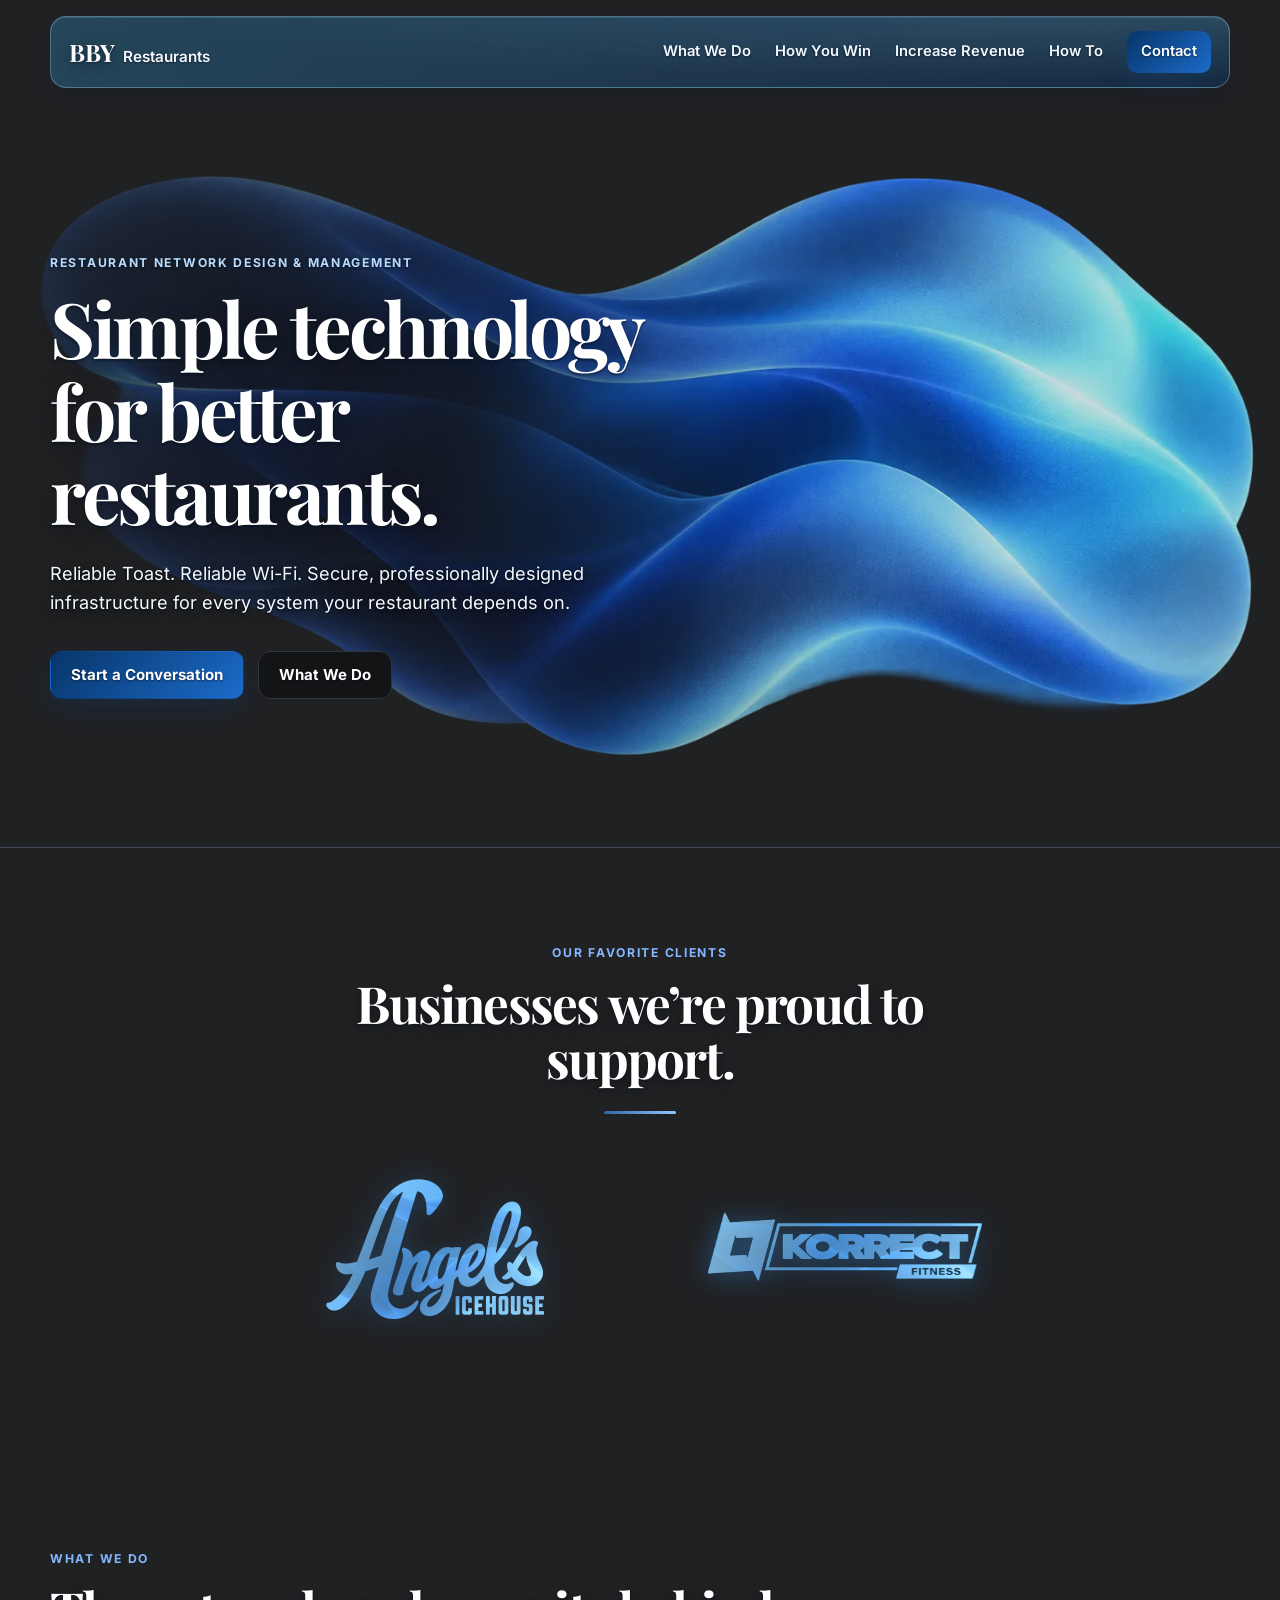
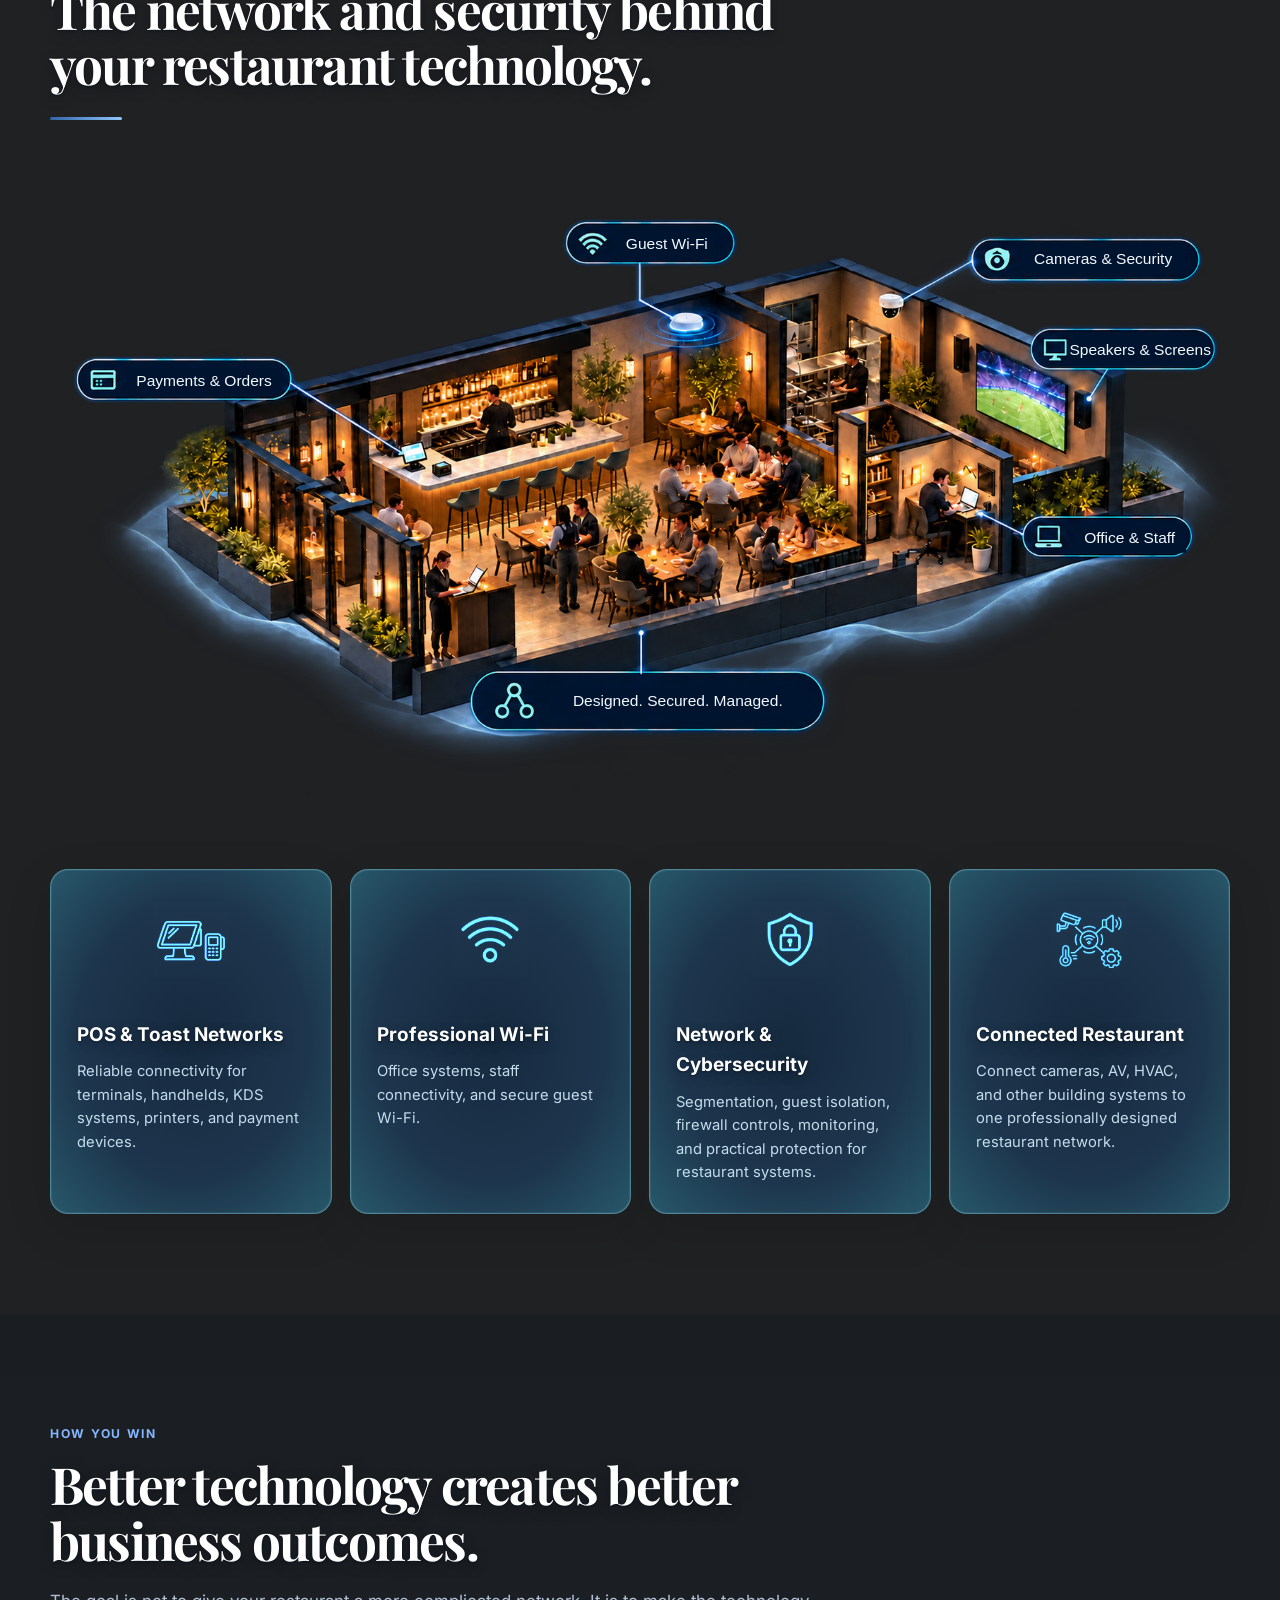
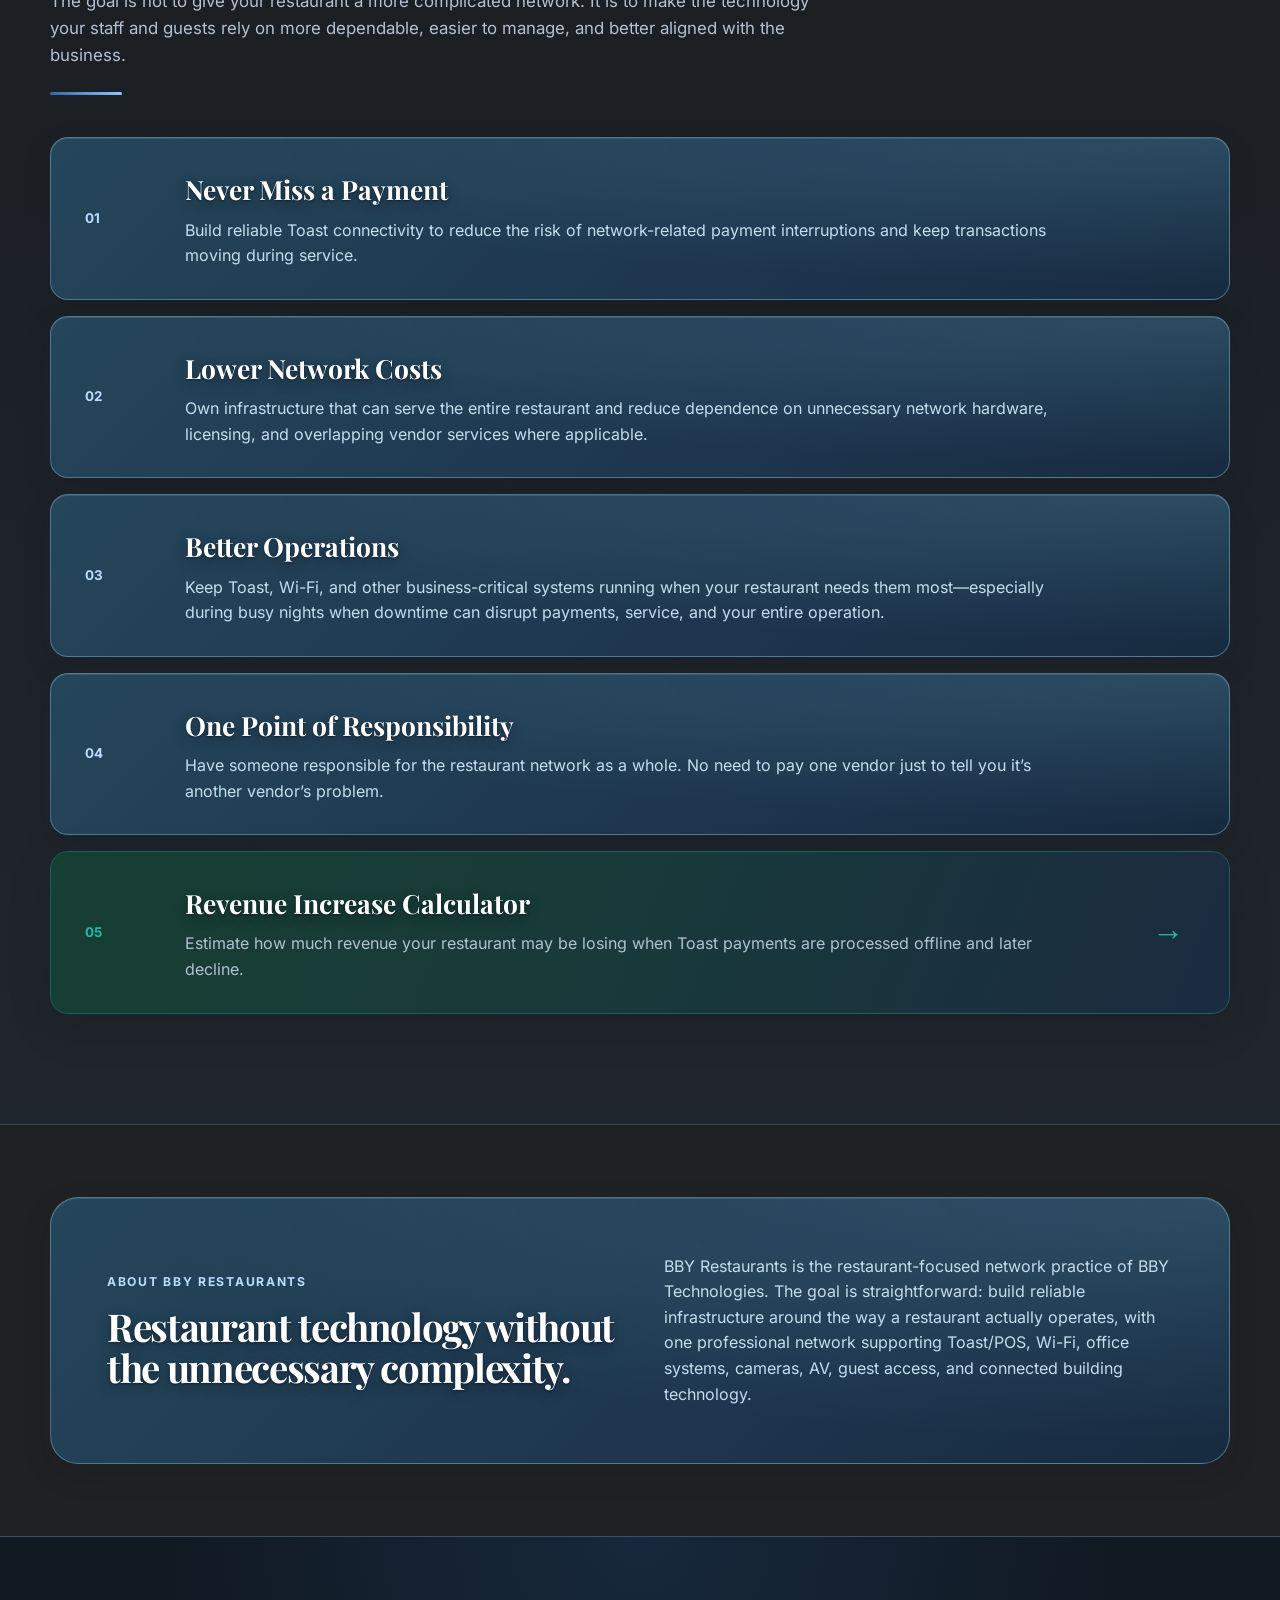
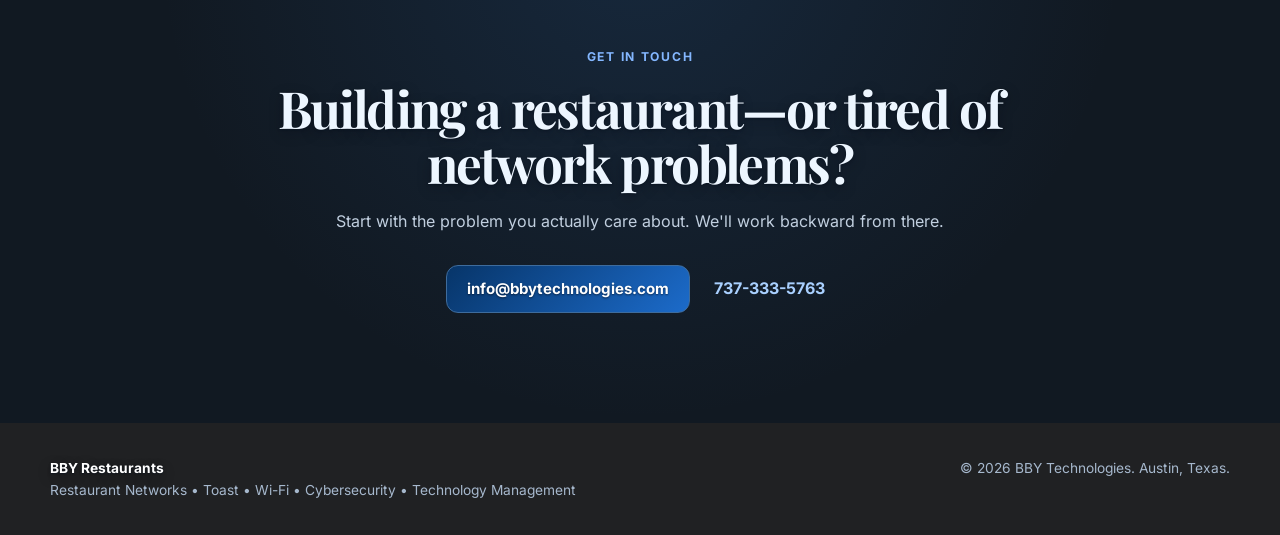
==== commit cd000a4e: "Add files via upload" ====
--- a/index.html
+++ b/index.html
@@ -29,7 +29,7 @@
   <main id="top">
     <section class="hero section-shell">
       <div class="hero-blob" aria-hidden="true">
-        <img class="hero-aurora-art" src="assets/hero-aurora.webp" alt="" width="1440" height="810" decoding="async" fetchpriority="high" />
+        <img class="hero-aurora-art" src="assets--hero-aurora.webp" alt="" width="1440" height="810" decoding="async" fetchpriority="high" />
       </div>
       <div class="hero-copy reveal">
         <p class="eyebrow">Restaurant network design & management</p>
@@ -51,8 +51,8 @@
         <h2>Businesses we’re proud to support.</h2>
       </div>
       <div class="client-logo-grid reveal">
-        <div class="client-logo-card"><span class="client-mark angels-mark"><img src="assets/Angels.webp" alt="Angel's Icehouse"  width="900" height="600" loading="lazy" decoding="async" /></span></div>
-        <div class="client-logo-card"><span class="client-mark korrect-mark"><img class="korrect-logo" src="assets/Korrect.webp" alt="Korrect Fitness" width="800" height="204" loading="lazy" decoding="async" /></span></div>
+        <div class="client-logo-card"><span class="client-mark angels-mark"><img src="assets--Angels.webp" alt="Angel's Icehouse"  width="900" height="600" loading="lazy" decoding="async" /></span></div>
+        <div class="client-logo-card"><span class="client-mark korrect-mark"><img class="korrect-logo" src="assets--Korrect.webp" alt="Korrect Fitness" width="800" height="204" loading="lazy" decoding="async" /></span></div>
       </div>
     </section>
 
@@ -62,14 +62,14 @@
         <h2>The network and security behind your restaurant technology.</h2>
       </div>
       <div class="restaurant-network-graphic reveal">
-        <a class="network-image-link" href="restaurant-diagram.html" target="_blank" rel="noopener" aria-label="View larger restaurant network graphic (opens in new tab)"><svg class="restored-network-diagram" viewBox="0 0 1670 942" role="img" aria-label="Connected restaurant: Payments and Orders, Guest Wi-Fi, Cameras and Security, Speakers and Screens, Office and Staff. Designed. Secured. Managed." xmlns="http://www.w3.org/2000/svg"><image href="assets/restaurant-original-preserved.png" width="1670" height="942"/><rect x="108" y="292" width="220" height="38" fill="#001430"/><text x="218.0" y="311.0" dominant-baseline="middle" text-anchor="middle" fill="#f4f9ff" font-family="Arial, Helvetica, sans-serif" font-size="22" font-weight="500">Payments &amp; Orders</text><rect x="804" y="99" width="138" height="37" fill="#001430"/><text x="873.0" y="117.5" dominant-baseline="middle" text-anchor="middle" fill="#f4f9ff" font-family="Arial, Helvetica, sans-serif" font-size="22" font-weight="500">Guest Wi-Fi</text><rect x="1374" y="119" width="233" height="40" fill="#001430"/><text x="1490.5" y="139.0" dominant-baseline="middle" text-anchor="middle" fill="#f4f9ff" font-family="Arial, Helvetica, sans-serif" font-size="22" font-weight="500">Cameras &amp; Security</text><rect x="1450" y="247" width="186" height="40" fill="#001430"/><text x="1543.0" y="267.0" dominant-baseline="middle" text-anchor="middle" fill="#f4f9ff" font-family="Arial, Helvetica, sans-serif" font-size="22" font-weight="500">Speakers &amp; Screens</text><rect x="1448" y="514" width="160" height="39" fill="#001430"/><text x="1528.0" y="533.5" dominant-baseline="middle" text-anchor="middle" fill="#f4f9ff" font-family="Arial, Helvetica, sans-serif" font-size="22" font-weight="500">Office &amp; Staff</text><rect x="706" y="745" width="365" height="39" fill="#001430"/><text x="888.5" y="764.5" dominant-baseline="middle" text-anchor="middle" fill="#f4f9ff" font-family="Arial, Helvetica, sans-serif" font-size="22" font-weight="500">Designed. Secured. Managed.</text></svg><span class="network-image-hint">View larger ↗</span></a>
+        <a class="network-image-link" href="restaurant-diagram.html" target="_blank" rel="noopener" aria-label="View larger restaurant network graphic (opens in new tab)"><svg class="restored-network-diagram" viewBox="0 0 1670 942" role="img" aria-label="Connected restaurant: Payments and Orders, Guest Wi-Fi, Cameras and Security, Speakers and Screens, Office and Staff. Designed. Secured. Managed." xmlns="http://www.w3.org/2000/svg"><image href="assets--restaurant-original-preserved.png" width="1670" height="942"/><rect x="108" y="292" width="220" height="38" fill="#001430"/><text x="218.0" y="311.0" dominant-baseline="middle" text-anchor="middle" fill="#f4f9ff" font-family="Arial, Helvetica, sans-serif" font-size="22" font-weight="500">Payments &amp; Orders</text><rect x="804" y="99" width="138" height="37" fill="#001430"/><text x="873.0" y="117.5" dominant-baseline="middle" text-anchor="middle" fill="#f4f9ff" font-family="Arial, Helvetica, sans-serif" font-size="22" font-weight="500">Guest Wi-Fi</text><rect x="1374" y="119" width="233" height="40" fill="#001430"/><text x="1490.5" y="139.0" dominant-baseline="middle" text-anchor="middle" fill="#f4f9ff" font-family="Arial, Helvetica, sans-serif" font-size="22" font-weight="500">Cameras &amp; Security</text><rect x="1450" y="247" width="186" height="40" fill="#001430"/><text x="1543.0" y="267.0" dominant-baseline="middle" text-anchor="middle" fill="#f4f9ff" font-family="Arial, Helvetica, sans-serif" font-size="22" font-weight="500">Speakers &amp; Screens</text><rect x="1448" y="514" width="160" height="39" fill="#001430"/><text x="1528.0" y="533.5" dominant-baseline="middle" text-anchor="middle" fill="#f4f9ff" font-family="Arial, Helvetica, sans-serif" font-size="22" font-weight="500">Office &amp; Staff</text><rect x="706" y="745" width="365" height="39" fill="#001430"/><text x="888.5" y="764.5" dominant-baseline="middle" text-anchor="middle" fill="#f4f9ff" font-family="Arial, Helvetica, sans-serif" font-size="22" font-weight="500">Designed. Secured. Managed.</text></svg><span class="network-image-hint">View larger ↗</span></a>
       </div>
 
       <div class="pillar-grid">
-        <article class="pillar-card reveal"><img class="service-image-icon" src="assets/toast_icon.webp" alt="POS and Toast icon"  width="324" height="216" loading="lazy" decoding="async" /><h3>POS &amp; Toast Networks</h3><p>Reliable connectivity for terminals, handhelds, KDS systems, printers, and payment devices.</p></article>
-        <article class="pillar-card reveal"><img class="service-image-icon" src="assets/pro_wifi.webp" alt="Professional Wi-Fi icon"  width="324" height="216" loading="lazy" decoding="async" /><h3>Professional Wi-Fi</h3><p>Office systems, staff connectivity, and secure guest Wi-Fi.</p></article>
-        <article class="pillar-card reveal"><img class="service-image-icon" src="assets/cybernetwork_icon.webp" alt="Network and cybersecurity icon"  width="324" height="216" loading="lazy" decoding="async" /><h3>Network &amp; Cybersecurity</h3><p>Segmentation, guest isolation, firewall controls, monitoring, and practical protection for restaurant systems.</p></article>
-        <article class="pillar-card reveal"><img class="service-image-icon" src="assets/connectedrestaurant_icon.webp" alt="Connected restaurant icon"  width="324" height="216" loading="lazy" decoding="async" /><h3>Connected Restaurant</h3><p>Connect cameras, AV, HVAC, and other building systems to one professionally designed restaurant network.</p></article>
+        <article class="pillar-card reveal"><img class="service-image-icon" src="assets--toast_icon.webp" alt="POS and Toast icon"  width="324" height="216" loading="lazy" decoding="async" /><h3>POS &amp; Toast Networks</h3><p>Reliable connectivity for terminals, handhelds, KDS systems, printers, and payment devices.</p></article>
+        <article class="pillar-card reveal"><img class="service-image-icon" src="assets--pro_wifi.webp" alt="Professional Wi-Fi icon"  width="324" height="216" loading="lazy" decoding="async" /><h3>Professional Wi-Fi</h3><p>Office systems, staff connectivity, and secure guest Wi-Fi.</p></article>
+        <article class="pillar-card reveal"><img class="service-image-icon" src="assets--cybernetwork_icon.webp" alt="Network and cybersecurity icon"  width="324" height="216" loading="lazy" decoding="async" /><h3>Network &amp; Cybersecurity</h3><p>Segmentation, guest isolation, firewall controls, monitoring, and practical protection for restaurant systems.</p></article>
+        <article class="pillar-card reveal"><img class="service-image-icon" src="assets--connectedrestaurant_icon.webp" alt="Connected restaurant icon"  width="324" height="216" loading="lazy" decoding="async" /><h3>Connected Restaurant</h3><p>Connect cameras, AV, HVAC, and other building systems to one professionally designed restaurant network.</p></article>
       </div>
     </section>
 
--- a/fonts.css
+++ b/fonts.css
@@ -1,10 +1,10 @@
-/* Self-hosted Google Fonts, SIL Open Font License. See font-licenses/. */
+/* Self-hosted Google Fonts, SIL Open Font License. See font-licenses--Inter-OFL.txt and font-licenses--Playfair-Display-OFL.txt. */
 @font-face {
   font-family: 'Inter';
   font-style: normal;
   font-weight: 400;
   font-display: swap;
-  src: url(fonts/inter-latin.woff2) format('woff2');
+  src: url(fonts--inter-latin.woff2) format('woff2');
   unicode-range: U+0000-00FF, U+0131, U+0152-0153, U+02BB-02BC, U+02C6, U+02DA, U+02DC, U+0304, U+0308, U+0329, U+2000-206F, U+20AC, U+2122, U+2191, U+2193, U+2212, U+2215, U+FEFF, U+FFFD;
 }
 @font-face {
@@ -12,7 +12,7 @@
   font-style: normal;
   font-weight: 500;
   font-display: swap;
-  src: url(fonts/inter-latin.woff2) format('woff2');
+  src: url(fonts--inter-latin.woff2) format('woff2');
   unicode-range: U+0000-00FF, U+0131, U+0152-0153, U+02BB-02BC, U+02C6, U+02DA, U+02DC, U+0304, U+0308, U+0329, U+2000-206F, U+20AC, U+2122, U+2191, U+2193, U+2212, U+2215, U+FEFF, U+FFFD;
 }
 @font-face {
@@ -20,7 +20,7 @@
   font-style: normal;
   font-weight: 600;
   font-display: swap;
-  src: url(fonts/inter-latin.woff2) format('woff2');
+  src: url(fonts--inter-latin.woff2) format('woff2');
   unicode-range: U+0000-00FF, U+0131, U+0152-0153, U+02BB-02BC, U+02C6, U+02DA, U+02DC, U+0304, U+0308, U+0329, U+2000-206F, U+20AC, U+2122, U+2191, U+2193, U+2212, U+2215, U+FEFF, U+FFFD;
 }
 @font-face {
@@ -28,7 +28,7 @@
   font-style: normal;
   font-weight: 700;
   font-display: swap;
-  src: url(fonts/inter-latin.woff2) format('woff2');
+  src: url(fonts--inter-latin.woff2) format('woff2');
   unicode-range: U+0000-00FF, U+0131, U+0152-0153, U+02BB-02BC, U+02C6, U+02DA, U+02DC, U+0304, U+0308, U+0329, U+2000-206F, U+20AC, U+2122, U+2191, U+2193, U+2212, U+2215, U+FEFF, U+FFFD;
 }
 @font-face {
@@ -36,7 +36,7 @@
   font-style: normal;
   font-weight: 600;
   font-display: swap;
-  src: url(fonts/playfair-latin.woff2) format('woff2');
+  src: url(fonts--playfair-latin.woff2) format('woff2');
   unicode-range: U+0000-00FF, U+0131, U+0152-0153, U+02BB-02BC, U+02C6, U+02DA, U+02DC, U+0304, U+0308, U+0329, U+2000-206F, U+20AC, U+2122, U+2191, U+2193, U+2212, U+2215, U+FEFF, U+FFFD;
 }
 @font-face {
@@ -44,6 +44,6 @@
   font-style: normal;
   font-weight: 700;
   font-display: swap;
-  src: url(fonts/playfair-latin.woff2) format('woff2');
+  src: url(fonts--playfair-latin.woff2) format('woff2');
   unicode-range: U+0000-00FF, U+0131, U+0152-0153, U+02BB-02BC, U+02C6, U+02DA, U+02DC, U+0304, U+0308, U+0329, U+2000-206F, U+20AC, U+2122, U+2191, U+2193, U+2212, U+2215, U+FEFF, U+FFFD;
 }
--- a/dark.css
+++ b/dark.css
@@ -144,10 +144,10 @@
 .angels-mark{width:225px;height:150px}
 .korrect-mark{width:280px;height:71.4px}
 .client-mark img{width:100%!important;height:100%;max-height:none!important;object-fit:contain}
-@supports (mask-image:url("assets/Angels.webp")){
-.client-mark:after{content:"";position:absolute;inset:0;background:linear-gradient(120deg,#a7e5ffcc,#69baffaa 45%,#a7e5ffcc),url("assets/hero-aurora.webp") center/160% auto,#50a4ef;mask-repeat:no-repeat;mask-position:center;mask-size:contain;pointer-events:none}
-.angels-mark:after{mask-image:url("assets/Angels.webp")}
-.korrect-mark:after{mask-image:url("assets/Korrect.webp")}
+@supports (mask-image:url("assets--Angels.webp")){
+.client-mark:after{content:"";position:absolute;inset:0;background:linear-gradient(120deg,#a7e5ffcc,#69baffaa 45%,#a7e5ffcc),url("assets--hero-aurora.webp") center/160% auto,#50a4ef;mask-repeat:no-repeat;mask-position:center;mask-size:contain;pointer-events:none}
+.angels-mark:after{mask-image:url("assets--Angels.webp")}
+.korrect-mark:after{mask-image:url("assets--Korrect.webp")}
 }
 /* Center the About block evenly between neighboring section boundaries. */
 #about{padding-block:72px}
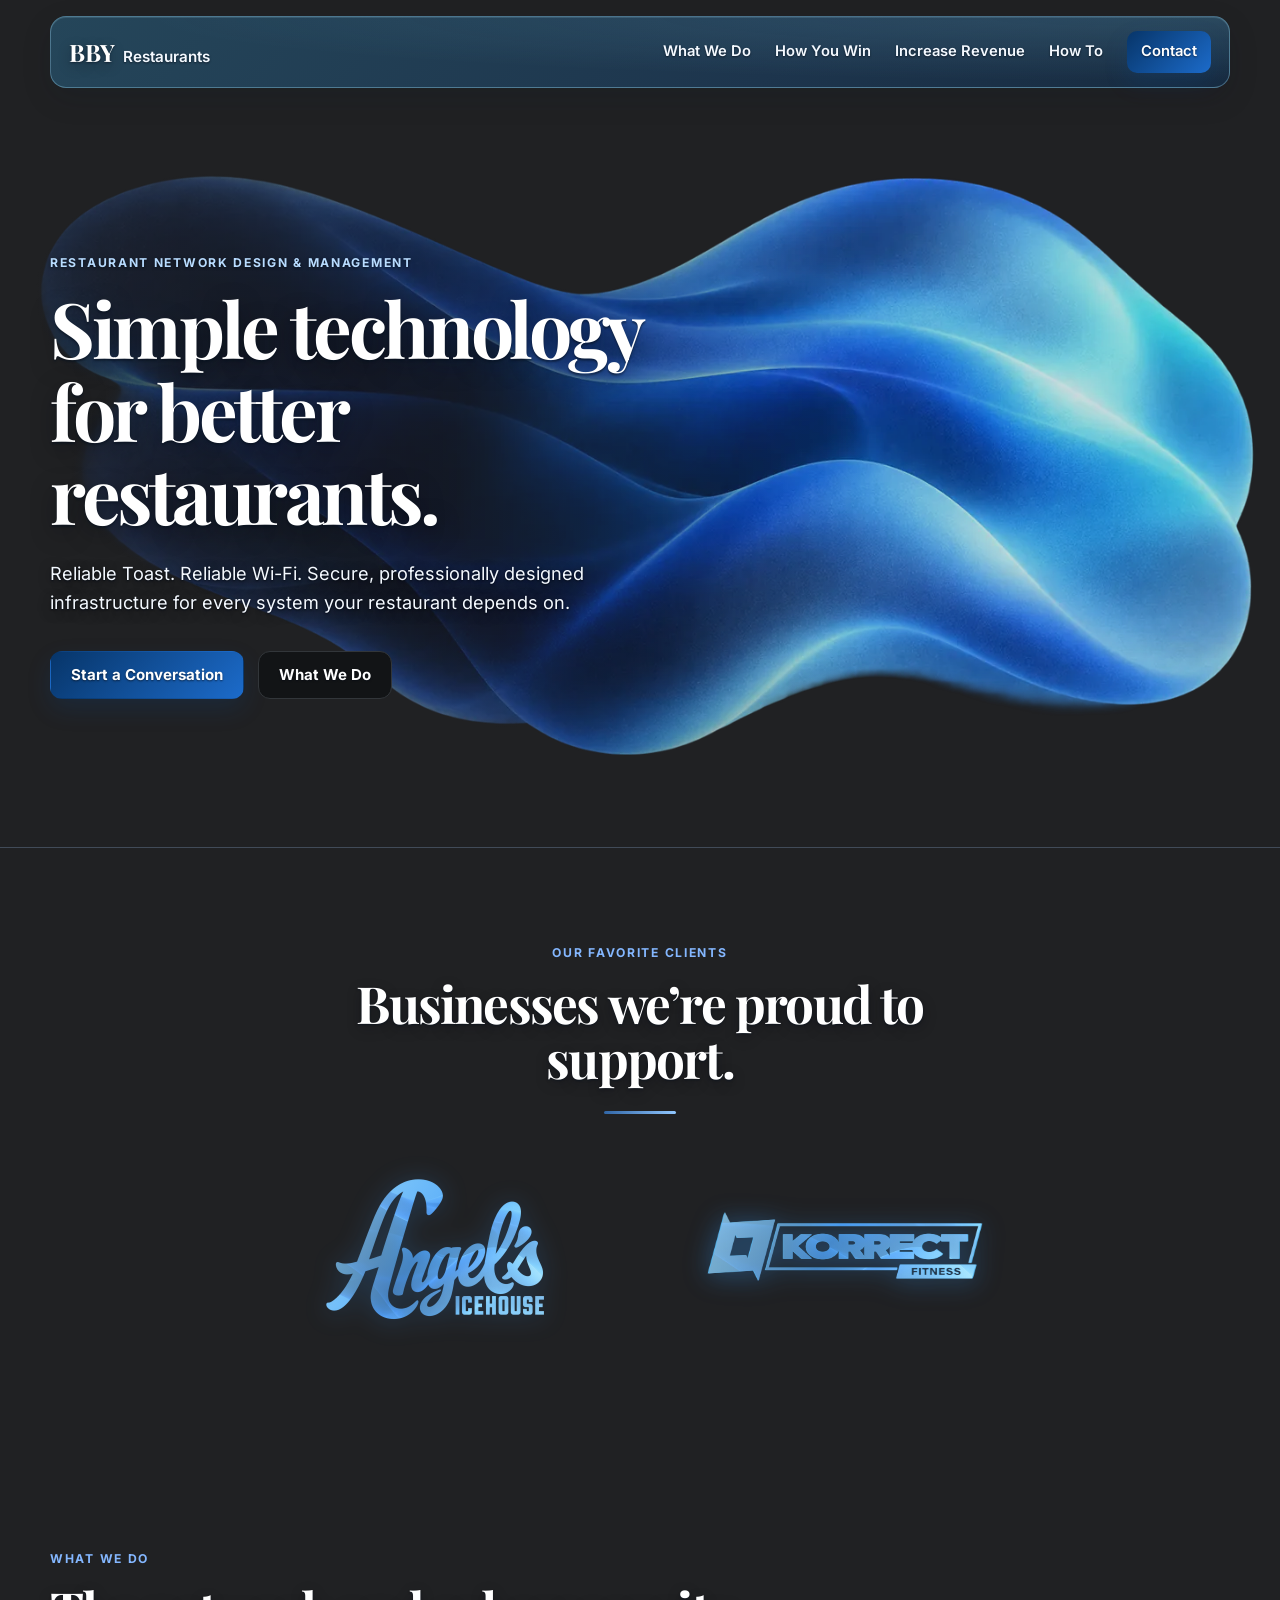
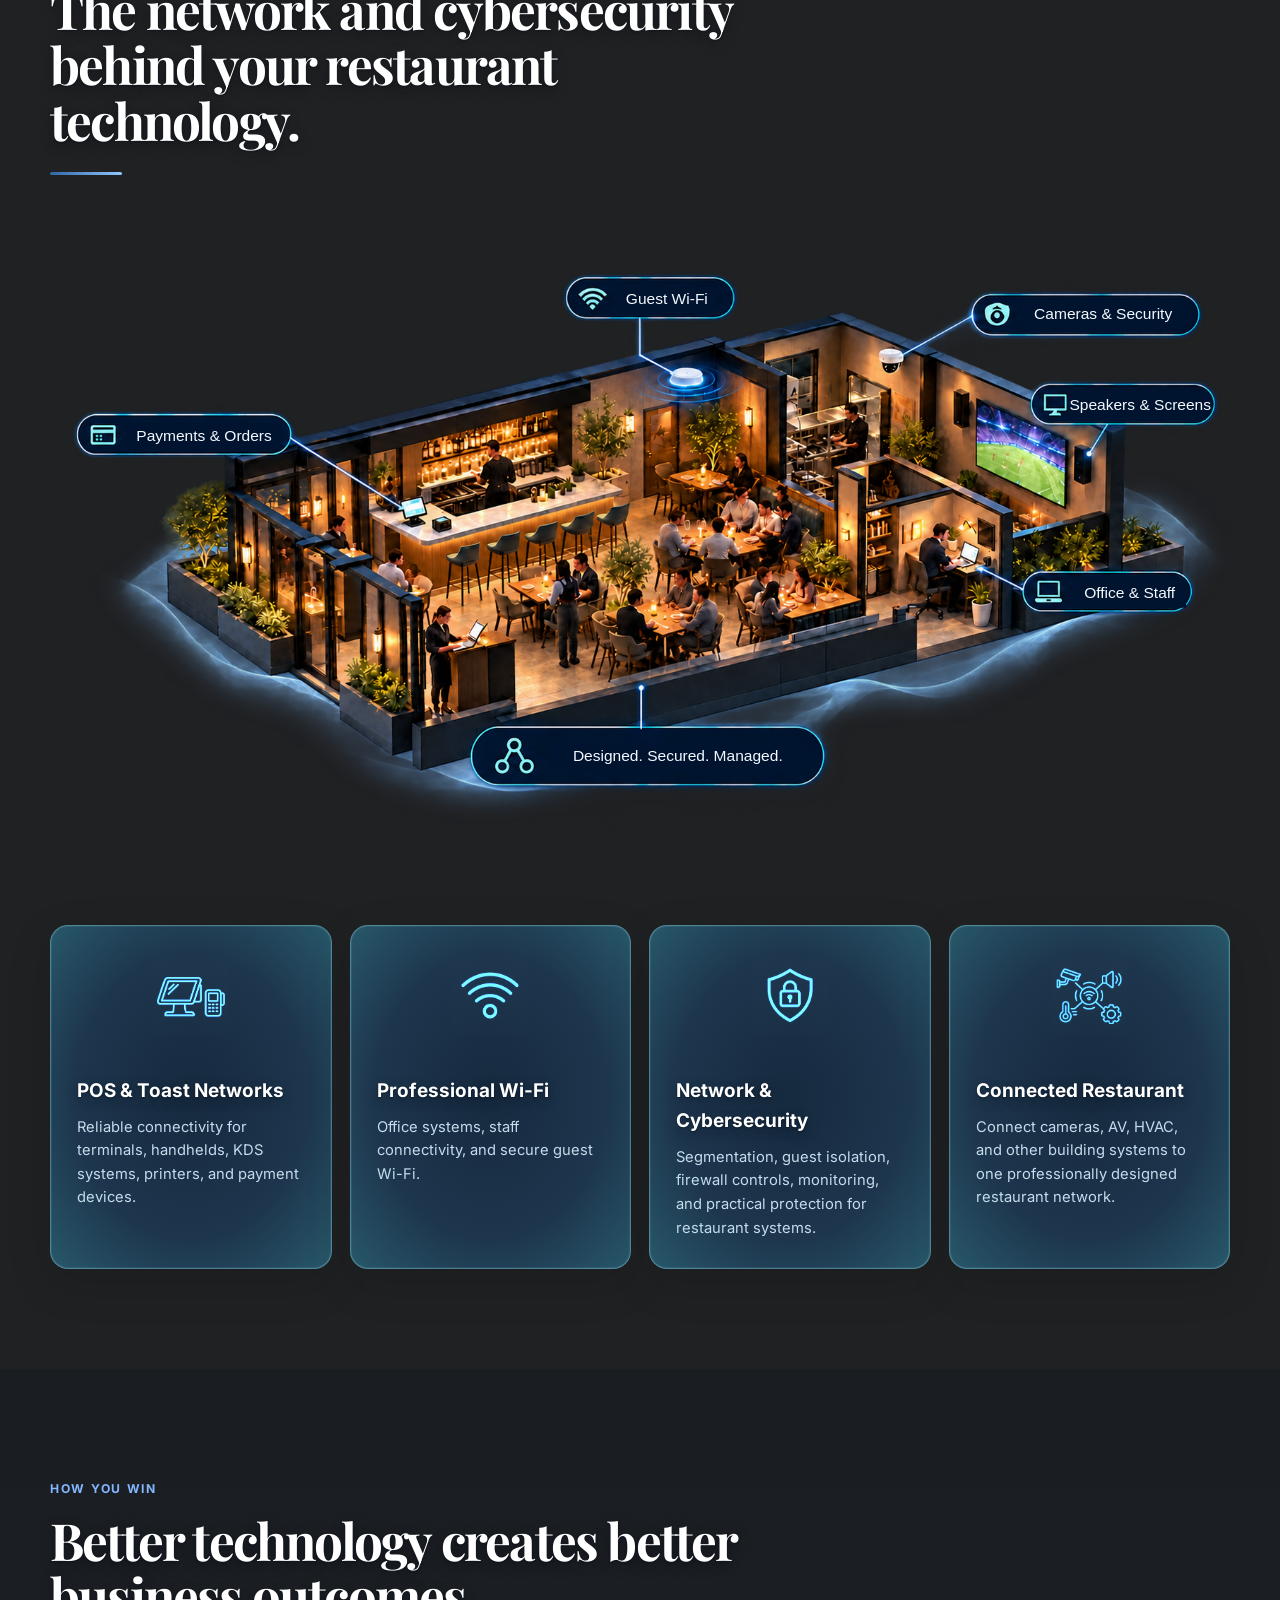
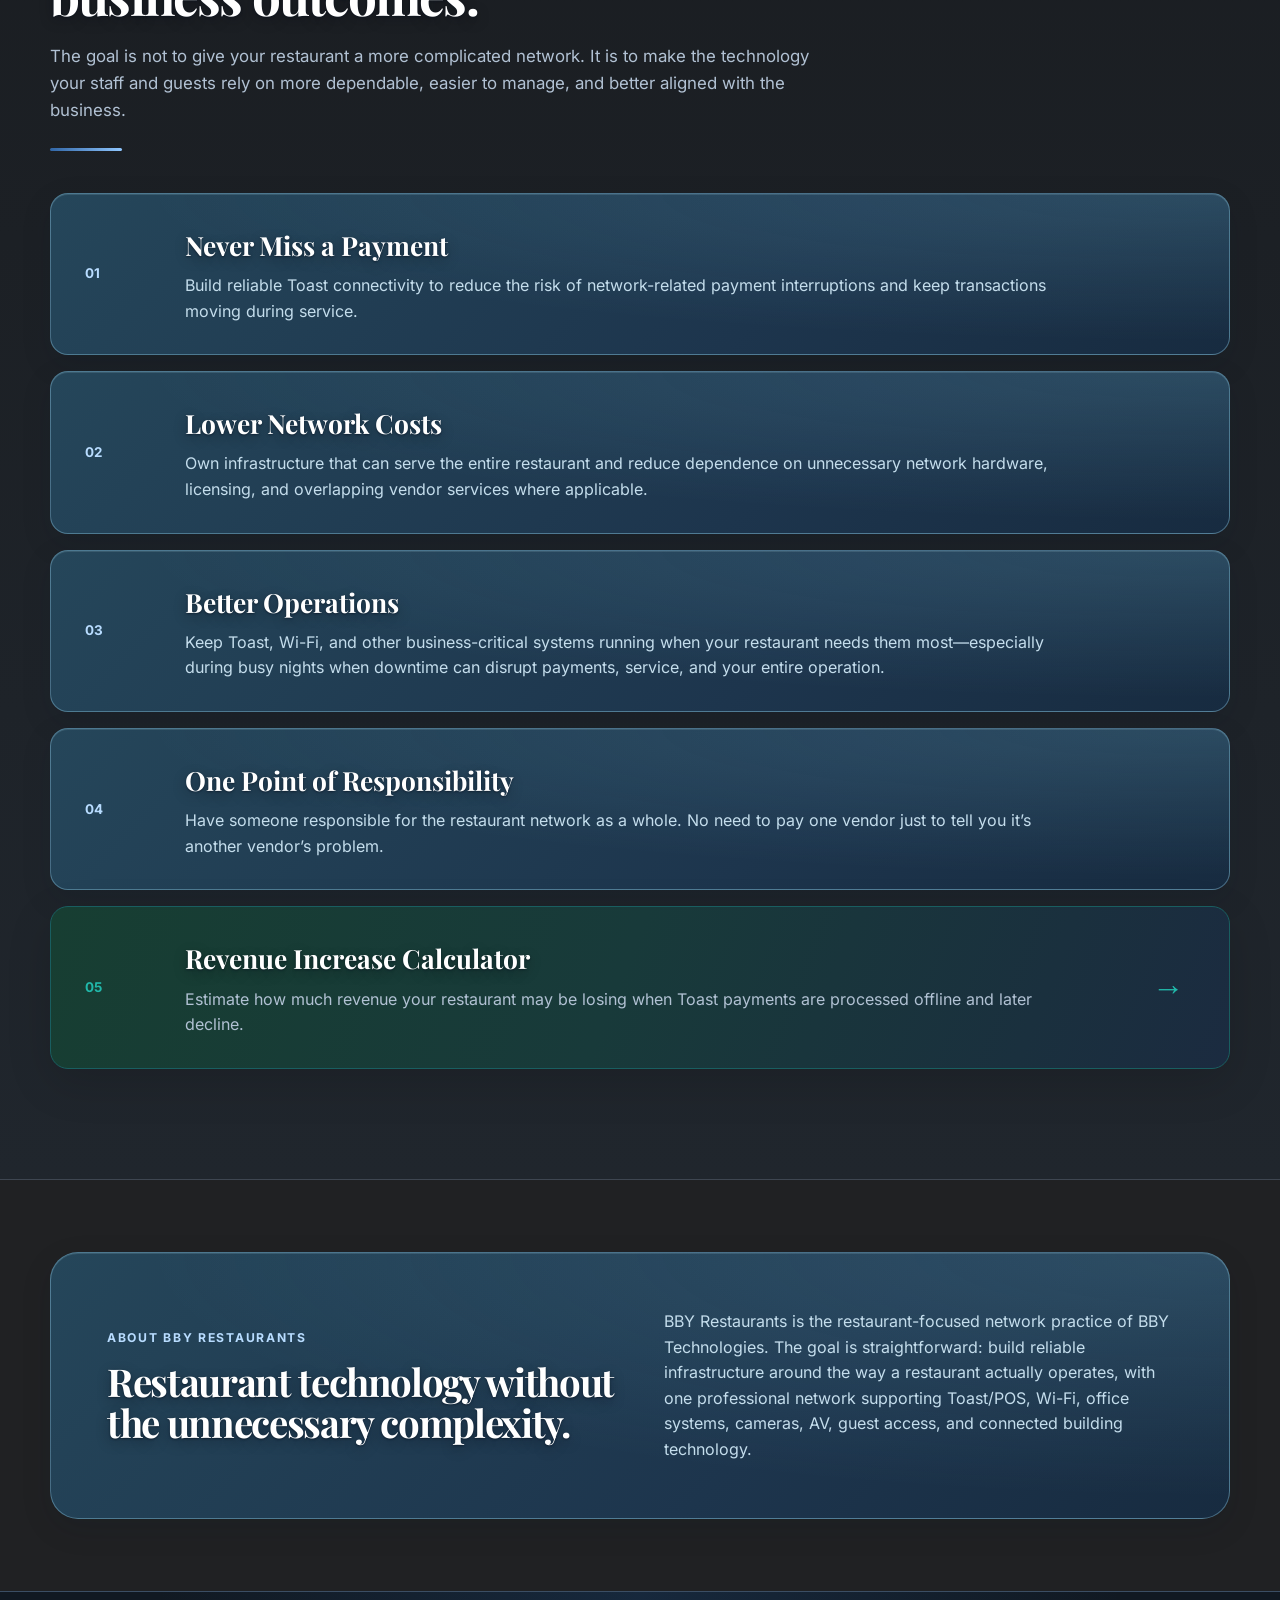
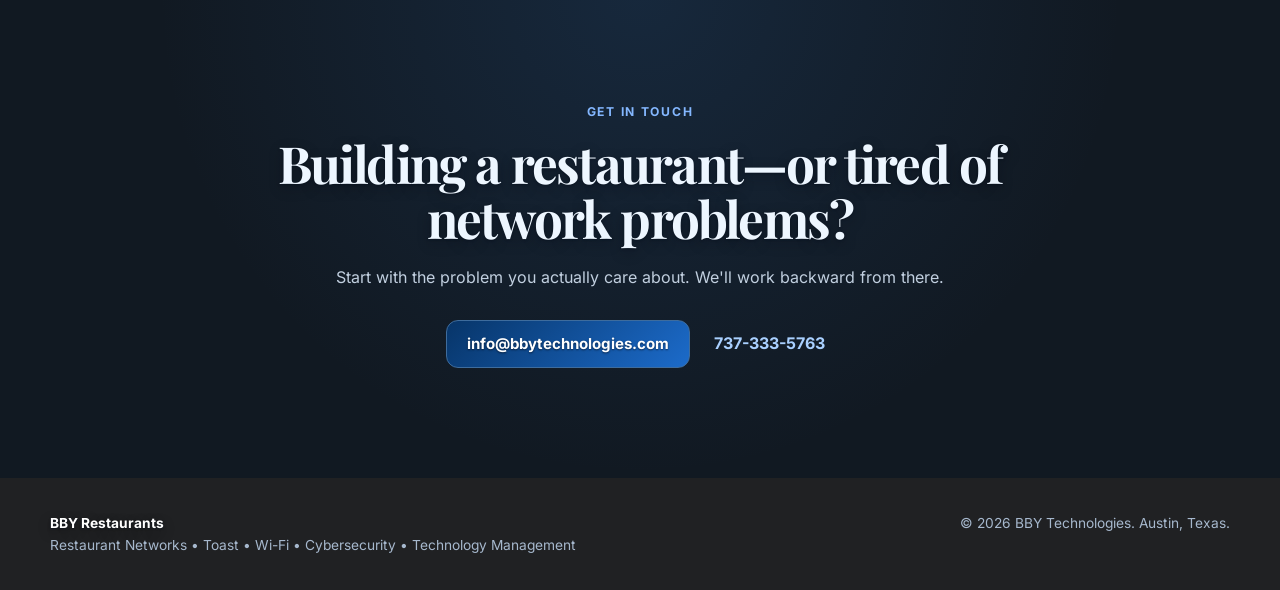
==== commit d9bbfe62: "Update index.html" ====
--- a/index.html
+++ b/index.html
@@ -59,7 +59,7 @@
     <section id="services" class="content-section section-shell">
       <div class="section-heading reveal">
         <p class="eyebrow">What we do</p>
-        <h2>The network and security behind your restaurant technology.</h2>
+        <h2>The network and cybersecurity behind your restaurant technology.</h2>
       </div>
       <div class="restaurant-network-graphic reveal">
         <a class="network-image-link" href="restaurant-diagram.html" target="_blank" rel="noopener" aria-label="View larger restaurant network graphic (opens in new tab)"><svg class="restored-network-diagram" viewBox="0 0 1670 942" role="img" aria-label="Connected restaurant: Payments and Orders, Guest Wi-Fi, Cameras and Security, Speakers and Screens, Office and Staff. Designed. Secured. Managed." xmlns="http://www.w3.org/2000/svg"><image href="assets--restaurant-original-preserved.png" width="1670" height="942"/><rect x="108" y="292" width="220" height="38" fill="#001430"/><text x="218.0" y="311.0" dominant-baseline="middle" text-anchor="middle" fill="#f4f9ff" font-family="Arial, Helvetica, sans-serif" font-size="22" font-weight="500">Payments &amp; Orders</text><rect x="804" y="99" width="138" height="37" fill="#001430"/><text x="873.0" y="117.5" dominant-baseline="middle" text-anchor="middle" fill="#f4f9ff" font-family="Arial, Helvetica, sans-serif" font-size="22" font-weight="500">Guest Wi-Fi</text><rect x="1374" y="119" width="233" height="40" fill="#001430"/><text x="1490.5" y="139.0" dominant-baseline="middle" text-anchor="middle" fill="#f4f9ff" font-family="Arial, Helvetica, sans-serif" font-size="22" font-weight="500">Cameras &amp; Security</text><rect x="1450" y="247" width="186" height="40" fill="#001430"/><text x="1543.0" y="267.0" dominant-baseline="middle" text-anchor="middle" fill="#f4f9ff" font-family="Arial, Helvetica, sans-serif" font-size="22" font-weight="500">Speakers &amp; Screens</text><rect x="1448" y="514" width="160" height="39" fill="#001430"/><text x="1528.0" y="533.5" dominant-baseline="middle" text-anchor="middle" fill="#f4f9ff" font-family="Arial, Helvetica, sans-serif" font-size="22" font-weight="500">Office &amp; Staff</text><rect x="706" y="745" width="365" height="39" fill="#001430"/><text x="888.5" y="764.5" dominant-baseline="middle" text-anchor="middle" fill="#f4f9ff" font-family="Arial, Helvetica, sans-serif" font-size="22" font-weight="500">Designed. Secured. Managed.</text></svg><span class="network-image-hint">View larger ↗</span></a>
